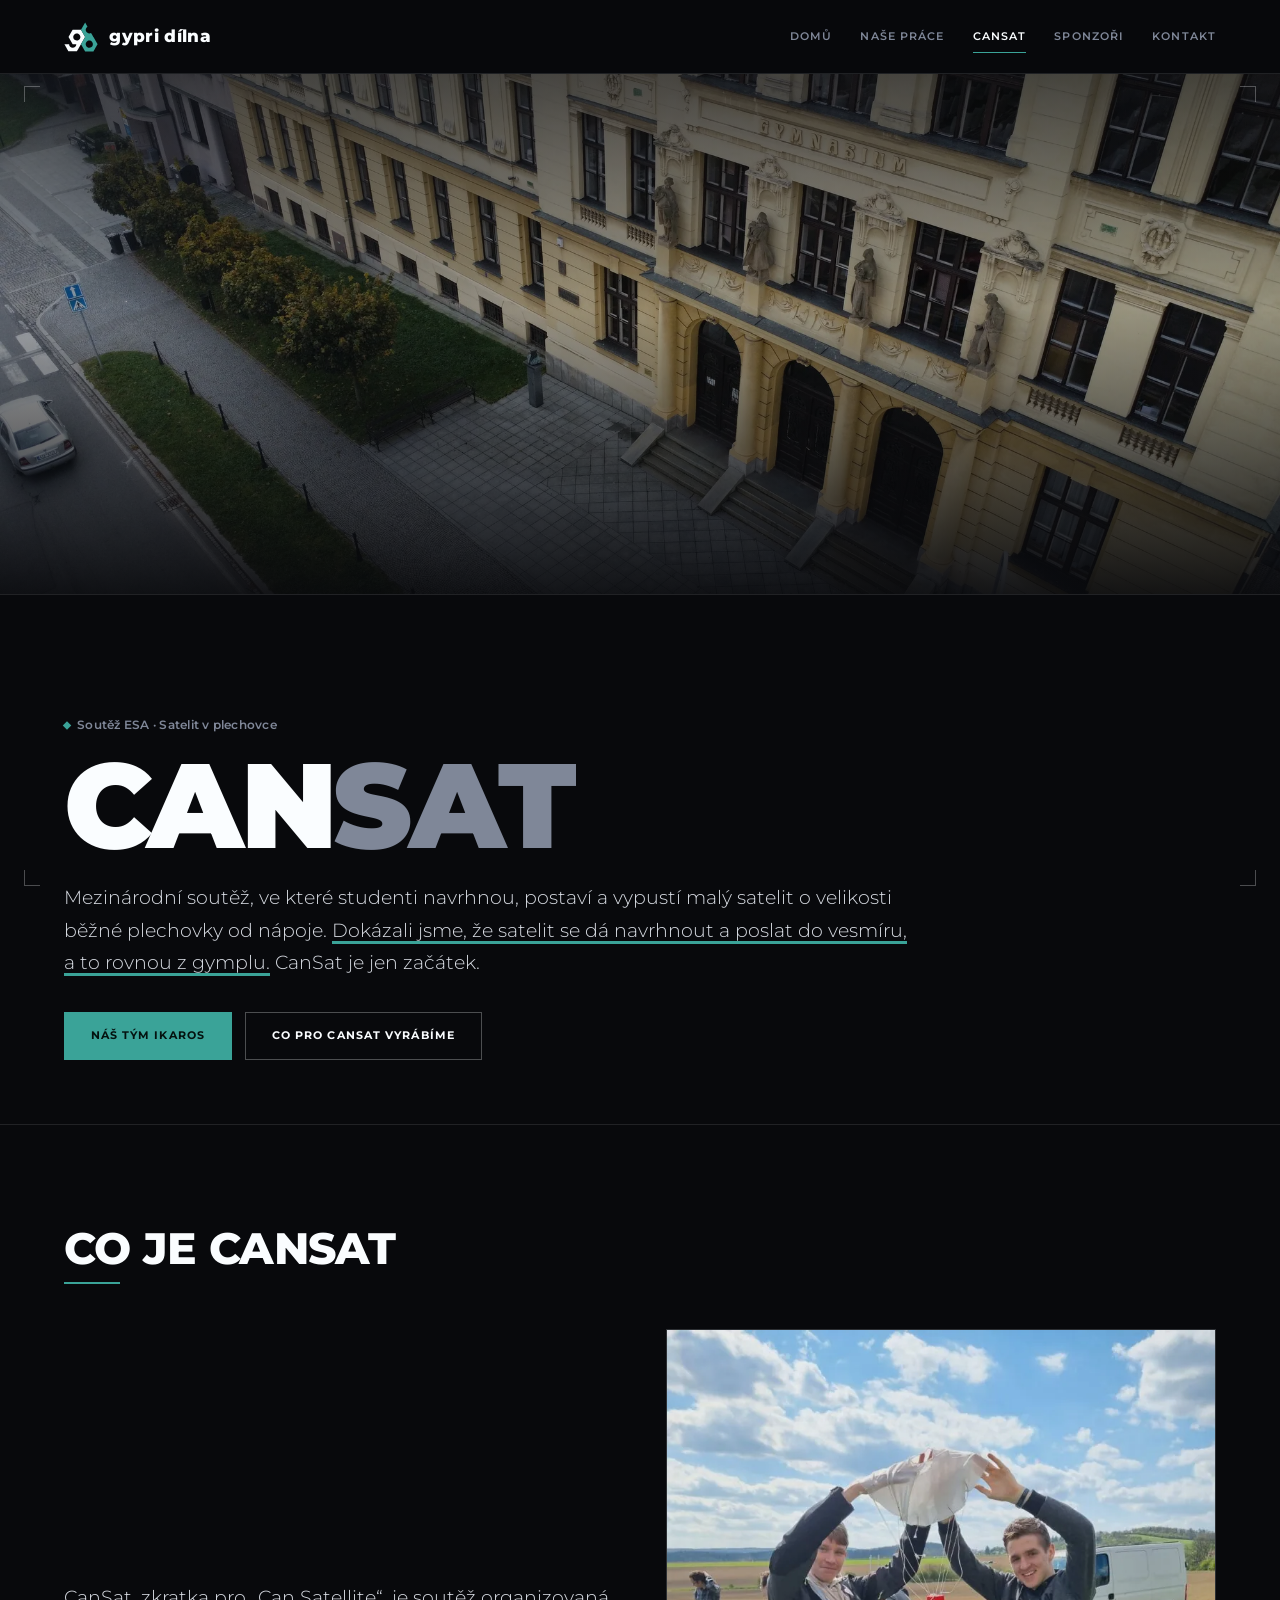
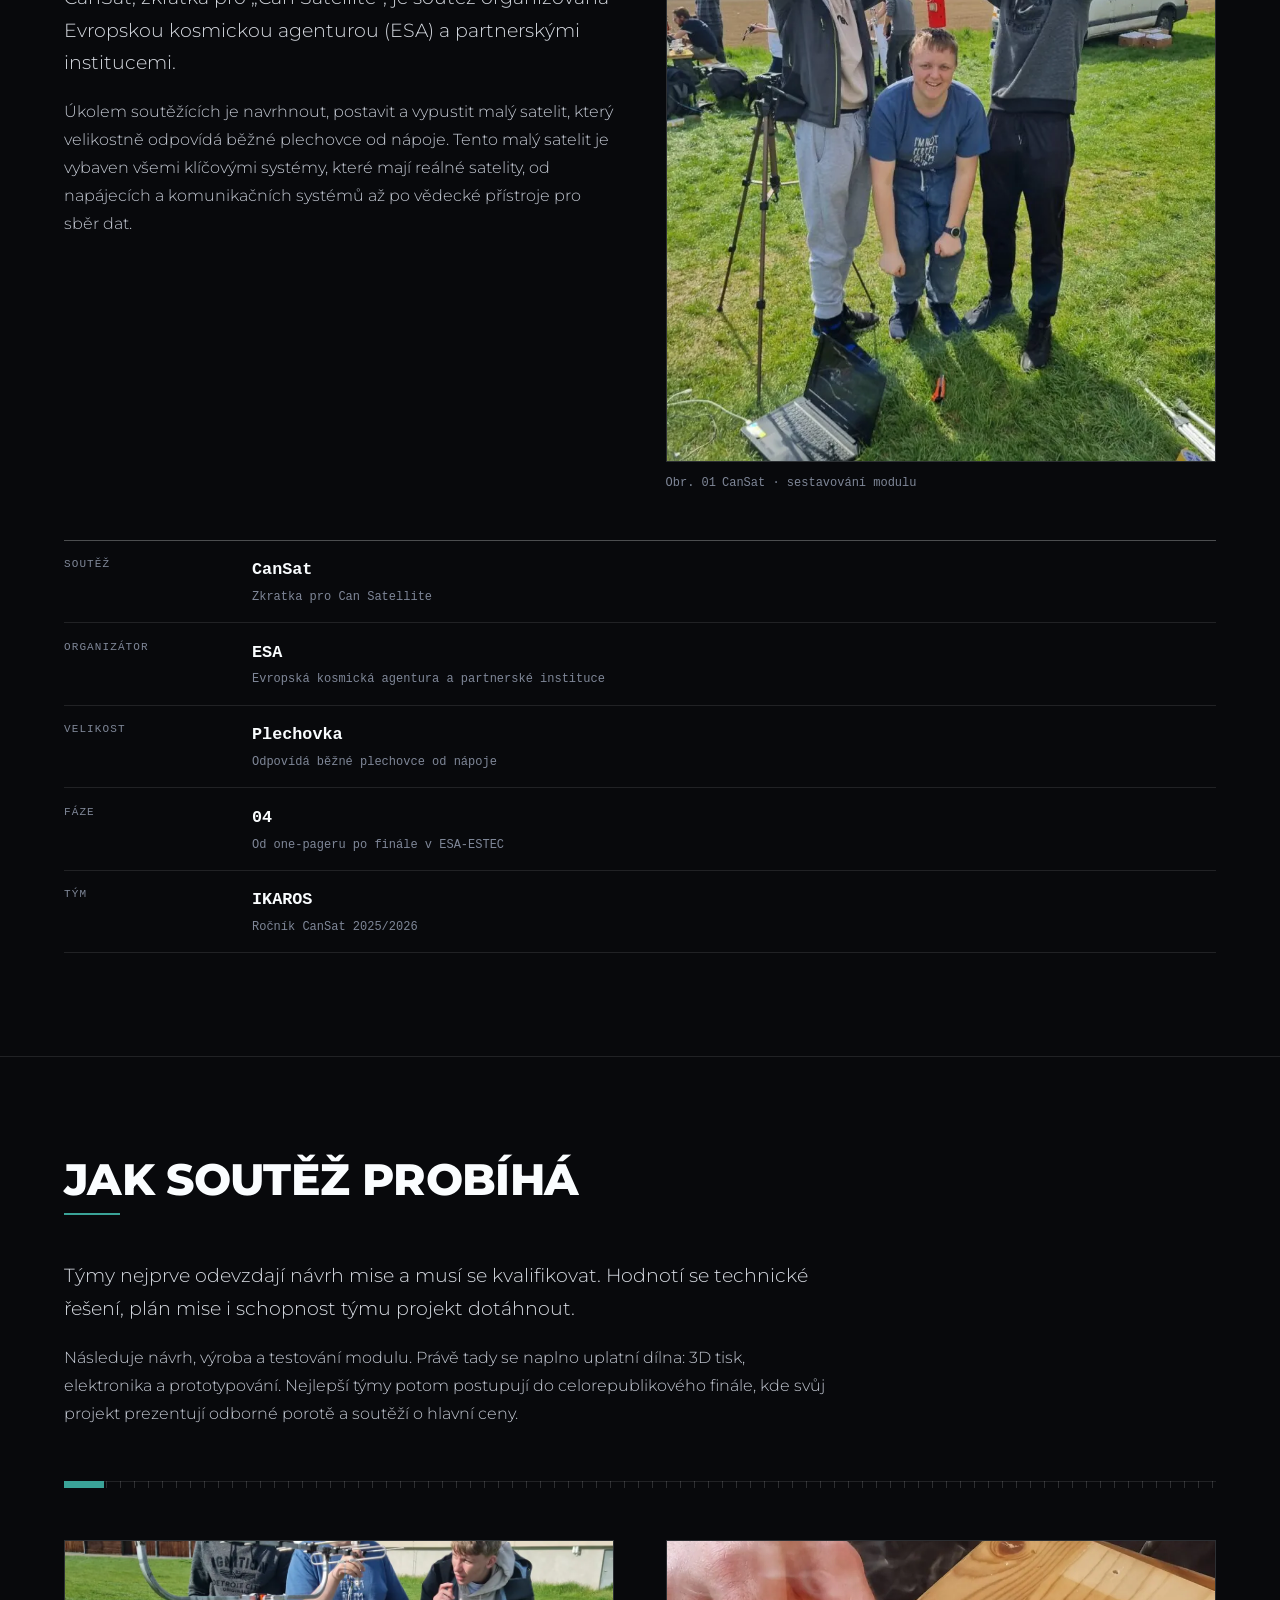
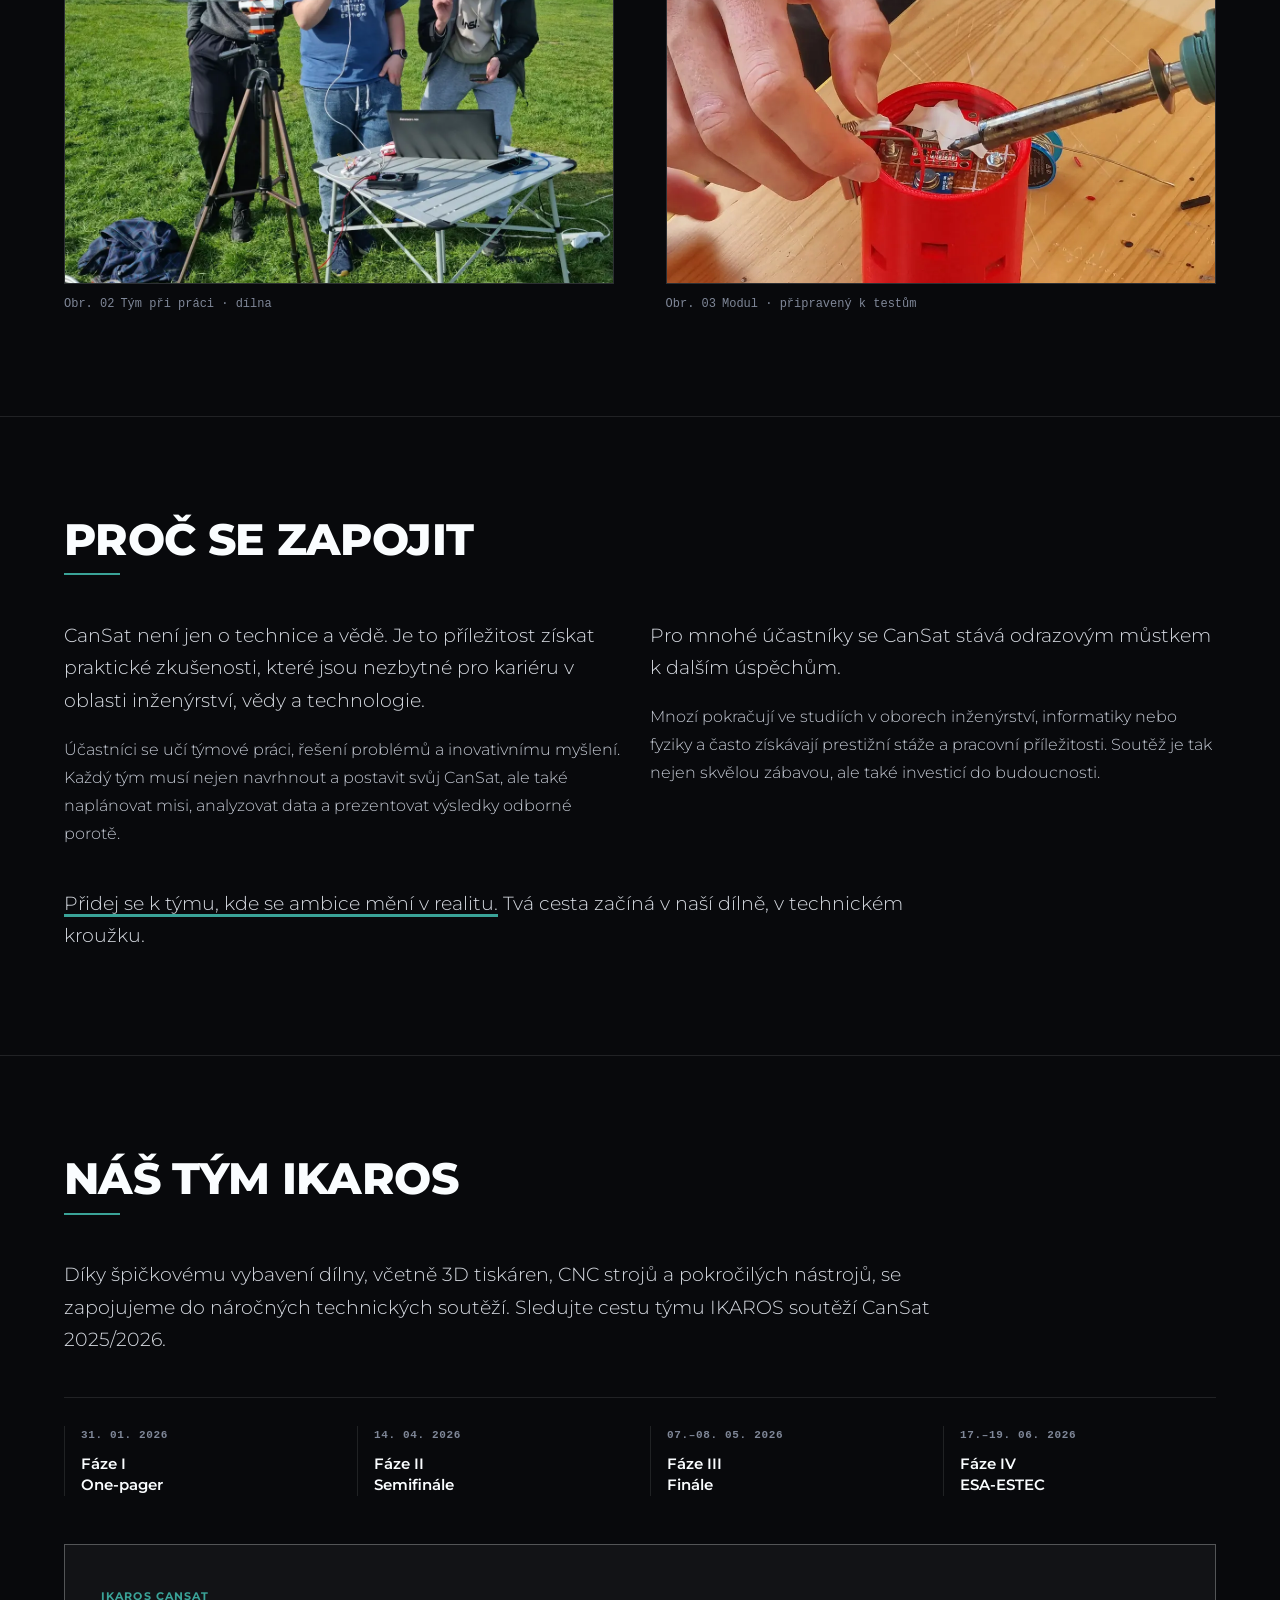
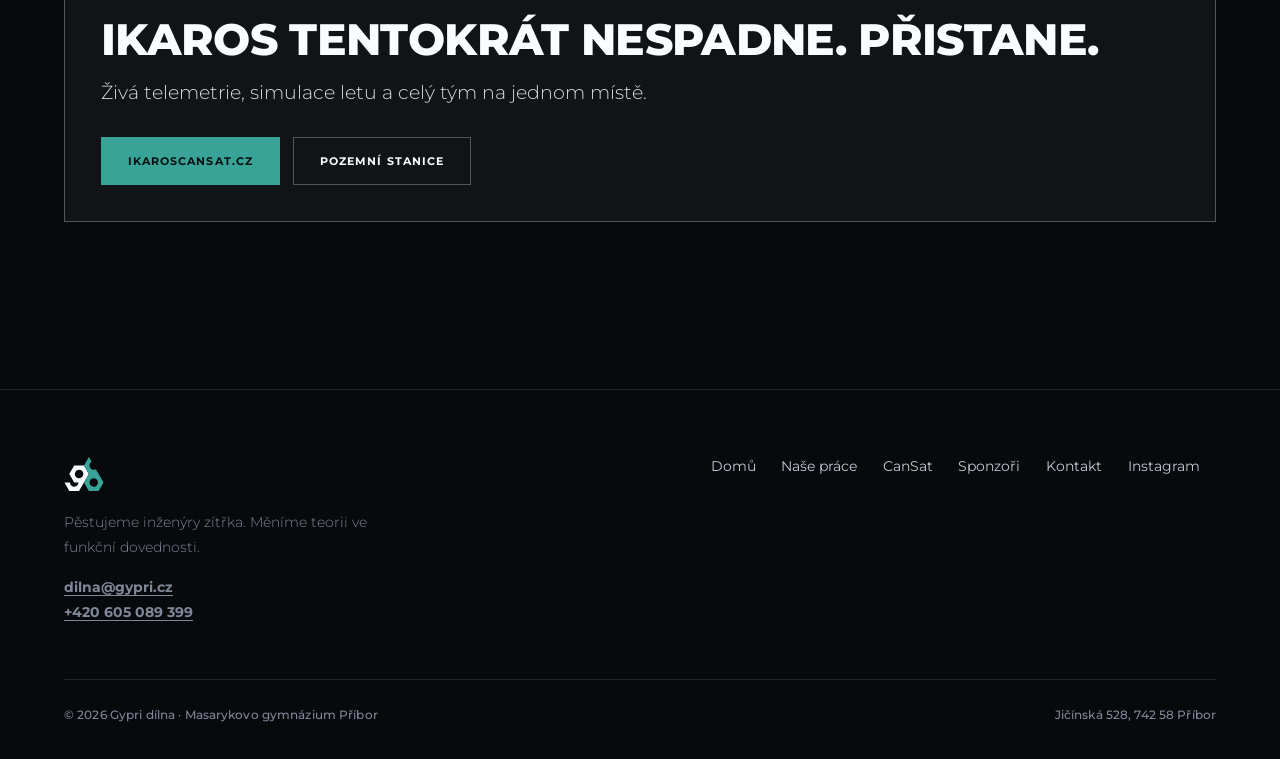
==== cansat.html @ 210c79f1 "Build the site as a datasheet: mono for measurements, numbered figures The owner asked for the site " ====
<!DOCTYPE html>
<html lang="cs">
<head>
<meta charset="UTF-8">
<meta name="viewport" content="width=device-width, initial-scale=1.0">
<title>CanSat | Gypri Dílna</title>
<meta name="description" content="CanSat: mezinárodní soutěž ESA, ve které studenti staví satelit velikosti plechovky. Naše dílna je zázemím týmu IKAROS.">
<meta property="og:title" content="CanSat | Gypri Dílna">
<meta property="og:description" content="Satelit v plechovce. Naše dílna je zázemím týmu IKAROS.">
<meta property="og:type" content="website">
<meta property="og:locale" content="cs_CZ">
<link rel="icon" type="image/svg+xml" href="assets/favicon.svg">
<link rel="stylesheet" href="styles.css">
<script>document.documentElement.classList.add('js');</script>
</head>
<body>

<div class="hud-frame" aria-hidden="true">
  <span class="hud-tick tl"></span><span class="hud-tick tr"></span>
  <span class="hud-tick bl"></span><span class="hud-tick br"></span>
</div>

<header class="topbar">
  <a class="brand" href="index.html">
    <img class="brand-mark" src="assets/logo-svetle.svg" alt="" width="34" height="34">
    <span class="brand-word">gypri dílna</span>
  </a>
  <nav class="nav" id="nav" aria-label="Hlavní navigace">
    <a href="index.html">Domů</a>
    <a href="nase-prace.html">Naše práce</a>
    <a href="cansat.html" aria-current="page">CanSat</a>
    <a href="sponzori.html">Sponzoři</a>
    <a href="kontakt.html">Kontakt</a>
  </nav>
  <button class="nav-toggle" id="navToggle" aria-expanded="false" aria-controls="nav" aria-label="Otevřít menu"><span></span></button>
</header>

<main>

  <div class="hero-photo">
    <img src="photo/hero-skola.webp" alt="Masarykovo gymnázium v Příboře z ptačí perspektivy" width="2000" height="1500">
  </div>

  <section class="page-hero">
    <div class="wrap">
      <span class="eyebrow">Soutěž ESA &middot; Satelit v plechovce</span>
      <h1 class="page-title">Can<em>Sat</em></h1>
      <p class="lead">
        Mezinárodní soutěž, ve které studenti navrhnou, postaví a vypustí malý satelit
        o velikosti běžné plechovky od nápoje. <span class="mark">Dokázali jsme, že satelit
        se dá navrhnout a poslat do vesmíru, a to rovnou z gymplu.</span> CanSat je jen začátek.
      </p>
      <div class="btn-row">
        <a class="btn btn--primary" href="https://ikaroscansat.cz/" target="_blank" rel="noopener">Náš tým IKAROS</a>
        <a class="btn" href="nase-prace.html">Co pro CanSat vyrábíme</a>
      </div>
    </div>
  </section>

  <section class="section">
    <div class="wrap">
      <div class="section-head">
        <h2>Co je CanSat</h2>
      </div>
      <div class="split">
        <div class="reveal">
          <p class="lead">
            CanSat, zkratka pro &bdquo;Can Satellite&ldquo;, je soutěž organizovaná
            Evropskou kosmickou agenturou (ESA) a partnerskými institucemi.
          </p>
          <p>
            Úkolem soutěžících je navrhnout, postavit a vypustit malý satelit, který velikostně
            odpovídá běžné plechovce od nápoje. Tento malý satelit je vybaven všemi klíčovými
            systémy, které mají reálné satelity, od napájecích a komunikačních systémů
            až po vědecké přístroje pro sběr dat.
          </p>
        </div>
        <figure style="margin:0" class="reveal">
          <div class="media media--tall">
            <img src="photo/cansat-03.webp" alt="Sestavování CanSatu" loading="lazy" decoding="async">
          </div>
          <figcaption class="media-caption"><span class="fig-num">Obr. 01</span> CanSat &middot; sestavování modulu</figcaption>
        </figure>
      </div>

      <dl class="specs reveal" style="margin-top:3rem">
        <div class="specs-row">
          <dt class="specs-label">Soutěž</dt>
          <dd class="specs-val">CanSat</dd>
          <dd class="specs-note">Zkratka pro Can Satellite</dd>
        </div>
        <div class="specs-row">
          <dt class="specs-label">Organizátor</dt>
          <dd class="specs-val">ESA</dd>
          <dd class="specs-note">Evropská kosmická agentura a partnerské instituce</dd>
        </div>
        <div class="specs-row">
          <dt class="specs-label">Velikost</dt>
          <dd class="specs-val">Plechovka</dd>
          <dd class="specs-note">Odpovídá běžné plechovce od nápoje</dd>
        </div>
        <div class="specs-row">
          <dt class="specs-label">Fáze</dt>
          <dd class="specs-val">04</dd>
          <dd class="specs-note">Od one-pageru po finále v ESA-ESTEC</dd>
        </div>
        <div class="specs-row">
          <dt class="specs-label">Tým</dt>
          <dd class="specs-val">IKAROS</dd>
          <dd class="specs-note">Ročník CanSat 2025/2026</dd>
        </div>
      </dl>
    </div>
  </section>

  <section class="section">
    <div class="wrap">
      <div class="section-head">
        <h2>Jak soutěž probíhá</h2>
      </div>
      <div style="max-width:70ch">
        <p class="lead">
          Týmy nejprve odevzdají návrh mise a musí se kvalifikovat. Hodnotí se technické řešení,
          plán mise i schopnost týmu projekt dotáhnout.
        </p>
        <p>
          Následuje návrh, výroba a testování modulu. Právě tady se naplno uplatní dílna:
          3D tisk, elektronika a prototypování. Nejlepší týmy potom postupují do
          celorepublikového finále, kde svůj projekt prezentují odborné porotě a soutěží
          o hlavní ceny.
        </p>
      </div>

      <div class="rule-ticks" aria-hidden="true"></div>

      <div class="split">
        <figure style="margin:0" class="reveal">
          <div class="media">
            <img src="photo/cansat-02.webp" alt="Tým při práci na CanSatu" loading="lazy" decoding="async">
          </div>
          <figcaption class="media-caption"><span class="fig-num">Obr. 02</span> Tým při práci &middot; dílna</figcaption>
        </figure>
        <figure style="margin:0" class="reveal offset-top">
          <div class="media">
            <img src="photo/cansat-01.webp" alt="CanSat modul" loading="lazy" decoding="async">
          </div>
          <figcaption class="media-caption"><span class="fig-num">Obr. 03</span> Modul &middot; připravený k testům</figcaption>
        </figure>
      </div>
    </div>
  </section>

  <section class="section">
    <div class="wrap">
      <div class="section-head">
        <h2>Proč se zapojit</h2>
      </div>
      <div class="grid grid--2">
        <div class="reveal">
          <p class="lead">
            CanSat není jen o technice a vědě. Je to příležitost získat praktické zkušenosti,
            které jsou nezbytné pro kariéru v oblasti inženýrství, vědy a technologie.
          </p>
          <p>
            Účastníci se učí týmové práci, řešení problémů a inovativnímu myšlení. Každý tým musí
            nejen navrhnout a postavit svůj CanSat, ale také naplánovat misi, analyzovat data
            a prezentovat výsledky odborné porotě.
          </p>
        </div>
        <div class="reveal">
          <p class="lead">
            Pro mnohé účastníky se CanSat stává odrazovým můstkem k dalším úspěchům.
          </p>
          <p>
            Mnozí pokračují ve studiích v oborech inženýrství, informatiky nebo fyziky a často
            získávají prestižní stáže a pracovní příležitosti. Soutěž je tak nejen skvělou
            zábavou, ale také investicí do budoucnosti.
          </p>
        </div>
      </div>
      <p class="lead reveal" style="margin-top:2.5rem">
        <span class="mark">Přidej se k týmu, kde se ambice mění v realitu.</span> Tvá cesta
        začíná v naší dílně, v technickém kroužku.
      </p>
    </div>
  </section>

  <section class="section">
    <div class="wrap">
      <div class="section-head">
        <h2>Náš tým IKAROS</h2>
      </div>
      <p class="lead" style="margin-bottom:2.5rem;max-width:70ch">
        Díky špičkovému vybavení dílny, včetně 3D tiskáren, CNC strojů a pokročilých nástrojů,
        se zapojujeme do náročných technických soutěží. Sledujte cestu týmu IKAROS soutěží
        CanSat 2025/2026.
      </p>
      <div class="timeline">
        <div class="timeline-item reveal">
          <div class="timeline-date">31. 01. 2026</div>
          <div class="timeline-event">Fáze I<br>One-pager</div>
        </div>
        <div class="timeline-item reveal">
          <div class="timeline-date">14. 04. 2026</div>
          <div class="timeline-event">Fáze II<br>Semifinále</div>
        </div>
        <div class="timeline-item reveal">
          <div class="timeline-date">07.&ndash;08. 05. 2026</div>
          <div class="timeline-event">Fáze III<br>Finále</div>
        </div>
        <div class="timeline-item reveal">
          <div class="timeline-date">17.&ndash;19. 06. 2026</div>
          <div class="timeline-event">Fáze IV<br>ESA-ESTEC</div>
        </div>
      </div>

      <div class="callout reveal" style="margin-top:3rem">
        <span class="label-accent">Ikaros CanSat</span>
        <h2 style="margin-bottom:1rem">Ikaros tentokrát nespadne. Přistane.</h2>
        <p class="lead" style="margin-bottom:1.75rem">
          Živá telemetrie, simulace letu a celý tým na jednom místě.
        </p>
        <div class="btn-row">
          <a class="btn btn--primary" href="https://ikaroscansat.cz/" target="_blank" rel="noopener">ikaroscansat.cz</a>
          <a class="btn" href="https://gs.ikaroscansat.cz/" target="_blank" rel="noopener">Pozemní stanice</a>
        </div>
      </div>
    </div>
  </section>

</main>

<footer class="footer">
  <div class="wrap">
    <div class="footer-main">
      <div class="footer-brand">
        <img src="assets/logo-svetle.svg" alt="Gypri dílna" width="40" height="40">
        <p>Pěstujeme inženýry zítřka. Měníme teorii ve funkční dovednosti.</p>
        <p>
          <a href="mailto:dilna@gypri.cz"><strong>dilna@gypri.cz</strong></a><br>
          <a href="tel:+420605089399"><strong>+420 605 089 399</strong></a>
        </p>
      </div>
      <nav class="footer-nav" aria-label="Odkazy v zápatí">
        <a href="index.html">Domů</a>
        <a href="nase-prace.html">Naše práce</a>
        <a href="cansat.html">CanSat</a>
        <a href="sponzori.html">Sponzoři</a>
        <a href="kontakt.html">Kontakt</a>
        <a href="https://instagram.com/gymnaziumpribor" target="_blank" rel="noopener">Instagram</a>
      </nav>
    </div>
    <div class="footer-bottom">
      <span class="hud-label">&copy; 2026 Gypri dílna &middot; Masarykovo gymnázium Příbor</span>
      <span class="hud-label">Jičínská 528, 742 58 Příbor</span>
    </div>
  </div>
</footer>

<script src="main.js"></script>
</body>
</html>
---- styles.css ----
@import url('https://fonts.googleapis.com/css2?family=Montserrat:wght@300;400;500;600;700;800;900&display=swap');

/* ==========================================================================
   GYPRI DÍLNA design system
   Direction and dials: see DESIGN.md
   Palette per "Návod Brand 2025":
     Graphite Core #2f353e · Circuit Mint #3aa398 · Cloud Paper #fafdff
   Circuit Mint is the only accent. It carries the primary action, the current
   page marker, focus, text selection, and the identity motif (the tick, the
   rule under a section heading, the underline, the ruler mark).

   The lane is instrumentation: the page is a datasheet for a workshop, so
   measured values are set in a monospace face and photographs are numbered
   figures. Montserrat stays the brand voice and is never replaced.
   ========================================================================== */

:root {
  /* brand. The guidelines name exactly three colours: Graphite Core,
     Circuit Mint and Cloud Paper. Mint is the single accent. */
  --mint: #3aa398;
  --mint-bright: #5cc9bd;
  --paper: #fafdff;

  /* surfaces (--surface is Graphite Core darkened for media wells) */
  --bg: #08090c;
  --surface: #14171c;

  /* text */
  --text: #fafdff;
  --body: #c3c8d2;
  --muted: #7f8798;

  /* lines */
  --border: rgba(250, 253, 255, 0.1);
  --border-strong: rgba(250, 253, 255, 0.28);

  /* Instrumentation face, for measured values and figure labels only.
     A system stack: no download, no licence, nothing to break offline. */
  --mono: ui-monospace, SFMono-Regular, 'SF Mono', Menlo, Consolas,
    'Liberation Mono', monospace;

  /* metrics */
  --bar-h: 74px;
  --gutter: clamp(1.25rem, 5vw, 4.5rem);
  --maxw: 1360px;

  /* Square corners. A machined panel has no radius, and a rounded one reads as
     software chrome. This is a deliberate zero, not a default. */
  --radius: 0;

  --ease: cubic-bezier(0.2, 0.7, 0.3, 1);
}

/* --------------------------------------------------------- reset & base -- */

*,
*::before,
*::after {
  box-sizing: border-box;
}

html {
  scroll-behavior: smooth;
  -webkit-text-size-adjust: 100%;
}

body {
  margin: 0;
  background: var(--bg);
  color: var(--text);
  font-family: Montserrat, system-ui, -apple-system, 'Segoe UI', sans-serif;
  font-size: 16px;
  font-weight: 400;
  line-height: 1.75;
  -webkit-font-smoothing: antialiased;
  overflow-x: hidden;
}

img,
svg {
  display: block;
  max-width: 100%;
}

a {
  color: inherit;
  text-decoration: none;
}

/* An inline link inside body copy must be distinguishable without relying on colour. */
p a,
.tech-desc a,
.listlink-desc a {
  text-decoration: underline;
  text-decoration-thickness: 1px;
  text-underline-offset: 0.18em;
  text-decoration-color: var(--muted);
}

p a:hover,
.tech-desc a:hover,
.listlink-desc a:hover {
  text-decoration-color: currentColor;
}

:focus-visible {
  outline: 2px solid var(--mint);
  outline-offset: 3px;
}

::selection {
  background: var(--mint);
  color: var(--bg);
}

/* ------------------------------------------------------------ typography -- */

h1,
h2,
h3,
h4 {
  font-weight: 800;
  text-transform: uppercase;
  line-height: 0.96;
  letter-spacing: -0.015em;
  margin: 0;
}

h1 { font-weight: 900; }
h2 { font-size: clamp(1.6rem, 3.4vw, 2.75rem); }
h3 { font-size: clamp(1.05rem, 1.9vw, 1.4rem); letter-spacing: 0.005em; }

p {
  margin: 0 0 1.15rem;
  color: var(--body);
  font-weight: 300;
}

p:last-child { margin-bottom: 0; }

.lead {
  font-size: clamp(1rem, 1.45vw, 1.2rem);
  color: #d6dae1;
  max-width: 66ch;
}

/* Small muted meta line. Not uppercased: at 48 characters it is prose, and
   uppercase costs legibility on anything longer than a label. */
.hud-label {
  font-size: 0.75rem;
  font-weight: 500;
  letter-spacing: 0.01em;
  line-height: 1.9;
  color: var(--muted);
}

/* ---------------------------------------------------------- HUD chrome --
   Corner ticks only. The previous version also drew two full-height rules down
   the page, which read as decorative grid lines rather than structure. */

.hud-frame {
  position: fixed;
  inset: 0;
  z-index: 40;
  pointer-events: none;
}

.hud-tick {
  position: absolute;
  width: 16px;
  height: 16px;
  border: 0 solid var(--border-strong);
}

.hud-tick.tl { top: calc(var(--bar-h) + 12px); left: calc(var(--gutter) / 2 - 8px); border-top-width: 1px; border-left-width: 1px; }
.hud-tick.tr { top: calc(var(--bar-h) + 12px); right: calc(var(--gutter) / 2 - 8px); border-top-width: 1px; border-right-width: 1px; }
.hud-tick.bl { bottom: 14px; left: calc(var(--gutter) / 2 - 8px); border-bottom-width: 1px; border-left-width: 1px; }
.hud-tick.br { bottom: 14px; right: calc(var(--gutter) / 2 - 8px); border-bottom-width: 1px; border-right-width: 1px; }

/* --------------------------------------------------------------- topbar -- */

.topbar {
  position: fixed;
  top: 0;
  left: 0;
  right: 0;
  z-index: 50;
  height: var(--bar-h);
  display: flex;
  align-items: center;
  justify-content: space-between;
  gap: 1.5rem;
  padding: 0 var(--gutter);
  border-bottom: 1px solid var(--border);
  background: rgba(8, 9, 12, 0.86);
  backdrop-filter: blur(12px);
  -webkit-backdrop-filter: blur(12px);
}

.brand {
  display: flex;
  align-items: center;
  gap: 0.7rem;
  flex-shrink: 0;
}

.brand-mark {
  width: 34px;
  height: 34px;
  transition: transform 0.5s var(--ease);
}

.brand:hover .brand-mark { transform: rotate(-90deg); }

.brand-word {
  font-weight: 800;
  font-size: 1.05rem;
  letter-spacing: 0.02em;
  text-transform: lowercase;
  line-height: 1;
}

.nav {
  display: flex;
  align-items: center;
  gap: clamp(1rem, 2.2vw, 2.1rem);
}

.nav a {
  position: relative;
  font-size: 0.6875rem;
  font-weight: 600;
  letter-spacing: 0.1em;
  text-transform: uppercase;
  color: var(--muted);
  padding: 0.4rem 0;
  transition: color 0.25s var(--ease);
}

.nav a:hover { color: var(--text); }

.nav a[aria-current='page'] { color: var(--text); }

.nav a[aria-current='page']::after {
  content: '';
  position: absolute;
  left: 0;
  right: 0;
  bottom: 0;
  height: 1px;
  background: var(--mint);
}

.nav-toggle {
  display: none;
  width: 44px;
  height: 44px;
  border: 1px solid var(--border);
  border-radius: var(--radius);
  background: transparent;
  cursor: pointer;
  position: relative;
}

.nav-toggle span,
.nav-toggle span::before,
.nav-toggle span::after {
  position: absolute;
  left: 50%;
  width: 16px;
  height: 1px;
  background: var(--text);
  transform: translateX(-50%);
  transition: transform 0.25s var(--ease), opacity 0.25s var(--ease);
}

.nav-toggle span { top: 50%; margin-top: -0.5px; }
.nav-toggle span::before { content: ''; top: -5px; }
.nav-toggle span::after { content: ''; top: 5px; }

.nav-toggle[aria-expanded='true'] span { background: transparent; }
.nav-toggle[aria-expanded='true'] span::before { transform: translateY(5px) rotate(45deg); }
.nav-toggle[aria-expanded='true'] span::after { transform: translateY(-5px) rotate(-45deg); }

/* --------------------------------------------------------------- layout -- */

main {
  position: relative;
  padding-top: var(--bar-h);
}

.wrap {
  width: 100%;
  max-width: var(--maxw);
  margin: 0 auto;
  padding: 0 var(--gutter);
}

.section {
  padding: clamp(3.5rem, 8vw, 7rem) 0;
  border-top: 1px solid var(--border);
}

.section-head {
  margin-bottom: clamp(1.75rem, 3.5vw, 3rem);
}

/* ------------------------------------------------------------ page hero -- */

.page-hero {
  padding: clamp(3.5rem, 9vw, 7.5rem) 0 clamp(2.5rem, 5vw, 4rem);
}

.eyebrow {
  display: inline-block;
  font-size: 0.75rem;
  font-weight: 600;
  letter-spacing: 0.02em;
  color: var(--muted);
  margin-bottom: 1.1rem;
}

.page-title {
  font-size: clamp(2.6rem, 9.5vw, 7.5rem);
  line-height: 0.88;
  letter-spacing: -0.03em;
  margin-bottom: 1.5rem;
}

.page-title em {
  font-style: normal;
  color: var(--muted);
}

.page-hero .lead { margin-bottom: 2rem; }

/* -------------------------------------------------------------- buttons -- */

.btn {
  display: inline-flex;
  align-items: center;
  justify-content: center;
  gap: 0.6rem;
  padding: 0.85rem 1.6rem;
  border: 1px solid var(--border-strong);
  border-radius: var(--radius);
  background: transparent;
  color: var(--text);
  font-family: inherit;
  font-size: 0.6875rem;
  font-weight: 700;
  letter-spacing: 0.1em;
  text-transform: uppercase;
  cursor: pointer;
  transition: background 0.25s var(--ease), color 0.25s var(--ease), border-color 0.25s var(--ease);
}

.btn:hover { border-color: var(--text); }

.btn--primary {
  background: var(--mint);
  border-color: var(--mint);
  color: #04120f;
}

.btn--primary:hover {
  background: var(--mint-bright);
  border-color: var(--mint-bright);
  color: #04120f;
}

.btn-row {
  display: flex;
  flex-wrap: wrap;
  gap: 0.85rem;
}

/* --------------------------------------------------------------- grids -- */

.grid {
  display: grid;
  gap: 1.25rem;
}

.grid--2 { grid-template-columns: repeat(2, 1fr); }

.split {
  display: grid;
  grid-template-columns: 1fr 1fr;
  gap: clamp(1.5rem, 4vw, 3.5rem);
  align-items: center;
}

.split--wide-left { grid-template-columns: 1.15fr 0.85fr; }

/* ------------------------------------------- asymmetric feature block --
   The lead item carries the icon and full width; supporting items are compact
   rows. The variation shows which capability is the workshop's headline. */

.feature-split {
  display: grid;
  grid-template-columns: 1fr 1fr;
  gap: clamp(1.5rem, 4vw, 3.5rem);
  align-items: start;
}

/* The lead item is distinguished by scale and weight, not by an accent stripe. */
.feature-lead {
  border-top: 2px solid var(--border-strong);
  padding-top: 1.5rem;
}

.feature-lead img {
  width: 54px;
  height: 54px;
  object-fit: contain;
  margin-bottom: 1.25rem;
}

.feature-lead h3 { margin-bottom: 0.7rem; }
.feature-lead p { font-size: 1rem; }

.feature-rest {
  display: flex;
  flex-direction: column;
  gap: 1.75rem;
}

/* Supporting items under the lead feature: a heading and a short paragraph,
   separated by hairlines. This was a two-column grid back when each item carried
   a pictogram beside its text; the pictograms were removed in favour of real
   photographs, so the icon column is gone too. Leaving it would squeeze the copy
   into 34px. */

.feature-item {
  border-top: 1px solid var(--border);
  padding-top: 1.5rem;
}

.feature-item h3 {
  font-size: 1rem;
  margin-bottom: 0.5rem;
}

.feature-item p {
  font-size: 0.92rem;
  margin: 0;
}

/* ---------------------------------------------------------- link list --
   For parallel items that do not need boxes. */

.listlinks {
  list-style: none;
  margin: 0;
  padding: 0;
  border-top: 1px solid var(--border);
}

.listlink {
  display: block;
  border-bottom: 1px solid var(--border);
  padding: 1.3rem 0;
  transition: border-color 0.25s var(--ease);
}

.listlink:hover { border-color: var(--border-strong); }

.listlink-title {
  display: block;
  font-size: 1.05rem;
  font-weight: 700;
  margin-bottom: 0.35rem;
}

.listlink-desc {
  display: block;
  font-size: 0.92rem;
  font-weight: 300;
  color: var(--muted);
}

.listlink:hover .listlink-desc { color: var(--body); }

/* ------------------------------------------------ data blocks / stats -- */

.data {
  border-top: 1px solid var(--border);
  padding: 1.15rem 0;
}

.data-label {
  font-family: var(--mono);
  font-size: 0.6875rem;
  font-weight: 600;
  letter-spacing: 0.1em;
  text-transform: uppercase;
  color: var(--muted);
  margin-bottom: 0.4rem;
}

.data-val {
  font-family: var(--mono);
  font-size: clamp(1.5rem, 3vw, 2.25rem);
  font-weight: 600;
  line-height: 1;
  letter-spacing: -0.02em;
  font-variant-numeric: tabular-nums;
}

.data-val small {
  display: block;
  font-family: Montserrat, system-ui, -apple-system, 'Segoe UI', sans-serif;
  font-size: 0.82rem;
  font-weight: 400;
  letter-spacing: 0;
  text-transform: none;
  color: var(--muted);
  margin-top: 0.55rem;
  line-height: 1.5;
}

/* ---------------------------------------------------------- spec sheet --
   A datasheet: quantity on the left, measured value and its note stacked on the
   right, hairline separated, set in the instrumentation face. This is how the
   reference brands make technical information read as documentation instead of
   as marketing, and it is the right shape for facts that are genuinely countable.

   The value gets its own full-width line rather than a fixed narrow column: a
   column sized for the shortest value collides with the note as soon as one
   value runs long, and these are Czech words, which run long. */

.specs {
  font-family: var(--mono);
  border-top: 1px solid var(--border-strong);
  margin: 0;
}

.specs dt,
.specs dd { margin: 0; }

.specs-row {
  display: grid;
  grid-template-columns: minmax(6rem, 10rem) 1fr;
  gap: 0.15rem 1.75rem;
  padding: 0.9rem 0;
  border-bottom: 1px solid var(--border);
}

.specs-label {
  grid-column: 1;
  grid-row: 1 / span 2;
  font-size: 0.6875rem;
  letter-spacing: 0.1em;
  text-transform: uppercase;
  color: var(--muted);
}

.specs-val {
  grid-column: 2;
  grid-row: 1;
  font-size: 1.05rem;
  font-weight: 600;
  color: var(--text);
  font-variant-numeric: tabular-nums;
}

.specs-note {
  grid-column: 2;
  grid-row: 2;
  font-size: 0.75rem;
  color: var(--muted);
}

/* --------------------------------------------------------- tech items -- */

.tech {
  border-left: 1px solid var(--border-strong);
  padding: 0.15rem 0 0.15rem 1.15rem;
  margin-bottom: 1.5rem;
}

.tech:last-child { margin-bottom: 0; }

.tech-title {
  font-family: var(--mono);
  font-size: 0.72rem;
  font-weight: 700;
  letter-spacing: 0.08em;
  text-transform: uppercase;
  color: var(--text);
  margin-bottom: 0.45rem;
}

.tech-desc {
  font-size: 0.92rem;
  font-weight: 300;
  color: var(--body);
  margin: 0;
}

/* -------------------------------------------------------------- media --
   Photographs sit square. An earlier pass tilted them a degree off axis to look
   like snapshots pinned to a wall, which read as scrapbook rather than as
   instrumentation. Both reference brands are strictly aligned, so the frame is
   straight and the image never zooms: the only movement is the hairline
   answering the cursor. */

.media {
  position: relative;
  overflow: hidden;
  border: 1px solid var(--border);
  border-radius: var(--radius);
  background: var(--surface);
  aspect-ratio: 16 / 10;
  transition: border-color 0.35s var(--ease);
}

.media:hover { border-color: var(--border-strong); }

.media img {
  width: 100%;
  height: 100%;
  object-fit: cover;
}

.media--tall { aspect-ratio: 3 / 4; }

/* A numbered plate label, set in the instrumentation face the way a datasheet
   marks its figures. Hovering the frame brings the number up in mint: the one
   piece of play left in the photography, and it speaks the technical language. */
.media-caption {
  display: flex;
  gap: 0.5em;
  margin-top: 0.7rem;
  font-family: var(--mono);
  font-size: 0.75rem;
  line-height: 1.5;
  color: var(--muted);
}

.fig-num {
  color: var(--muted);
  transition: color 0.35s var(--ease);
  white-space: nowrap;
}

figure:hover .fig-num { color: var(--mint); }

/* ----------------------------------------------------------- sponsors -- */

.sponsor-grid {
  display: grid;
  grid-template-columns: repeat(auto-fill, minmax(190px, 1fr));
  gap: 1rem;
}

/* Cloud Paper background is required: most sponsor logos are dark artwork. */
.sponsor {
  display: flex;
  align-items: center;
  justify-content: center;
  aspect-ratio: 3 / 2;
  padding: 1.5rem;
  background: var(--paper);
  border-radius: var(--radius);
  border: 1px solid var(--border);
  filter: grayscale(1);
  opacity: 0.78;
  transition: filter 0.35s var(--ease), opacity 0.35s var(--ease);
}

.sponsor img {
  max-width: 100%;
  max-height: 100%;
  width: auto;
  height: auto;
  object-fit: contain;
}

.sponsor:hover,
.sponsor:focus-visible {
  filter: grayscale(0);
  opacity: 1;
}

/* ----------------------------------------------------------- timeline -- */

.timeline {
  display: grid;
  grid-template-columns: repeat(4, 1fr);
  gap: 1.25rem;
  border-top: 1px solid var(--border);
  padding-top: 1.75rem;
}

.timeline-item {
  border-left: 1px solid var(--border);
  padding-left: 1rem;
}

.timeline-date {
  font-family: var(--mono);
  font-size: 0.6875rem;
  font-weight: 700;
  letter-spacing: 0.06em;
  color: var(--muted);
  margin-bottom: 0.5rem;
  font-variant-numeric: tabular-nums;
}

.timeline-event {
  font-size: 0.95rem;
  font-weight: 600;
  line-height: 1.4;
}

/* ------------------------------------------------------ contact rows -- */

.contact-row {
  display: block;
  border-bottom: 1px solid var(--border);
  padding: clamp(1rem, 2.5vw, 1.75rem) 0;
  transition: border-color 0.25s var(--ease);
}

.contact-row:first-of-type { border-top: 1px solid var(--border); }

/* Not uppercased: these carry real text (an e-mail, a phone number, a phrase),
   and uppercase damages all three. Leading 1.3 rather than 1: measured to stay
   single-line at every breakpoint from 320px up, so this is headroom for a
   longer value later rather than a fix for today. */
.contact-row-mega {
  font-size: clamp(1.4rem, 5vw, 3.75rem);
  font-weight: 900;
  letter-spacing: -0.02em;
  line-height: 1.3;
  transition: color 0.25s var(--ease);
}

.contact-row-mega span {
  display: block;
  font-size: 0.75rem;
  font-weight: 500;
  letter-spacing: 0.01em;
  color: var(--muted);
  margin-top: 0.7rem;
}

.contact-row:hover { border-color: var(--border-strong); }

.contact-row:hover .contact-row-mega {
  text-decoration: underline;
  text-decoration-thickness: 2px;
  text-underline-offset: 0.08em;
}

/* -------------------------------------------------------------- footer --
   Two parts, built from what the site actually links to, rather than the
   four-column template shape. */

.footer {
  border-top: 1px solid var(--border);
  padding: clamp(2.5rem, 5vw, 4rem) 0 2rem;
  margin-top: clamp(2rem, 5vw, 4rem);
}

.footer-main {
  display: grid;
  grid-template-columns: 1.2fr 1fr;
  gap: 2.5rem;
  margin-bottom: 2.5rem;
  align-items: start;
}

.footer-brand img { margin-bottom: 1rem; }

.footer-brand p {
  font-size: 0.9rem;
  color: var(--muted);
  max-width: 38ch;
  margin-bottom: 0.9rem;
}

.footer-nav {
  display: flex;
  flex-wrap: wrap;
  gap: 0.6rem 1.6rem;
}

.footer-nav a {
  font-size: 0.9rem;
  color: var(--body);
  transition: color 0.25s var(--ease);
}

.footer-nav a:hover { color: var(--text); }

.footer-bottom {
  display: flex;
  flex-wrap: wrap;
  justify-content: space-between;
  gap: 0.75rem;
  border-top: 1px solid var(--border);
  padding-top: 1.5rem;
}

/* --------------------------------------------------------- responsive -- */

@media (max-width: 1080px) {
  .timeline { grid-template-columns: repeat(2, 1fr); row-gap: 1.75rem; }
}

@media (max-width: 860px) {
  :root { --bar-h: 66px; }

  .nav-toggle { display: block; }

  .nav {
    position: fixed;
    top: var(--bar-h);
    left: 0;
    right: 0;
    flex-direction: column;
    align-items: flex-start;
    gap: 0;
    padding: 0 var(--gutter);
    background: rgba(8, 9, 12, 0.97);
    border-bottom: 1px solid var(--border);
    max-height: 0;
    overflow: hidden;
    transition: max-height 0.35s var(--ease);
  }

  .nav.is-open { max-height: 70vh; }

  .nav a {
    width: 100%;
    padding: 1.05rem 0;
    border-bottom: 1px solid var(--border);
    font-size: 0.75rem;
  }

  .nav a:last-child { border-bottom: 0; }

  .nav a[aria-current='page']::after { display: none; }
  .nav a[aria-current='page'] { color: var(--mint); }

  .split,
  .split--wide-left,
  .grid--2,
  .feature-split { grid-template-columns: 1fr; }

  .feature-rest { gap: 1.5rem; }

  .timeline { grid-template-columns: 1fr; row-gap: 1.25rem; }
  .footer-main { grid-template-columns: 1fr; gap: 2rem; }

  /* Footer links are touch targets, not inline prose: give them a real tap height. */
  .footer-nav { gap: 0; flex-direction: column; }
  .footer-nav a {
    min-height: 44px;
    display: flex;
    align-items: center;
    border-bottom: 1px solid var(--border);
  }

  .hud-tick { display: none; }
}

@media (max-width: 520px) {
  .btn { width: 100%; }
}

/* ==========================================================================
   THE GESTURES
   The site read as bland and corporate. The real fix was assets (see DESIGN.md),
   and these are the deliberate touches on top. Everything here is drawn with
   Circuit Mint, the single accent the brand guidelines name. Each has a job, and
   everything stops under prefers-reduced-motion.
   ========================================================================== */

/* ------------------------------------------------- eyebrow gets a tick -- */

/* A small mint square before the eyebrow, marking the start of a page's voice. */
.eyebrow::before {
  content: '';
  display: inline-block;
  width: 0.5em;
  height: 0.5em;
  margin-right: 0.6em;
  background: var(--mint);
  transform: translateY(-0.05em) rotate(45deg);
}

/* ------------------------------------------ rule under a section head --
   A short mint rule that draws itself in. Replaces the numbered labels that
   were removed, and gives the eye a deliberate entry point per section. */

.section-head {
  position: relative;
  padding-bottom: 0.9rem;
}

.section-head::after {
  content: '';
  position: absolute;
  left: 0;
  bottom: 0;
  width: 3.5rem;
  height: 2px;
  background: var(--mint);
  transform-origin: left;
}

.js .section-head::after {
  transform: scaleX(0);
  transition: transform 0.6s var(--ease) 0.1s;
}

.js .section-head.is-visible::after { transform: scaleX(1); }

/* --------------------------------------------------------- key phrase --
   A mint underline on a key phrase, like a ruler line under a drawing's title.
   Built from text-decoration, not a coloured bar behind the words, for two
   reasons: a bar behind text lowers the contrast of the glyphs sitting on it,
   and it cannot wrap. An underline draws below the baseline, so it never
   touches text contrast, and it breaks across lines like normal text. */

.mark {
  text-decoration: underline;
  text-decoration-color: var(--mint);
  text-decoration-thickness: 0.14em;
  text-underline-offset: 0.2em;
}

/* ------------------------------------------------------- wordmark spin --
   The logo mark turns a quarter on hover. The one moving part in the chrome. */

.brand-mark { transition: transform 0.7s var(--ease); }
.brand:hover .brand-mark { transform: rotate(90deg); }

/* -------------------------------------------------------- tick divider --
   A measurement rule: a drawn ruler with one mint mark. The ticks are a small
   inline SVG rather than a repeating gradient, because the ruler is the whole
   point (a bench is ruled and measured) and a gradient stripe is the generic
   version of this. It is the site's identity motif. */

.rule-ticks {
  position: relative;
  height: 10px;
  margin: clamp(2rem, 4vw, 3.25rem) 0;
  background-image: url("data:image/svg+xml,%3Csvg xmlns='http://www.w3.org/2000/svg' width='14' height='9'%3E%3Cpath d='M0 2v7' stroke='rgba(250,253,255,0.30)' stroke-width='1'/%3E%3C/svg%3E");
  background-repeat: repeat-x;
  background-position: left 0;
  background-size: 14px 9px;
}

/* the one measured mark, sitting on the hairline */
.rule-ticks::before {
  content: '';
  position: absolute;
  left: 0;
  right: 0;
  top: 2px;
  height: 1px;
  background: var(--border);
}

.rule-ticks::after {
  content: '';
  position: absolute;
  left: 0;
  top: 2px;
  width: 2.5rem;
  height: 7px;
  background: var(--mint);
}

/* --------------------------------------------------------- callout box --
   A raised surface for a single call to action. Deliberately neutral: a surface
   is not an accent moment, so it is a hairline and a faint wash, not a colour. */

.callout {
  border: 1px solid var(--border-strong);
  background: rgba(250, 253, 255, 0.04);
  border-radius: var(--radius);
  padding: clamp(1.4rem, 3vw, 2.25rem);
}

.label-accent {
  display: inline-block;
  font-size: 0.6875rem;
  font-weight: 700;
  letter-spacing: 0.1em;
  text-transform: uppercase;
  color: var(--mint);
  margin-bottom: 0.8rem;
}

/* ---------------------------------------------------------- hero photo --
   A full-bleed band holding the school photograph. The scrim darkens its lower
   edge so the image dissolves into the page instead of ending on a hard line. No
   text sits over the photograph, so the scrim is not carrying readability, and it
   is plain dark rather than tinted: a colour cast over a photograph of a yellow
   building would fight the photograph for no purpose. */

.hero-photo {
  position: relative;
  overflow: hidden;
  border-bottom: 1px solid var(--border);
}

.hero-photo img {
  width: 100%;
  height: clamp(240px, 42vw, 520px);
  object-fit: cover;
  object-position: center 42%;
}

.hero-photo::after {
  content: '';
  position: absolute;
  inset: 0;
  background: linear-gradient(
    180deg,
    rgba(8, 9, 12, 0.72) 0%,
    rgba(8, 9, 12, 0.34) 45%,
    rgba(8, 9, 12, 0.94) 100%
  );
  pointer-events: none;
}

/* --------------------------------------------------------- photo strip -- */

.photo-strip {
  display: grid;
  grid-template-columns: repeat(3, 1fr);
  gap: 0.9rem;
}

.photo-strip .media { aspect-ratio: 4 / 3; }

/* ------------------------------------------------------ offset split --
   Text and image deliberately out of alignment, so a section does not read as a
   symmetric two-column template. */

.offset-top { margin-top: -2.5rem; }

/* --------------------------------------------------------- mint tag --
   A quiet label inside prose. Outlined rather than filled, so it reads as a tag
   and cannot be mistaken for a button. Mint on the page background is 6.52:1. */

.chip {
  display: inline-block;
  padding: 0.15em 0.5em;
  border: 1px solid rgba(58, 163, 152, 0.45);
  background: rgba(58, 163, 152, 0.12);
  color: var(--mint);
  font-weight: 700;
  border-radius: var(--radius);
  line-height: 1.4;
}

/* ------------------------------------------------------------- reveals --
   Opt-in: content is only hidden once JS has confirmed it is running, so a JS
   failure never leaves the page blank. main.js adds .is-visible on scroll. */

.js .reveal {
  opacity: 0;
  transform: translateY(24px);
  transition: opacity 0.7s var(--ease), transform 0.7s var(--ease);
}

.js .reveal.is-visible {
  opacity: 1;
  transform: none;
}

/* --------------------------------------------------------------- motion --
   MOTION 2: reveals, hairline hover, the logo turn. Nothing runs on its own,
   and everything stops under prefers-reduced-motion. */

@media (max-width: 860px) {
  .offset-top { margin-top: 0; }
  .photo-strip { grid-template-columns: 1fr 1fr; }
}

@media (max-width: 560px) {
  /* Stack the row: at this width the label column leaves too little room and
     Czech values wrap mid-phrase. */
  .specs-label {
    grid-column: 1 / -1;
    grid-row: 1;
  }

  .specs-val {
    grid-column: 1 / -1;
    grid-row: 2;
  }

  .specs-note {
    grid-column: 1 / -1;
    grid-row: 3;
    margin-top: 0.2rem;
  }
}

@media (max-width: 520px) {
  .photo-strip { grid-template-columns: 1fr; }
}

@media (prefers-reduced-motion: reduce) {
  html { scroll-behavior: auto; }

  *,
  *::before,
  *::after {
    transition-duration: 0.001ms !important;
  }

  /* Content appears immediately rather than waiting to be scrolled into view.
     Without this a reduced-motion visitor gets a page that looks blank until
     they scroll, and depends on the observer firing at all. */
  .js .reveal {
    opacity: 1;
    transform: none;
  }

  .js .section-head::after { transform: scaleX(1); transition: none; }
}
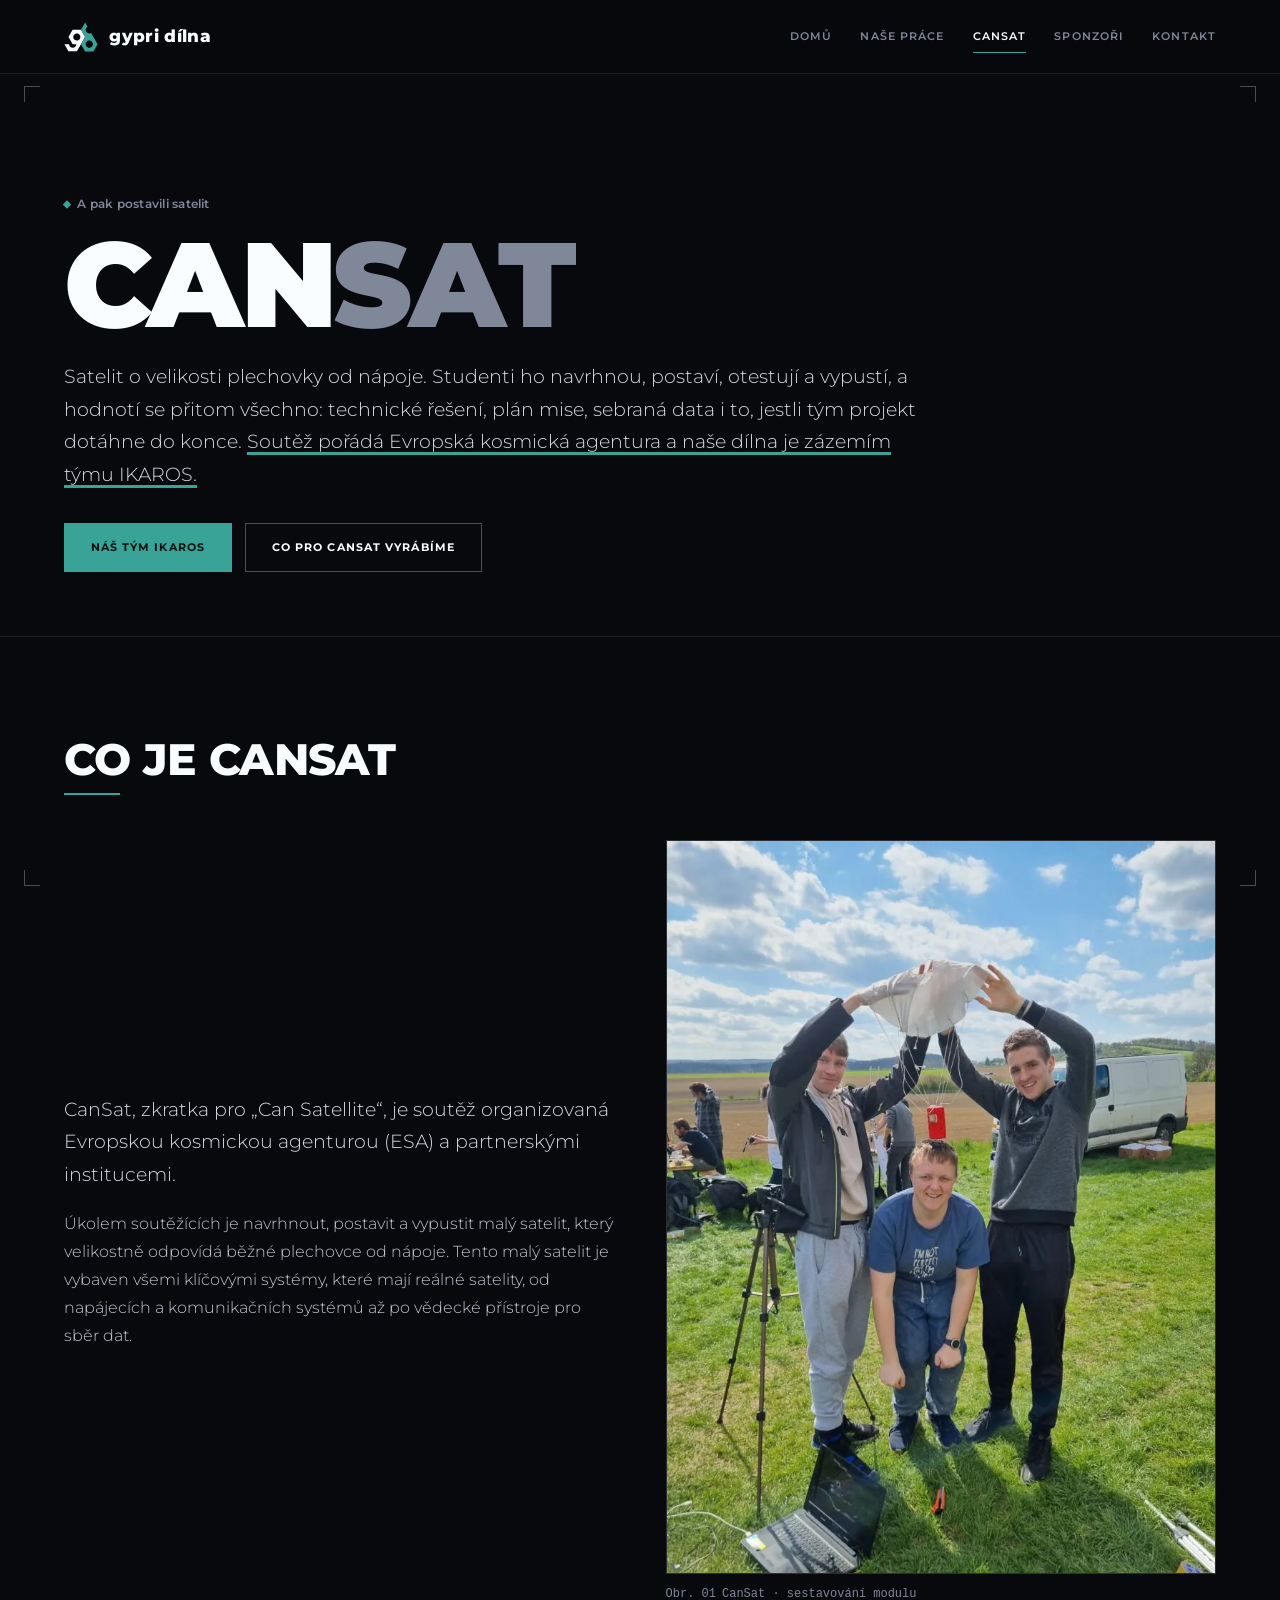
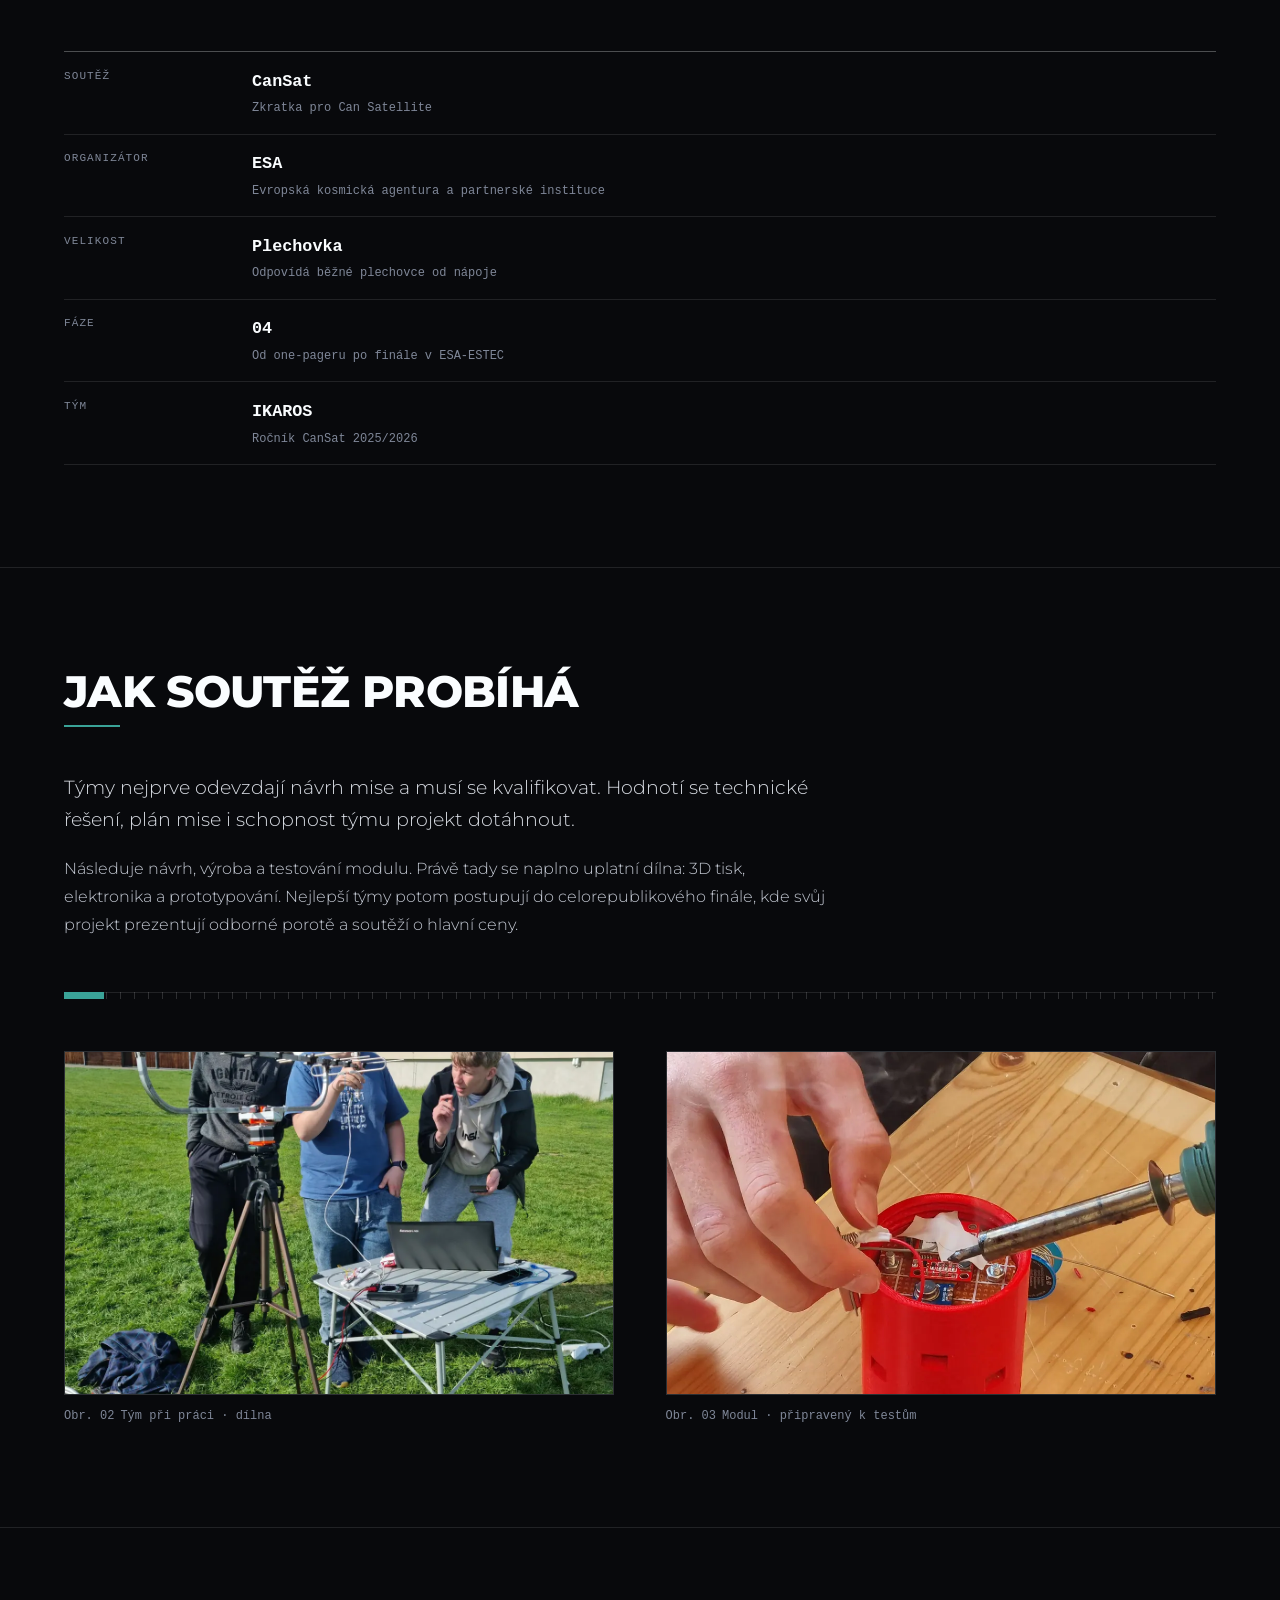
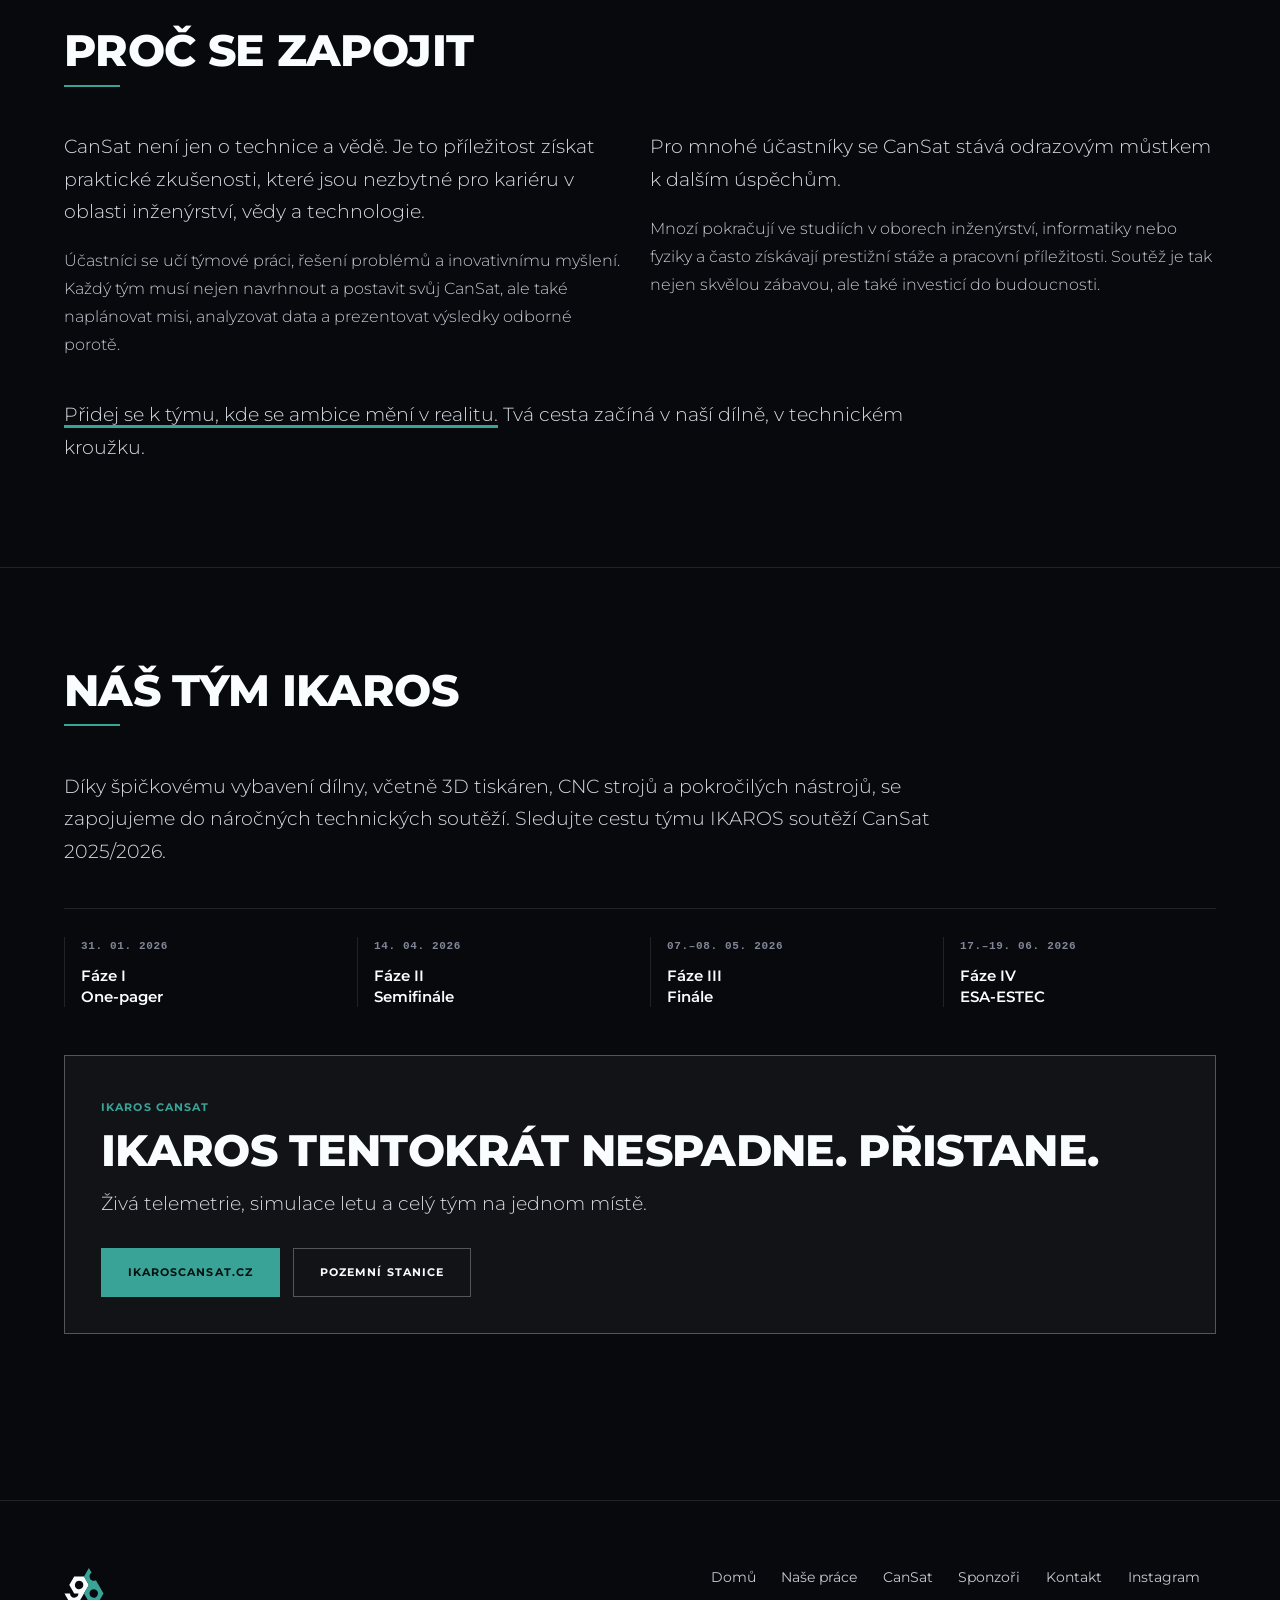
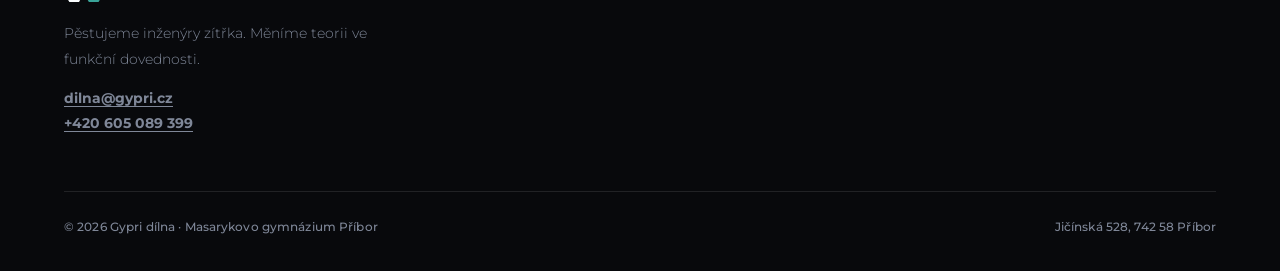
==== commit 58014409: "Rebuild the homepage as a story: the walk to Dveře 64 The page was a competent brochure: hero, what " ====
--- a/cansat.html
+++ b/cansat.html
@@ -37,18 +37,16 @@
 
 <main>
 
-  <div class="hero-photo">
-    <img src="photo/hero-skola.webp" alt="Masarykovo gymnázium v Příboře z ptačí perspektivy" width="2000" height="1500">
-  </div>
-
   <section class="page-hero">
     <div class="wrap">
-      <span class="eyebrow">Soutěž ESA &middot; Satelit v plechovce</span>
+      <span class="eyebrow">A pak postavili satelit</span>
       <h1 class="page-title">Can<em>Sat</em></h1>
       <p class="lead">
-        Mezinárodní soutěž, ve které studenti navrhnou, postaví a vypustí malý satelit
-        o velikosti běžné plechovky od nápoje. <span class="mark">Dokázali jsme, že satelit
-        se dá navrhnout a poslat do vesmíru, a to rovnou z gymplu.</span> CanSat je jen začátek.
+        Satelit o velikosti plechovky od nápoje. Studenti ho navrhnou, postaví,
+        otestují a vypustí, a hodnotí se přitom všechno: technické řešení, plán mise,
+        sebraná data i to, jestli tým projekt dotáhne do konce.
+        <span class="mark">Soutěž pořádá Evropská kosmická agentura a naše dílna je
+        zázemím týmu IKAROS.</span>
       </p>
       <div class="btn-row">
         <a class="btn btn--primary" href="https://ikaroscansat.cz/" target="_blank" rel="noopener">Náš tým IKAROS</a>
--- a/styles.css
+++ b/styles.css
@@ -89,8 +89,7 @@
 
 /* An inline link inside body copy must be distinguishable without relying on colour. */
 p a,
-.tech-desc a,
-.listlink-desc a {
+.tech-desc a {
   text-decoration: underline;
   text-decoration-thickness: 1px;
   text-underline-offset: 0.18em;
@@ -98,8 +97,7 @@
 }
 
 p a:hover,
-.tech-desc a:hover,
-.listlink-desc a:hover {
+.tech-desc a:hover {
   text-decoration-color: currentColor;
 }
 
@@ -393,133 +391,6 @@
 
 .split--wide-left { grid-template-columns: 1.15fr 0.85fr; }
 
-/* ------------------------------------------- asymmetric feature block --
-   The lead item carries the icon and full width; supporting items are compact
-   rows. The variation shows which capability is the workshop's headline. */
-
-.feature-split {
-  display: grid;
-  grid-template-columns: 1fr 1fr;
-  gap: clamp(1.5rem, 4vw, 3.5rem);
-  align-items: start;
-}
-
-/* The lead item is distinguished by scale and weight, not by an accent stripe. */
-.feature-lead {
-  border-top: 2px solid var(--border-strong);
-  padding-top: 1.5rem;
-}
-
-.feature-lead img {
-  width: 54px;
-  height: 54px;
-  object-fit: contain;
-  margin-bottom: 1.25rem;
-}
-
-.feature-lead h3 { margin-bottom: 0.7rem; }
-.feature-lead p { font-size: 1rem; }
-
-.feature-rest {
-  display: flex;
-  flex-direction: column;
-  gap: 1.75rem;
-}
-
-/* Supporting items under the lead feature: a heading and a short paragraph,
-   separated by hairlines. This was a two-column grid back when each item carried
-   a pictogram beside its text; the pictograms were removed in favour of real
-   photographs, so the icon column is gone too. Leaving it would squeeze the copy
-   into 34px. */
-
-.feature-item {
-  border-top: 1px solid var(--border);
-  padding-top: 1.5rem;
-}
-
-.feature-item h3 {
-  font-size: 1rem;
-  margin-bottom: 0.5rem;
-}
-
-.feature-item p {
-  font-size: 0.92rem;
-  margin: 0;
-}
-
-/* ---------------------------------------------------------- link list --
-   For parallel items that do not need boxes. */
-
-.listlinks {
-  list-style: none;
-  margin: 0;
-  padding: 0;
-  border-top: 1px solid var(--border);
-}
-
-.listlink {
-  display: block;
-  border-bottom: 1px solid var(--border);
-  padding: 1.3rem 0;
-  transition: border-color 0.25s var(--ease);
-}
-
-.listlink:hover { border-color: var(--border-strong); }
-
-.listlink-title {
-  display: block;
-  font-size: 1.05rem;
-  font-weight: 700;
-  margin-bottom: 0.35rem;
-}
-
-.listlink-desc {
-  display: block;
-  font-size: 0.92rem;
-  font-weight: 300;
-  color: var(--muted);
-}
-
-.listlink:hover .listlink-desc { color: var(--body); }
-
-/* ------------------------------------------------ data blocks / stats -- */
-
-.data {
-  border-top: 1px solid var(--border);
-  padding: 1.15rem 0;
-}
-
-.data-label {
-  font-family: var(--mono);
-  font-size: 0.6875rem;
-  font-weight: 600;
-  letter-spacing: 0.1em;
-  text-transform: uppercase;
-  color: var(--muted);
-  margin-bottom: 0.4rem;
-}
-
-.data-val {
-  font-family: var(--mono);
-  font-size: clamp(1.5rem, 3vw, 2.25rem);
-  font-weight: 600;
-  line-height: 1;
-  letter-spacing: -0.02em;
-  font-variant-numeric: tabular-nums;
-}
-
-.data-val small {
-  display: block;
-  font-family: Montserrat, system-ui, -apple-system, 'Segoe UI', sans-serif;
-  font-size: 0.82rem;
-  font-weight: 400;
-  letter-spacing: 0;
-  text-transform: none;
-  color: var(--muted);
-  margin-top: 0.55rem;
-  line-height: 1.5;
-}
-
 /* ---------------------------------------------------------- spec sheet --
    A datasheet: quantity on the left, measured value and its note stacked on the
    right, hairline separated, set in the instrumentation face. This is how the
@@ -849,9 +720,7 @@
   .split,
   .split--wide-left,
   .grid--2,
-  .feature-split { grid-template-columns: 1fr; }
-
-  .feature-rest { gap: 1.5rem; }
+
 
   .timeline { grid-template-columns: 1fr; row-gap: 1.25rem; }
   .footer-main { grid-template-columns: 1fr; gap: 2rem; }
@@ -998,38 +867,18 @@
   margin-bottom: 0.8rem;
 }
 
-/* ---------------------------------------------------------- hero photo --
-   A full-bleed band holding the school photograph. The scrim darkens its lower
-   edge so the image dissolves into the page instead of ending on a hard line. No
-   text sits over the photograph, so the scrim is not carrying readability, and it
-   is plain dark rather than tinted: a colour cast over a photograph of a yellow
-   building would fight the photograph for no purpose. */
-
-.hero-photo {
-  position: relative;
-  overflow: hidden;
-  border-bottom: 1px solid var(--border);
-}
-
-.hero-photo img {
-  width: 100%;
-  height: clamp(240px, 42vw, 520px);
-  object-fit: cover;
-  object-position: center 42%;
-}
-
-.hero-photo::after {
-  content: '';
-  position: absolute;
-  inset: 0;
-  background: linear-gradient(
-    180deg,
-    rgba(8, 9, 12, 0.72) 0%,
-    rgba(8, 9, 12, 0.34) 45%,
-    rgba(8, 9, 12, 0.94) 100%
-  );
-  pointer-events: none;
-}
+/* ------------------------------------------------------------ arrival --
+   The place the question is about, set as a plate inside the document rather
+   than as full-bleed wallpaper. It used to run edge to edge behind a scrim on
+   three pages at once, which made the one photograph the site is built on feel
+   like a template background. Contained, it is a document plate: it belongs to
+   a numbered figure list and it appears exactly once. */
+
+.arrival {
+  padding: 0 0 clamp(2.5rem, 6vw, 4.5rem);
+}
+
+.arrival .media { aspect-ratio: 2 / 1; }
 
 /* --------------------------------------------------------- photo strip -- */
 
@@ -1077,6 +926,174 @@
   transform: none;
 }
 
+/* ==========================================================================
+   THE DESCENT
+   The site is a walk into a real room. You arrive at the door, go down one
+   floor, and find out what the room actually does. These components carry that.
+   Every one is static: the story is in the order and in what is withheld, not
+   in motion. Nothing here animates on its own.
+   ========================================================================== */
+
+/* ---------------------------------------------------------- depth datum --
+   Which floor you are on, in the instrumentation face. Used at the two levels
+   this building really has. It is a place, not a step number: the site is not
+   counting anything. */
+
+.depth {
+  display: inline-flex;
+  align-items: center;
+  gap: 0.75em;
+  font-family: var(--mono);
+  font-size: 0.6875rem;
+  letter-spacing: 0.1em;
+  text-transform: uppercase;
+  color: var(--muted);
+}
+
+.depth b {
+  font-weight: 700;
+  color: var(--text);
+  font-variant-numeric: tabular-nums;
+}
+
+.depth::after {
+  content: '';
+  width: clamp(1.5rem, 5vw, 3.5rem);
+  height: 1px;
+  background: var(--border-strong);
+}
+
+/* ------------------------------------------------------------ threshold --
+   The opening. Type on dark, with no photograph, because the first thing a
+   visitor should meet is the question rather than a building. The image comes
+   after, as the place the question is about. */
+
+.threshold {
+  padding: clamp(3.5rem, 13vh, 9rem) 0 clamp(3rem, 9vh, 6rem);
+}
+
+.threshold-title {
+  display: flex;
+  flex-wrap: wrap;
+  align-items: baseline;
+  gap: 0 0.28em;
+  font-size: clamp(2.7rem, 12vw, 9rem);
+  line-height: 0.86;
+  letter-spacing: -0.035em;
+  margin: 1.3rem 0 0;
+}
+
+/* The door number is set in the instrumentation face, at display size. A human
+   title and a machine number on the same line is the whole site in one move:
+   a real room, with a number on the door. */
+.threshold-num {
+  font-family: var(--mono);
+  font-weight: 700;
+  font-size: 0.82em;
+  letter-spacing: -0.04em;
+  color: var(--mint);
+}
+
+.threshold .lead {
+  margin: clamp(1.5rem, 3vw, 2.25rem) 0 2rem;
+}
+
+/* ------------------------------------------------------------- descent --
+   The one full-bleed break in the page: the moment you go down a floor. */
+
+.descent {
+  border-top: 1px solid var(--border);
+  border-bottom: 1px solid var(--border);
+  background: var(--surface);
+  padding: clamp(1.75rem, 4vw, 2.75rem) 0;
+}
+
+.descent-line {
+  margin: 0.9rem 0 0;
+  font-size: clamp(1rem, 2.1vw, 1.35rem);
+  font-weight: 300;
+  color: var(--body);
+  max-width: 46ch;
+}
+
+/* ----------------------------------------------------------- the ledge --
+   What is actually in the room, as objects rather than as services. Large
+   names, a terse factual line, and a real count where a count exists. */
+
+.ledge {
+  list-style: none;
+  margin: 0;
+  padding: 0;
+  border-top: 1px solid var(--border-strong);
+}
+
+.ledge > li {
+  display: grid;
+  grid-template-columns: 1fr auto;
+  gap: 0.35rem 2rem;
+  align-items: baseline;
+  border-bottom: 1px solid var(--border);
+  padding: clamp(1.05rem, 2.4vw, 1.6rem) 0;
+}
+
+.ledge-name {
+  grid-column: 1;
+  font-size: clamp(1.15rem, 2.2vw, 1.6rem);
+  font-weight: 800;
+  letter-spacing: -0.015em;
+  line-height: 1.1;
+}
+
+.ledge-note {
+  grid-column: 1;
+  font-size: 0.95rem;
+  font-weight: 300;
+  color: var(--body);
+  max-width: 64ch;
+}
+
+.ledge-qty {
+  grid-column: 2;
+  grid-row: 1 / span 2;
+  font-family: var(--mono);
+  font-size: 1rem;
+  font-weight: 600;
+  color: var(--muted);
+  font-variant-numeric: tabular-nums;
+  white-space: nowrap;
+}
+
+/* --------------------------------------------------------- statement --
+   A large spoken line, set in sentence case rather than the uppercase the
+   headings use, so it reads as someone telling you something. Sits at the
+   turn of the story.
+
+   Leading is 1.3 rather than the 1.05 that display type usually takes, because
+   this is a sentence that wraps to two or three lines and has to be read, not a
+   two-word headline that only has to land. */
+
+.statement {
+  margin: 0;
+  font-size: clamp(1.5rem, 4.4vw, 3.1rem);
+  font-weight: 800;
+  line-height: 1.3;
+  letter-spacing: -0.025em;
+  max-width: 26ch;
+}
+
+@media (max-width: 560px) {
+  .ledge > li {
+    grid-template-columns: 1fr;
+    gap: 0.3rem;
+  }
+
+  .ledge-qty {
+    grid-column: 1;
+    grid-row: auto;
+    margin-top: 0.35rem;
+  }
+}
+
 /* --------------------------------------------------------------- motion --
    MOTION 2: reveals, hairline hover, the logo turn. Nothing runs on its own,
    and everything stops under prefers-reduced-motion. */
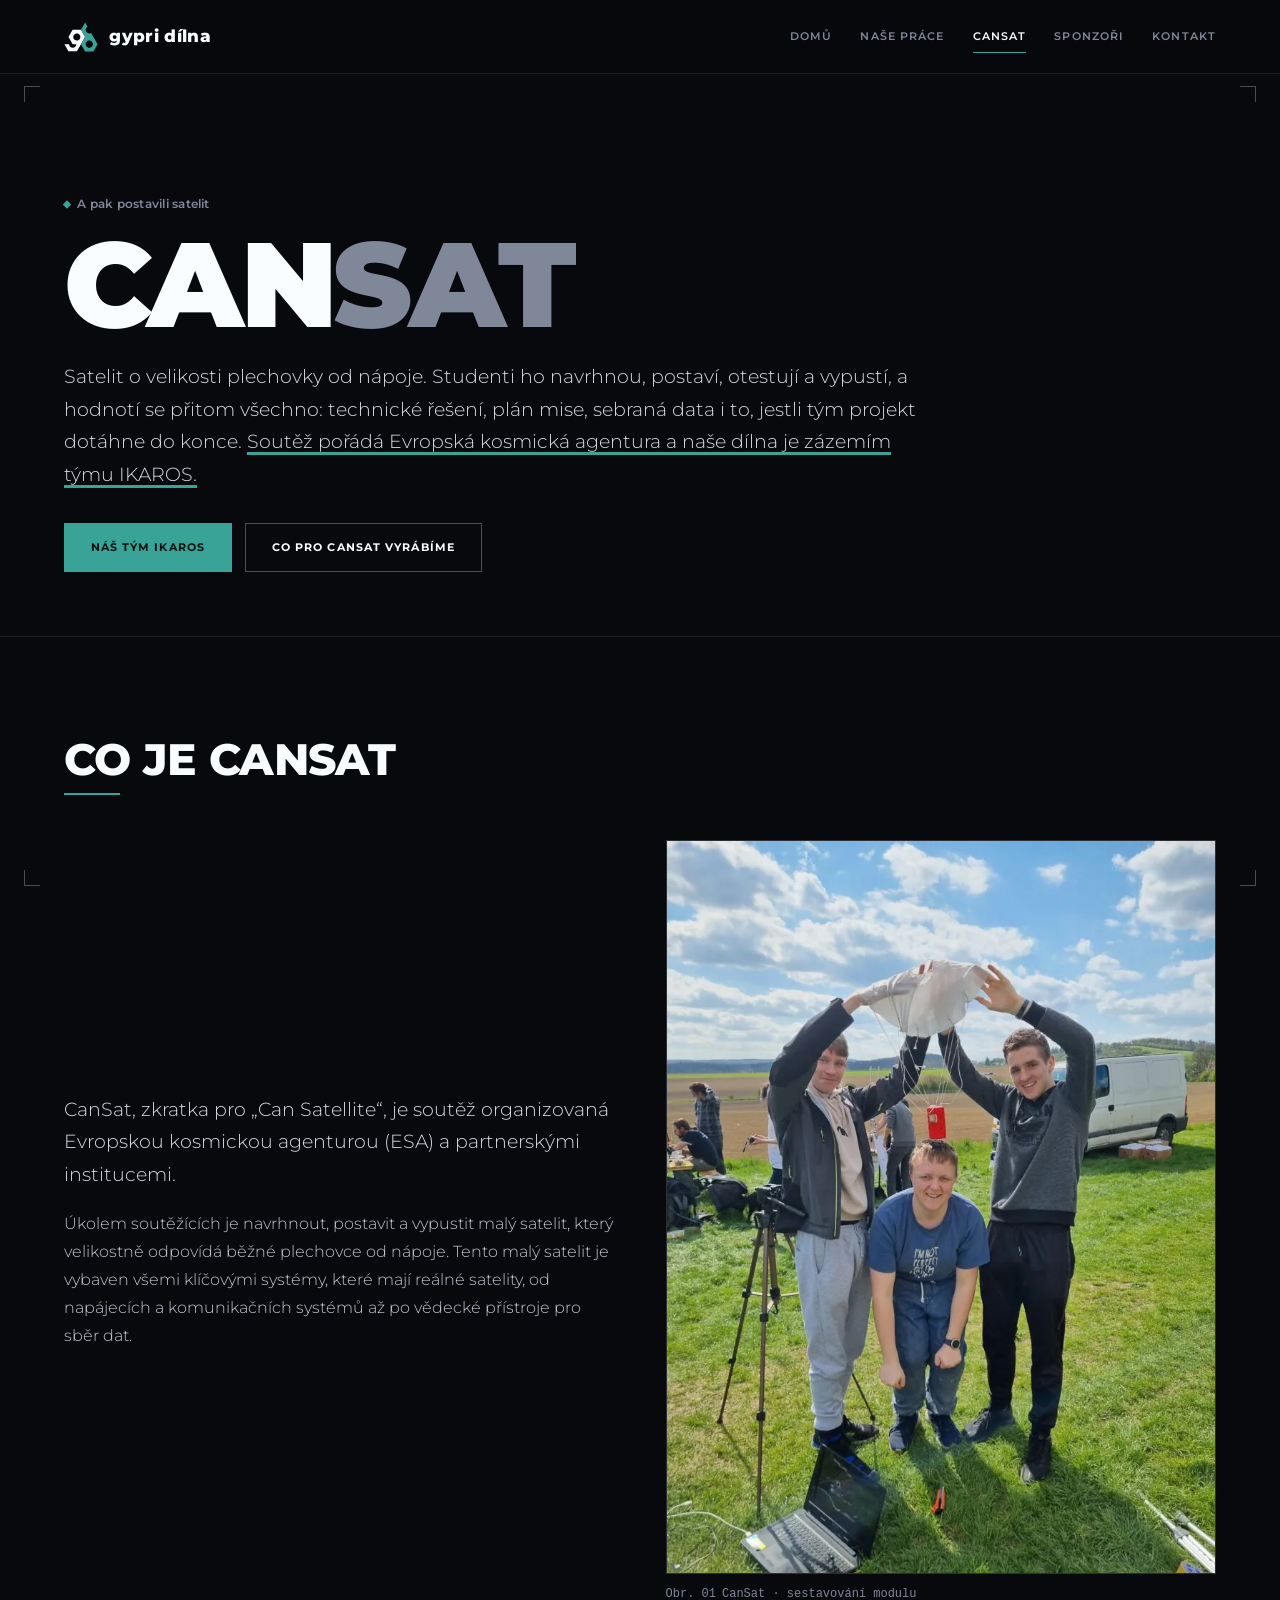
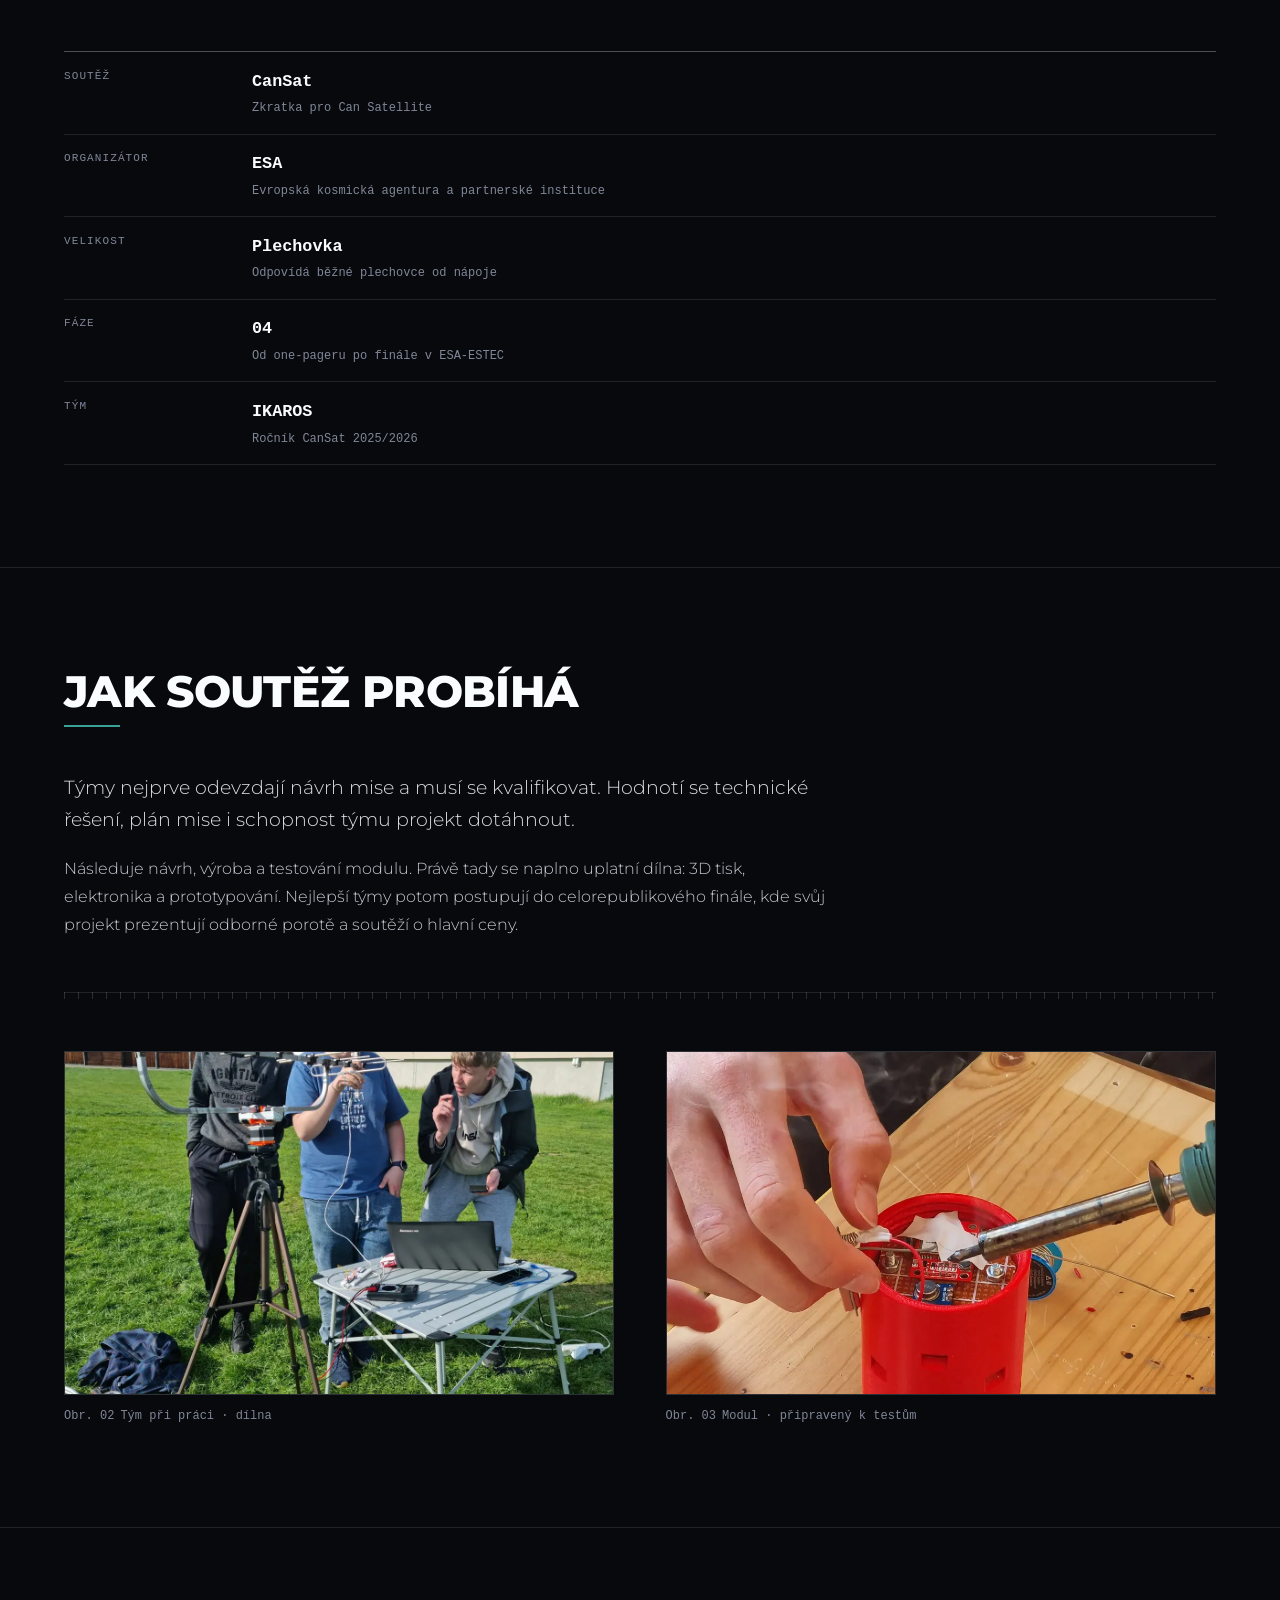
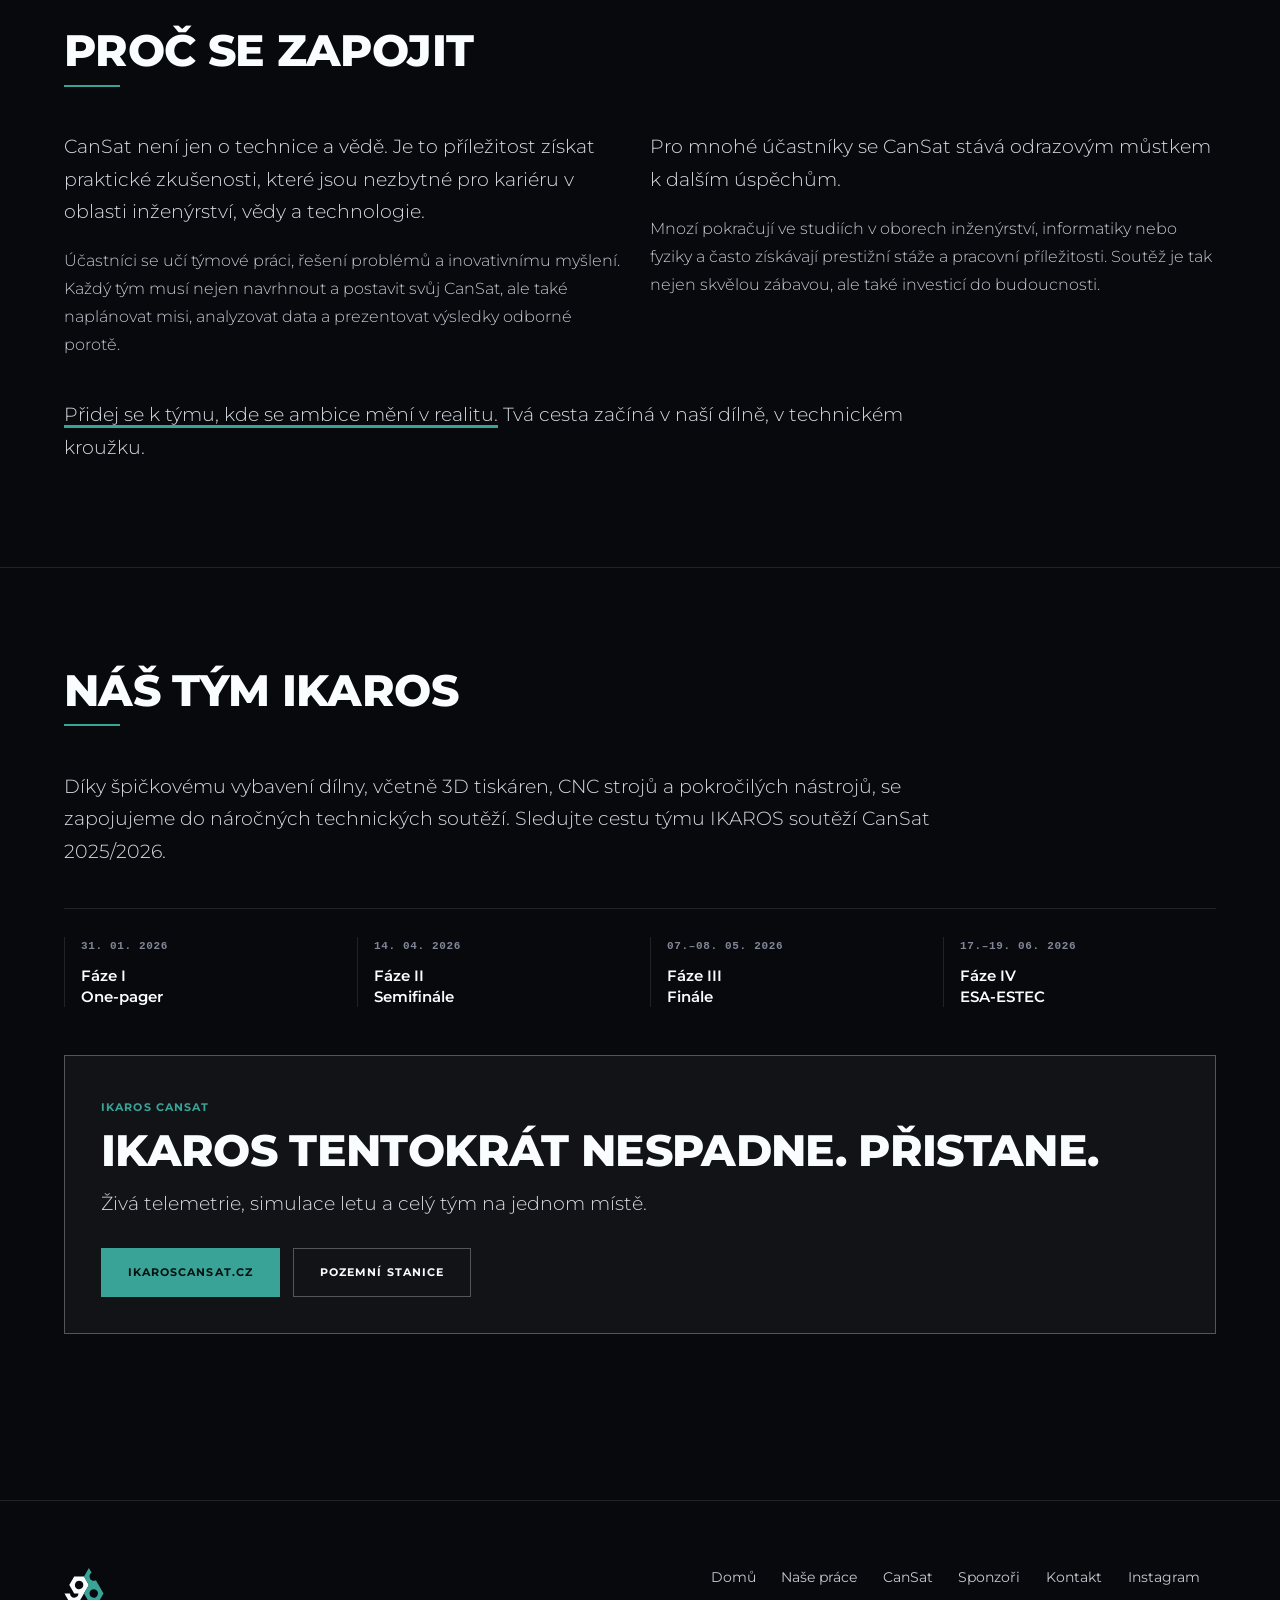
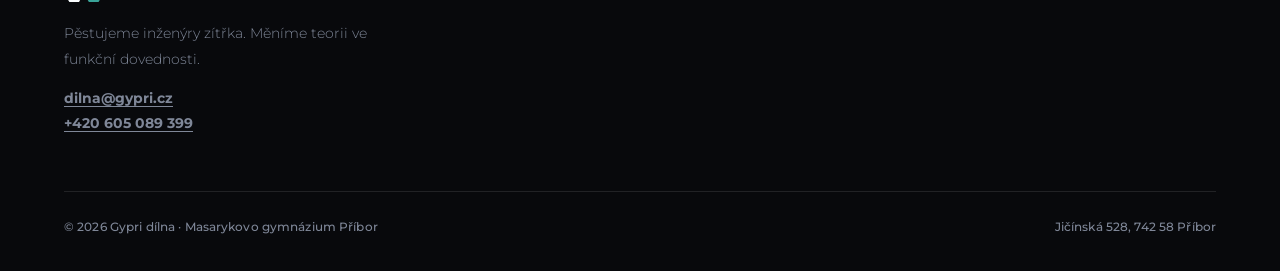
==== commit a8176a96: "Fix the ten filed issues: divider, ledger, favicon, nav, sizing Owner feedback from the GitHub issue" ====
--- a/cansat.html
+++ b/cansat.html
@@ -50,7 +50,7 @@
       </p>
       <div class="btn-row">
         <a class="btn btn--primary" href="https://ikaroscansat.cz/" target="_blank" rel="noopener">Náš tým IKAROS</a>
-        <a class="btn" href="nase-prace.html">Co pro CanSat vyrábíme</a>
+        <a class="btn" href="nase-prace.html#cansat">Co pro CanSat vyrábíme</a>
       </div>
     </div>
   </section>
--- a/styles.css
+++ b/styles.css
@@ -62,6 +62,9 @@
 html {
   scroll-behavior: smooth;
   -webkit-text-size-adjust: 100%;
+  /* Grows only on very large displays, where a 16px root leaves the composition
+     floating in the middle of the screen. Below ~1880px this resolves to 16px. */
+  font-size: clamp(16px, 0.85vw, 18.5px);
 }
 
 body {
@@ -69,7 +72,7 @@
   background: var(--bg);
   color: var(--text);
   font-family: Montserrat, system-ui, -apple-system, 'Segoe UI', sans-serif;
-  font-size: 16px;
+  font-size: 1rem;
   font-weight: 400;
   line-height: 1.75;
   -webkit-font-smoothing: antialiased;
@@ -128,10 +131,14 @@
 h2 { font-size: clamp(1.6rem, 3.4vw, 2.75rem); }
 h3 { font-size: clamp(1.05rem, 1.9vw, 1.4rem); letter-spacing: 0.005em; }
 
+/* Prose keeps a readable measure even when the container widens on a large
+   display. Everything that is not prose (grids, media, the datasheet) still
+   uses the full width. */
 p {
   margin: 0 0 1.15rem;
   color: var(--body);
   font-weight: 300;
+  max-width: 76ch;
 }
 
 p:last-child { margin-bottom: 0; }
@@ -205,10 +212,7 @@
 .brand-mark {
   width: 34px;
   height: 34px;
-  transition: transform 0.5s var(--ease);
-}
-
-.brand:hover .brand-mark { transform: rotate(-90deg); }
+}
 
 .brand-word {
   font-weight: 800;
@@ -538,7 +542,8 @@
   border: 1px solid var(--border);
   filter: grayscale(1);
   opacity: 0.78;
-  transition: filter 0.35s var(--ease), opacity 0.35s var(--ease);
+  transition: filter 0.35s var(--ease), opacity 0.35s var(--ease),
+    border-color 0.35s var(--ease);
 }
 
 .sponsor img {
@@ -547,13 +552,21 @@
   width: auto;
   height: auto;
   object-fit: contain;
+  transition: transform 0.35s var(--ease);
 }
 
 .sponsor:hover,
 .sponsor:focus-visible {
   filter: grayscale(0);
   opacity: 1;
-}
+  border-color: var(--mint);
+}
+
+/* The logo answers the cursor: it comes up to full colour, the frame turns
+   mint, and the mark itself lifts a little. Transform only, so nothing in the
+   grid reflows. */
+.sponsor:hover img,
+.sponsor:focus-visible img { transform: scale(1.05); }
 
 /* ----------------------------------------------------------- timeline -- */
 
@@ -678,6 +691,14 @@
 
 /* --------------------------------------------------------- responsive -- */
 
+/* Large displays. A 1360px column on a 2560px screen left the whole composition
+   floating between two dead margins, so above 1600px the container widens and
+   (via the root font-size) the type grows with it. Prose keeps its 76ch
+   measure; grids, media and the datasheet use the full width. */
+@media (min-width: 1600px) {
+  :root { --maxw: 1720px; }
+}
+
 @media (max-width: 1080px) {
   .timeline { grid-template-columns: repeat(2, 1fr); row-gap: 1.75rem; }
 }
@@ -696,7 +717,9 @@
     align-items: flex-start;
     gap: 0;
     padding: 0 var(--gutter);
-    background: rgba(8, 9, 12, 0.97);
+    /* Opaque on purpose. At 97% the hero behind the panel ghosted through the
+       open menu, which is what the "glitch" in the top bar was. */
+    background: var(--bg);
     border-bottom: 1px solid var(--border);
     max-height: 0;
     overflow: hidden;
@@ -712,6 +735,23 @@
     font-size: 0.75rem;
   }
 
+  /* The links arrive one after another instead of as a slab. Transform and
+     opacity only, and JS-gated, so a script failure leaves them visible. */
+  .js .nav a {
+    opacity: 0;
+    transform: translateY(-6px);
+    transition: opacity 0.3s var(--ease), transform 0.3s var(--ease),
+      color 0.25s var(--ease);
+  }
+
+  .js .nav.is-open a { opacity: 1; transform: none; }
+
+  .js .nav.is-open a:nth-child(1) { transition-delay: 0.04s; }
+  .js .nav.is-open a:nth-child(2) { transition-delay: 0.08s; }
+  .js .nav.is-open a:nth-child(3) { transition-delay: 0.12s; }
+  .js .nav.is-open a:nth-child(4) { transition-delay: 0.16s; }
+  .js .nav.is-open a:nth-child(5) { transition-delay: 0.2s; }
+
   .nav a:last-child { border-bottom: 0; }
 
   .nav a[aria-current='page']::after { display: none; }
@@ -720,8 +760,6 @@
   .split,
   .split--wide-left,
   .grid--2,
-
-
   .timeline { grid-template-columns: 1fr; row-gap: 1.25rem; }
   .footer-main { grid-template-columns: 1fr; gap: 2rem; }
 
@@ -803,17 +841,15 @@
   text-underline-offset: 0.2em;
 }
 
-/* ------------------------------------------------------- wordmark spin --
-   The logo mark turns a quarter on hover. The one moving part in the chrome. */
-
-.brand-mark { transition: transform 0.7s var(--ease); }
-.brand:hover .brand-mark { transform: rotate(90deg); }
-
 /* -------------------------------------------------------- tick divider --
-   A measurement rule: a drawn ruler with one mint mark. The ticks are a small
+   A measurement rule: a drawn ruler separating sections. The ticks are a small
    inline SVG rather than a repeating gradient, because the ruler is the whole
    point (a bench is ruled and measured) and a gradient stripe is the generic
-   version of this. It is the site's identity motif. */
+   version of this. It is the site's identity motif.
+
+   There is no mint mark on it. There was one, and it read as a stray coloured
+   bar under whatever sat above it rather than as a measured mark. The divider
+   is a hairline and its ticks, nothing else. */
 
 .rule-ticks {
   position: relative;
@@ -825,7 +861,7 @@
   background-size: 14px 9px;
 }
 
-/* the one measured mark, sitting on the hairline */
+/* the hairline the ticks sit on */
 .rule-ticks::before {
   content: '';
   position: absolute;
@@ -834,16 +870,6 @@
   top: 2px;
   height: 1px;
   background: var(--border);
-}
-
-.rule-ticks::after {
-  content: '';
-  position: absolute;
-  left: 0;
-  top: 2px;
-  width: 2.5rem;
-  height: 7px;
-  background: var(--mint);
 }
 
 /* --------------------------------------------------------- callout box --
@@ -1017,8 +1043,10 @@
 }
 
 /* ----------------------------------------------------------- the ledge --
-   What is actually in the room, as objects rather than as services. Large
-   names, a terse factual line, and a real count where a count exists. */
+   What is actually in the room, as objects rather than as services. A large
+   name and a terse factual line. The counts live in the names, where they read
+   as sentences ("Sedm tiskáren"), rather than repeated as a mono figure beside
+   them. */
 
 .ledge {
   list-style: none;
@@ -1029,8 +1057,8 @@
 
 .ledge > li {
   display: grid;
-  grid-template-columns: 1fr auto;
-  gap: 0.35rem 2rem;
+  grid-template-columns: 1fr;
+  gap: 0.35rem;
   align-items: baseline;
   border-bottom: 1px solid var(--border);
   padding: clamp(1.05rem, 2.4vw, 1.6rem) 0;
@@ -1050,17 +1078,6 @@
   font-weight: 300;
   color: var(--body);
   max-width: 64ch;
-}
-
-.ledge-qty {
-  grid-column: 2;
-  grid-row: 1 / span 2;
-  font-family: var(--mono);
-  font-size: 1rem;
-  font-weight: 600;
-  color: var(--muted);
-  font-variant-numeric: tabular-nums;
-  white-space: nowrap;
 }
 
 /* --------------------------------------------------------- statement --
@@ -1082,21 +1099,13 @@
 }
 
 @media (max-width: 560px) {
-  .ledge > li {
-    grid-template-columns: 1fr;
-    gap: 0.3rem;
-  }
-
-  .ledge-qty {
-    grid-column: 1;
-    grid-row: auto;
-    margin-top: 0.35rem;
-  }
+  .ledge > li { gap: 0.3rem; }
 }
 
 /* --------------------------------------------------------------- motion --
-   MOTION 2: reveals, hairline hover, the logo turn. Nothing runs on its own,
-   and everything stops under prefers-reduced-motion. */
+   MOTION 2: reveals, hairline hover, the plate number turning mint, the sponsor
+   logo answering the cursor. Nothing runs on its own, and everything stops
+   under prefers-reduced-motion. */
 
 @media (max-width: 860px) {
   .offset-top { margin-top: 0; }
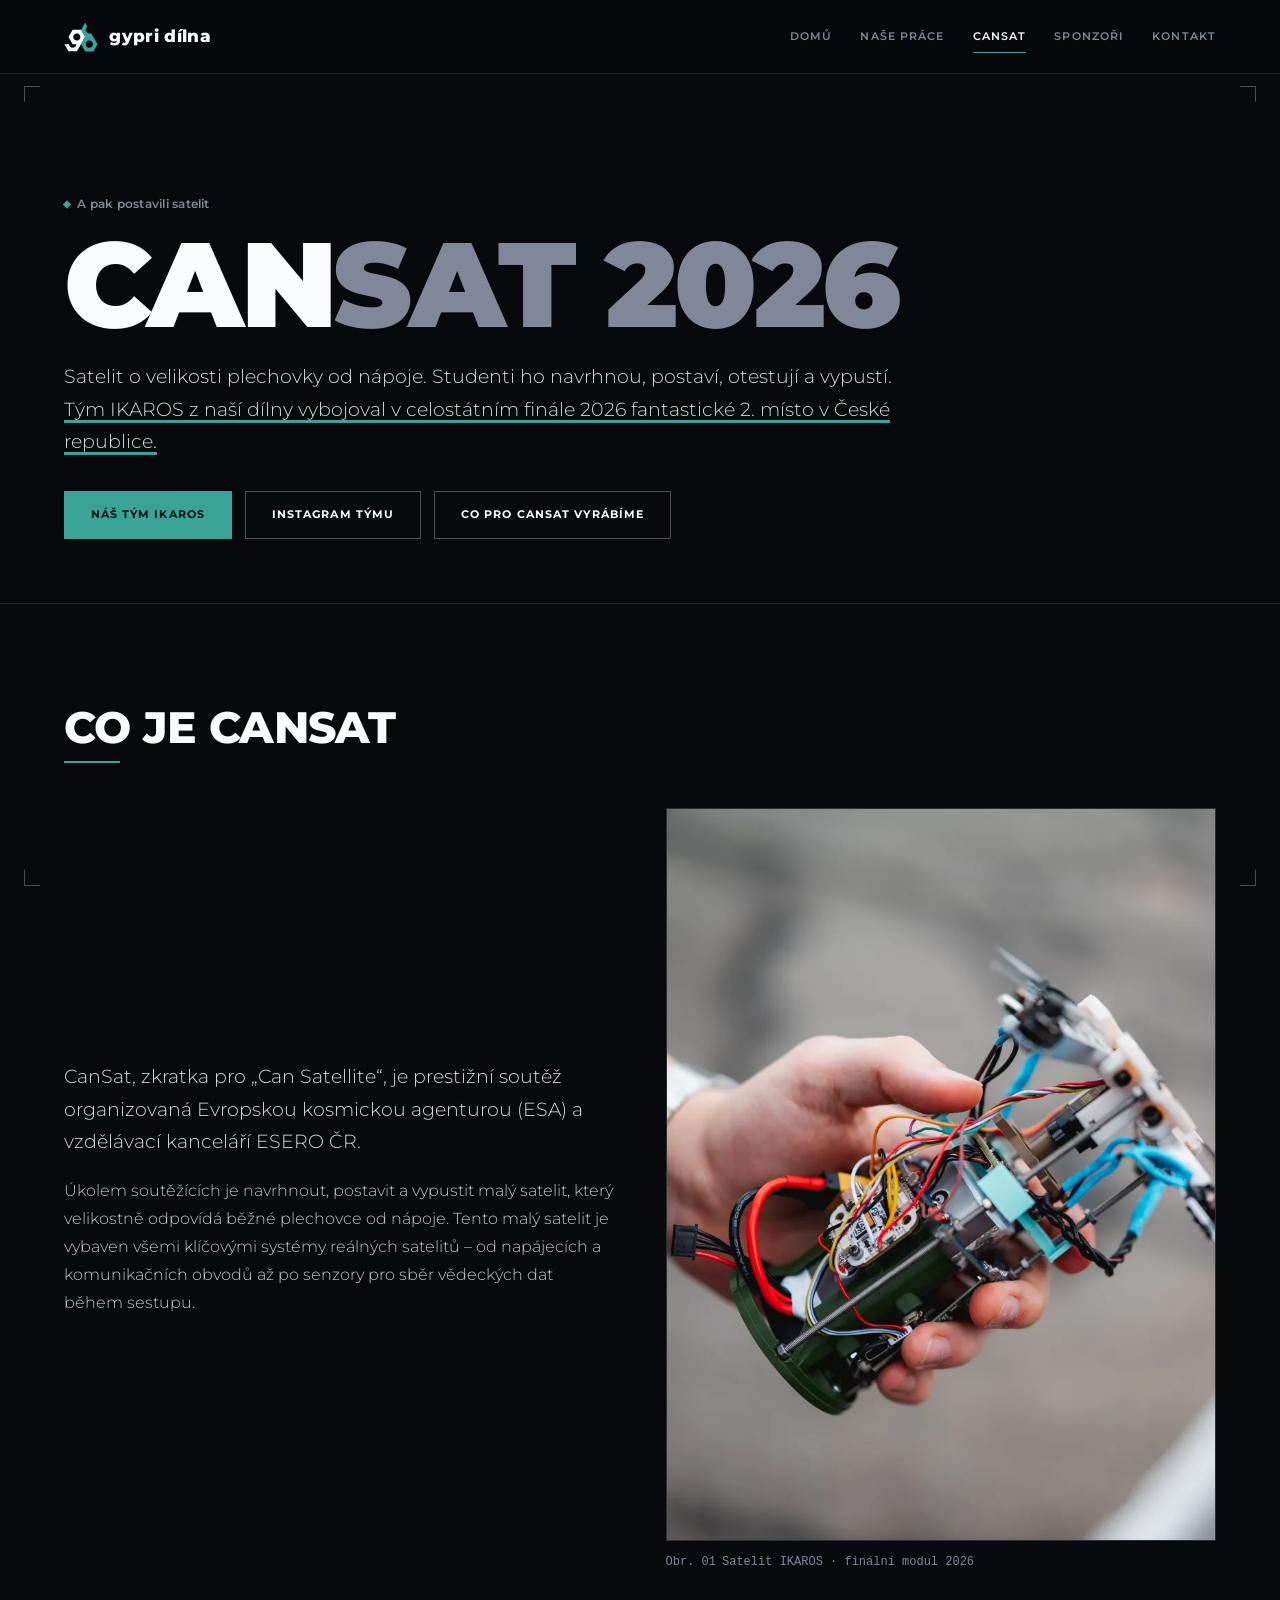
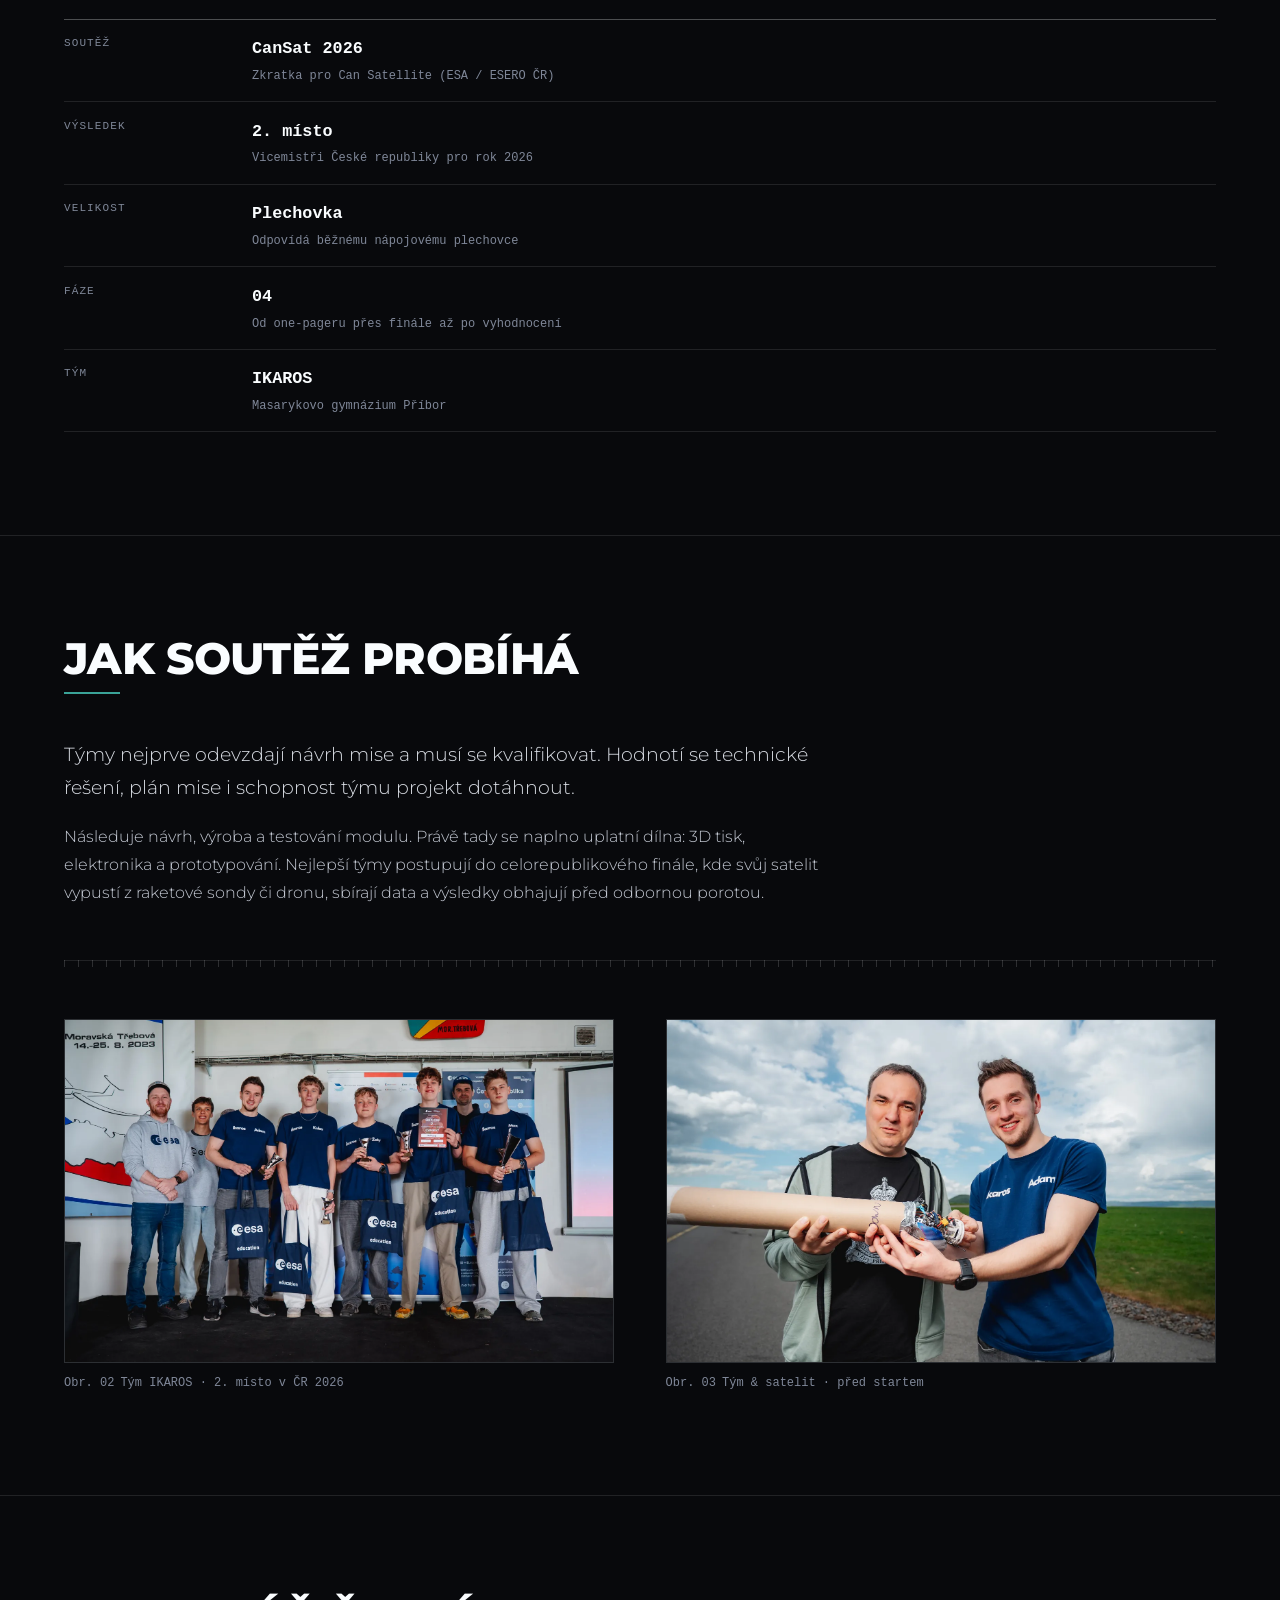
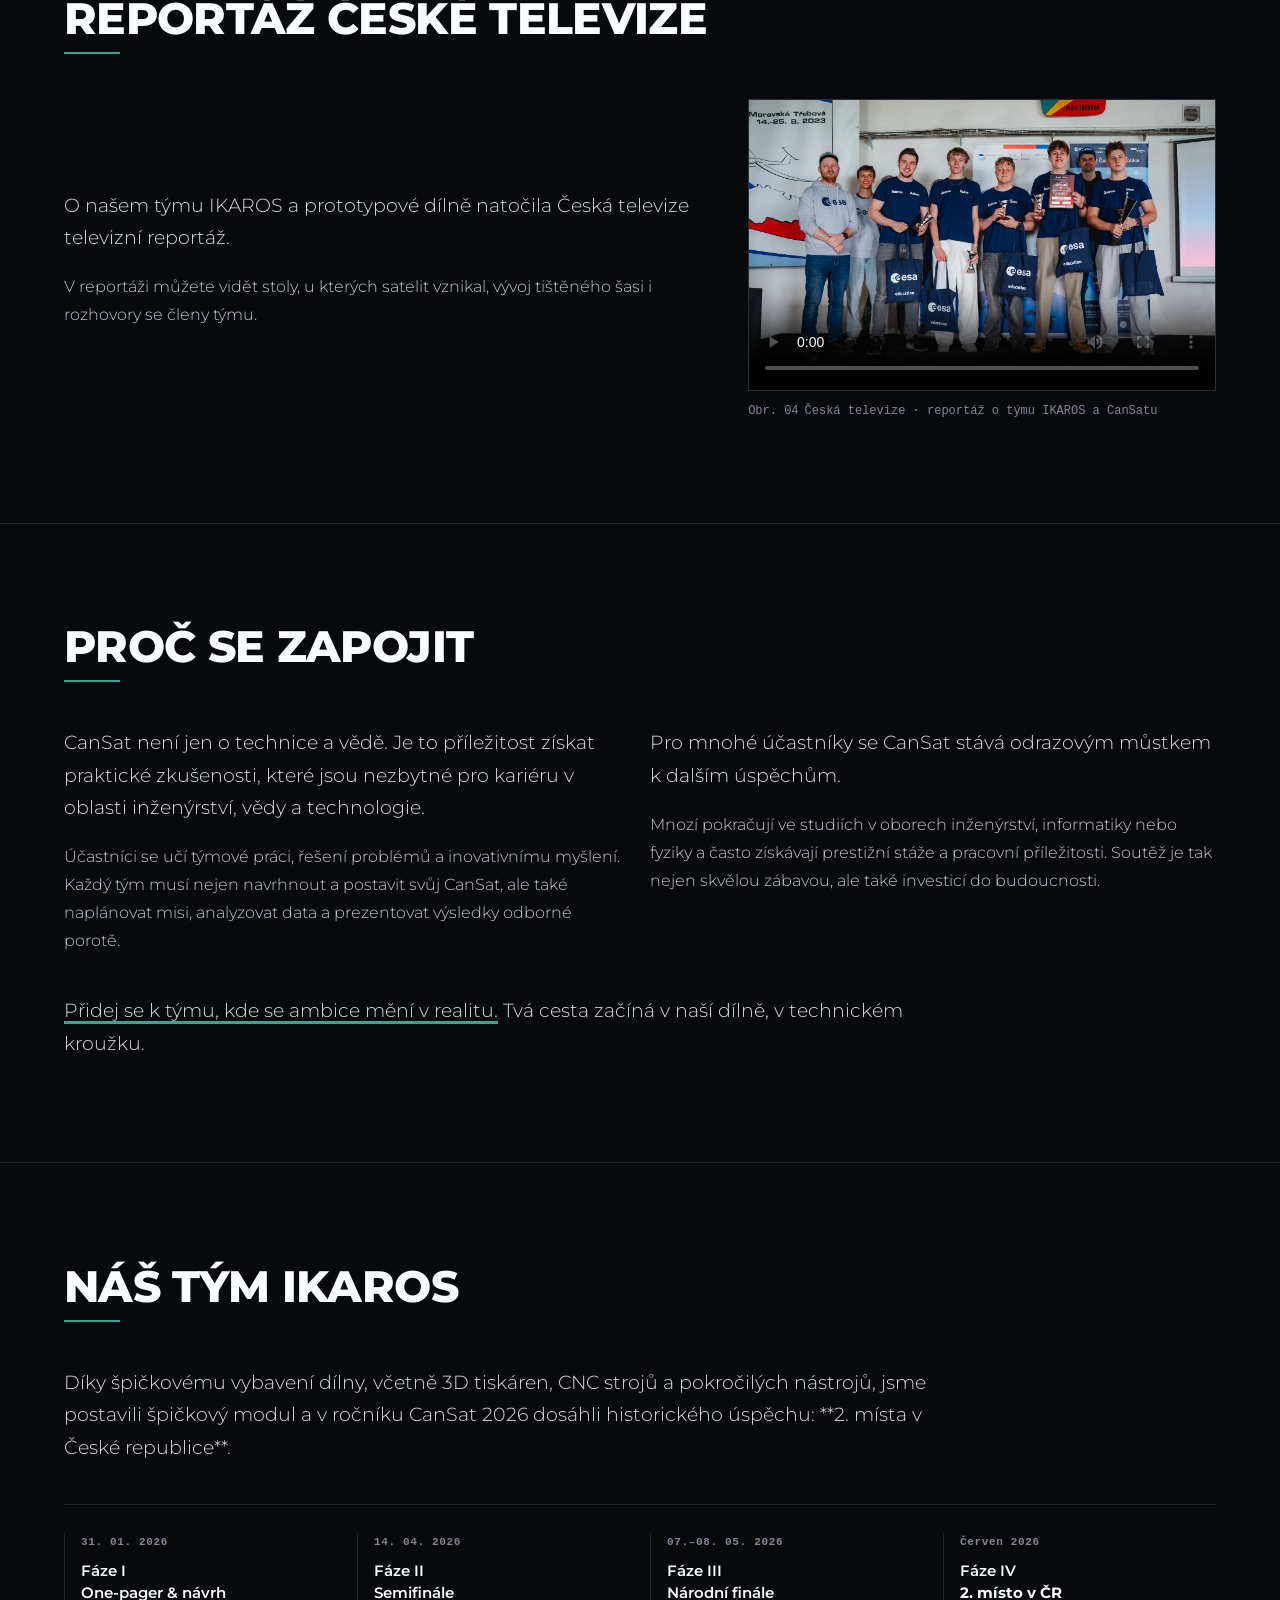
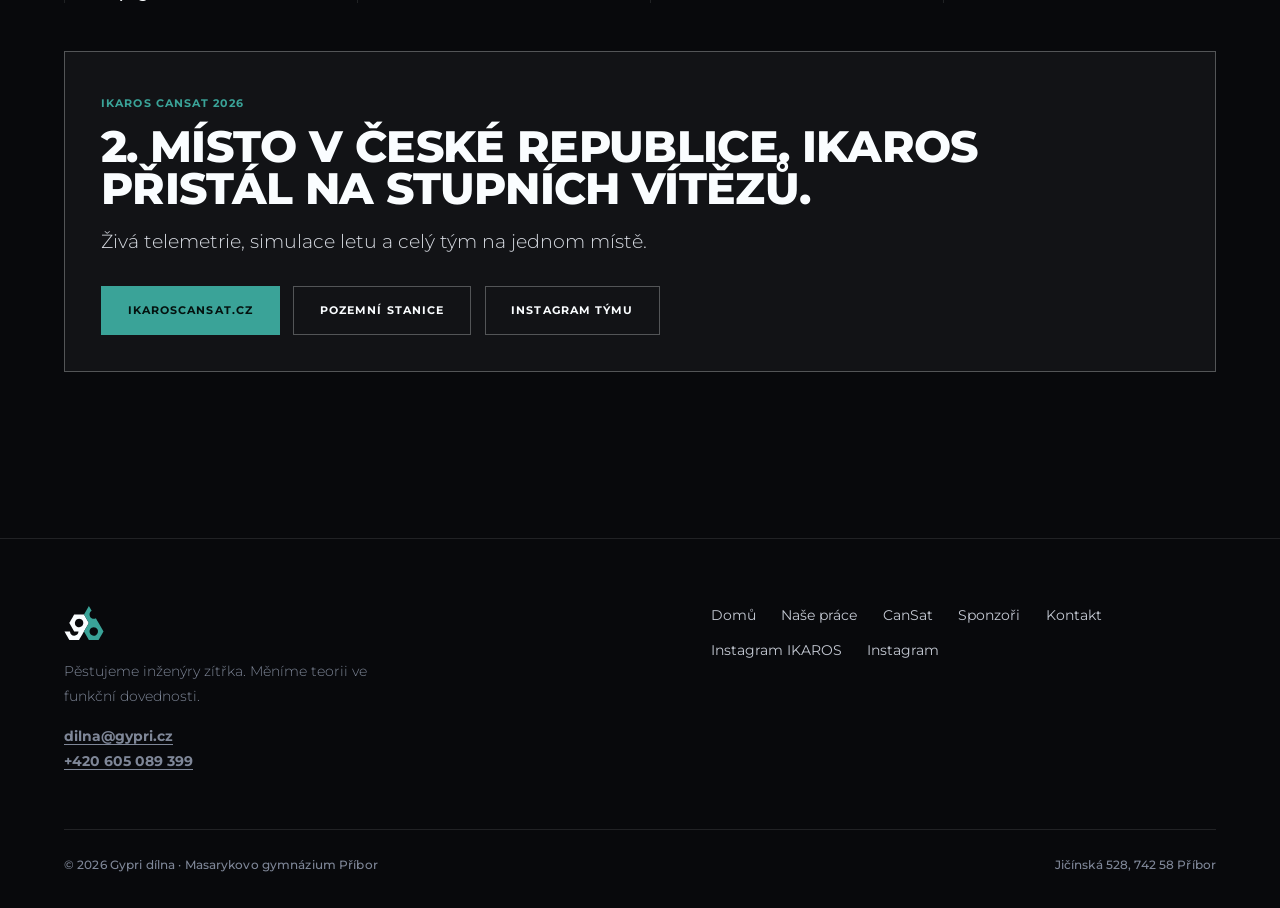
==== commit 83dd2441: "Update CanSat 2026 2nd place, Technicky krouzek, new photos and CT video" ====
--- a/cansat.html
+++ b/cansat.html
@@ -40,16 +40,14 @@
   <section class="page-hero">
     <div class="wrap">
       <span class="eyebrow">A pak postavili satelit</span>
-      <h1 class="page-title">Can<em>Sat</em></h1>
+      <h1 class="page-title">Can<em>Sat 2026</em></h1>
       <p class="lead">
         Satelit o velikosti plechovky od nápoje. Studenti ho navrhnou, postaví,
-        otestují a vypustí, a hodnotí se přitom všechno: technické řešení, plán mise,
-        sebraná data i to, jestli tým projekt dotáhne do konce.
-        <span class="mark">Soutěž pořádá Evropská kosmická agentura a naše dílna je
-        zázemím týmu IKAROS.</span>
+        otestují a vypustí. <span class="mark">Tým IKAROS z naší dílny vybojoval v celostátním finále 2026 fantastické 2. místo v České republice.</span>
       </p>
       <div class="btn-row">
         <a class="btn btn--primary" href="https://ikaroscansat.cz/" target="_blank" rel="noopener">Náš tým IKAROS</a>
+        <a class="btn" href="https://www.instagram.com/ikaroscansat" target="_blank" rel="noopener">Instagram týmu</a>
         <a class="btn" href="nase-prace.html#cansat">Co pro CanSat vyrábíme</a>
       </div>
     </div>
@@ -63,49 +61,48 @@
       <div class="split">
         <div class="reveal">
           <p class="lead">
-            CanSat, zkratka pro &bdquo;Can Satellite&ldquo;, je soutěž organizovaná
-            Evropskou kosmickou agenturou (ESA) a partnerskými institucemi.
+            CanSat, zkratka pro &bdquo;Can Satellite&ldquo;, je prestižní soutěž organizovaná
+            Evropskou kosmickou agenturou (ESA) a vzdělávací kanceláří ESERO ČR.
           </p>
           <p>
             Úkolem soutěžících je navrhnout, postavit a vypustit malý satelit, který velikostně
             odpovídá běžné plechovce od nápoje. Tento malý satelit je vybaven všemi klíčovými
-            systémy, které mají reálné satelity, od napájecích a komunikačních systémů
-            až po vědecké přístroje pro sběr dat.
+            systémy reálných satelitů – od napájecích a komunikačních obvodů až po senzory pro sběr vědeckých dat během sestupu.
           </p>
         </div>
         <figure style="margin:0" class="reveal">
           <div class="media media--tall">
-            <img src="photo/cansat-03.webp" alt="Sestavování CanSatu" loading="lazy" decoding="async">
-          </div>
-          <figcaption class="media-caption"><span class="fig-num">Obr. 01</span> CanSat &middot; sestavování modulu</figcaption>
+            <img src="photo/cansat-satelit.webp" alt="Satelit IKAROS pro soutěž CanSat 2026" loading="lazy" decoding="async">
+          </div>
+          <figcaption class="media-caption"><span class="fig-num">Obr. 01</span> Satelit IKAROS &middot; finální modul 2026</figcaption>
         </figure>
       </div>
 
       <dl class="specs reveal" style="margin-top:3rem">
         <div class="specs-row">
           <dt class="specs-label">Soutěž</dt>
-          <dd class="specs-val">CanSat</dd>
-          <dd class="specs-note">Zkratka pro Can Satellite</dd>
-        </div>
-        <div class="specs-row">
-          <dt class="specs-label">Organizátor</dt>
-          <dd class="specs-val">ESA</dd>
-          <dd class="specs-note">Evropská kosmická agentura a partnerské instituce</dd>
+          <dd class="specs-val">CanSat 2026</dd>
+          <dd class="specs-note">Zkratka pro Can Satellite (ESA / ESERO ČR)</dd>
+        </div>
+        <div class="specs-row">
+          <dt class="specs-label">Výsledek</dt>
+          <dd class="specs-val">2. místo</dd>
+          <dd class="specs-note">Vicemistři České republiky pro rok 2026</dd>
         </div>
         <div class="specs-row">
           <dt class="specs-label">Velikost</dt>
           <dd class="specs-val">Plechovka</dd>
-          <dd class="specs-note">Odpovídá běžné plechovce od nápoje</dd>
+          <dd class="specs-note">Odpovídá běžnému nápojovému plechovce</dd>
         </div>
         <div class="specs-row">
           <dt class="specs-label">Fáze</dt>
           <dd class="specs-val">04</dd>
-          <dd class="specs-note">Od one-pageru po finále v ESA-ESTEC</dd>
+          <dd class="specs-note">Od one-pageru přes finále až po vyhodnocení</dd>
         </div>
         <div class="specs-row">
           <dt class="specs-label">Tým</dt>
           <dd class="specs-val">IKAROS</dd>
-          <dd class="specs-note">Ročník CanSat 2025/2026</dd>
+          <dd class="specs-note">Masarykovo gymnázium Příbor</dd>
         </div>
       </dl>
     </div>
@@ -123,9 +120,8 @@
         </p>
         <p>
           Následuje návrh, výroba a testování modulu. Právě tady se naplno uplatní dílna:
-          3D tisk, elektronika a prototypování. Nejlepší týmy potom postupují do
-          celorepublikového finále, kde svůj projekt prezentují odborné porotě a soutěží
-          o hlavní ceny.
+          3D tisk, elektronika a prototypování. Nejlepší týmy postupují do
+          celorepublikového finále, kde svůj satelit vypustí z raketové sondy či dronu, sbírají data a výsledky obhajují před odbornou porotou.
         </p>
       </div>
 
@@ -134,15 +130,42 @@
       <div class="split">
         <figure style="margin:0" class="reveal">
           <div class="media">
-            <img src="photo/cansat-02.webp" alt="Tým při práci na CanSatu" loading="lazy" decoding="async">
-          </div>
-          <figcaption class="media-caption"><span class="fig-num">Obr. 02</span> Tým při práci &middot; dílna</figcaption>
+            <img src="photo/cansat-2-misto.webp" alt="Tým IKAROS s diplomem za 2. místo v soutěži CanSat 2026" loading="lazy" decoding="async">
+          </div>
+          <figcaption class="media-caption"><span class="fig-num">Obr. 02</span> Tým IKAROS &middot; 2. místo v ČR 2026</figcaption>
         </figure>
         <figure style="margin:0" class="reveal offset-top">
           <div class="media">
-            <img src="photo/cansat-01.webp" alt="CanSat modul" loading="lazy" decoding="async">
-          </div>
-          <figcaption class="media-caption"><span class="fig-num">Obr. 03</span> Modul &middot; připravený k testům</figcaption>
+            <img src="photo/cansat-portret.webp" alt="Členové týmu IKAROS a satelit CanSat" loading="lazy" decoding="async">
+          </div>
+          <figcaption class="media-caption"><span class="fig-num">Obr. 03</span> Tým &amp; satelit &middot; před startem</figcaption>
+        </figure>
+      </div>
+    </div>
+  </section>
+
+  <section class="section">
+    <div class="wrap">
+      <div class="section-head">
+        <h2>Reportáž České televize</h2>
+      </div>
+      <div class="split split--wide-left">
+        <div class="reveal">
+          <p class="lead">
+            O našem týmu IKAROS a prototypové dílně natočila Česká televize televizní reportáž.
+          </p>
+          <p>
+            V reportáži můžete vidět stoly, u kterých satelit vznikal, vývoj tištěného šasi i rozhovory se členy týmu.
+          </p>
+        </div>
+        <figure style="margin:0" class="reveal">
+          <div class="media">
+            <video controls preload="metadata" poster="photo/cansat-2-misto.webp">
+              <source src="photo/reportaz-ct.mp4" type="video/mp4">
+              Váš prohlížeč nepodporuje přehrávání videa.
+            </video>
+          </div>
+          <figcaption class="media-caption"><span class="fig-num">Obr. 04</span> Česká televize &middot; reportáž o týmu IKAROS a CanSatu</figcaption>
         </figure>
       </div>
     </div>
@@ -190,13 +213,12 @@
       </div>
       <p class="lead" style="margin-bottom:2.5rem;max-width:70ch">
         Díky špičkovému vybavení dílny, včetně 3D tiskáren, CNC strojů a pokročilých nástrojů,
-        se zapojujeme do náročných technických soutěží. Sledujte cestu týmu IKAROS soutěží
-        CanSat 2025/2026.
+        jsme postavili špičkový modul a v ročníku CanSat 2026 dosáhli historického úspěchu: **2. místa v České republice**.
       </p>
       <div class="timeline">
         <div class="timeline-item reveal">
           <div class="timeline-date">31. 01. 2026</div>
-          <div class="timeline-event">Fáze I<br>One-pager</div>
+          <div class="timeline-event">Fáze I<br>One-pager &amp; návrh</div>
         </div>
         <div class="timeline-item reveal">
           <div class="timeline-date">14. 04. 2026</div>
@@ -204,23 +226,24 @@
         </div>
         <div class="timeline-item reveal">
           <div class="timeline-date">07.&ndash;08. 05. 2026</div>
-          <div class="timeline-event">Fáze III<br>Finále</div>
-        </div>
-        <div class="timeline-item reveal">
-          <div class="timeline-date">17.&ndash;19. 06. 2026</div>
-          <div class="timeline-event">Fáze IV<br>ESA-ESTEC</div>
+          <div class="timeline-event">Fáze III<br>Národní finále</div>
+        </div>
+        <div class="timeline-item reveal">
+          <div class="timeline-date">Červen 2026</div>
+          <div class="timeline-event">Fáze IV<br><strong>2. místo v ČR</strong></div>
         </div>
       </div>
 
       <div class="callout reveal" style="margin-top:3rem">
-        <span class="label-accent">Ikaros CanSat</span>
-        <h2 style="margin-bottom:1rem">Ikaros tentokrát nespadne. Přistane.</h2>
+        <span class="label-accent">Ikaros CanSat 2026</span>
+        <h2 style="margin-bottom:1rem">2. místo v České republice. Ikaros přistál na stupních vítězů.</h2>
         <p class="lead" style="margin-bottom:1.75rem">
           Živá telemetrie, simulace letu a celý tým na jednom místě.
         </p>
         <div class="btn-row">
           <a class="btn btn--primary" href="https://ikaroscansat.cz/" target="_blank" rel="noopener">ikaroscansat.cz</a>
           <a class="btn" href="https://gs.ikaroscansat.cz/" target="_blank" rel="noopener">Pozemní stanice</a>
+          <a class="btn" href="https://www.instagram.com/ikaroscansat" target="_blank" rel="noopener">Instagram týmu</a>
         </div>
       </div>
     </div>
@@ -245,6 +268,7 @@
         <a href="cansat.html">CanSat</a>
         <a href="sponzori.html">Sponzoři</a>
         <a href="kontakt.html">Kontakt</a>
+        <a href="https://www.instagram.com/ikaroscansat" target="_blank" rel="noopener">Instagram IKAROS</a>
         <a href="https://instagram.com/gymnaziumpribor" target="_blank" rel="noopener">Instagram</a>
       </nav>
     </div>
--- a/styles.css
+++ b/styles.css
@@ -493,7 +493,8 @@
 
 .media:hover { border-color: var(--border-strong); }
 
-.media img {
+.media img,
+.media video {
   width: 100%;
   height: 100%;
   object-fit: cover;
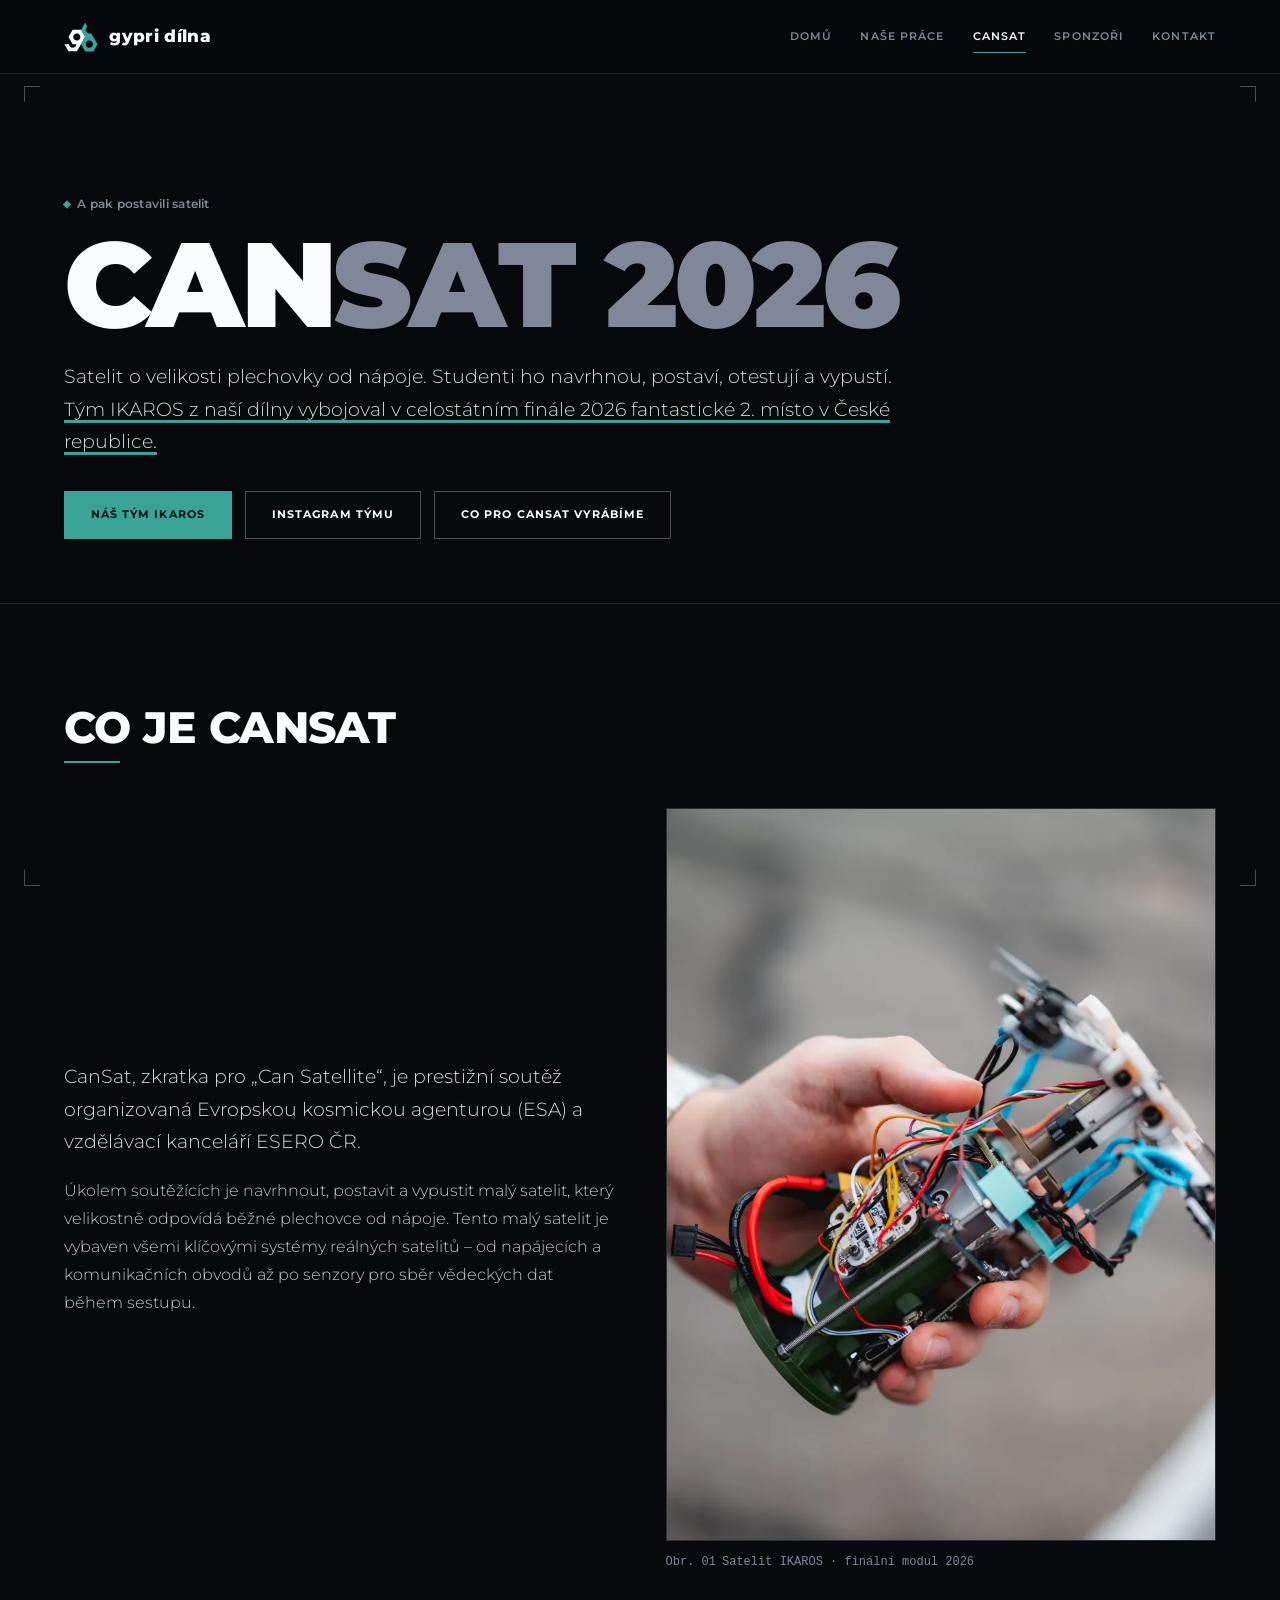
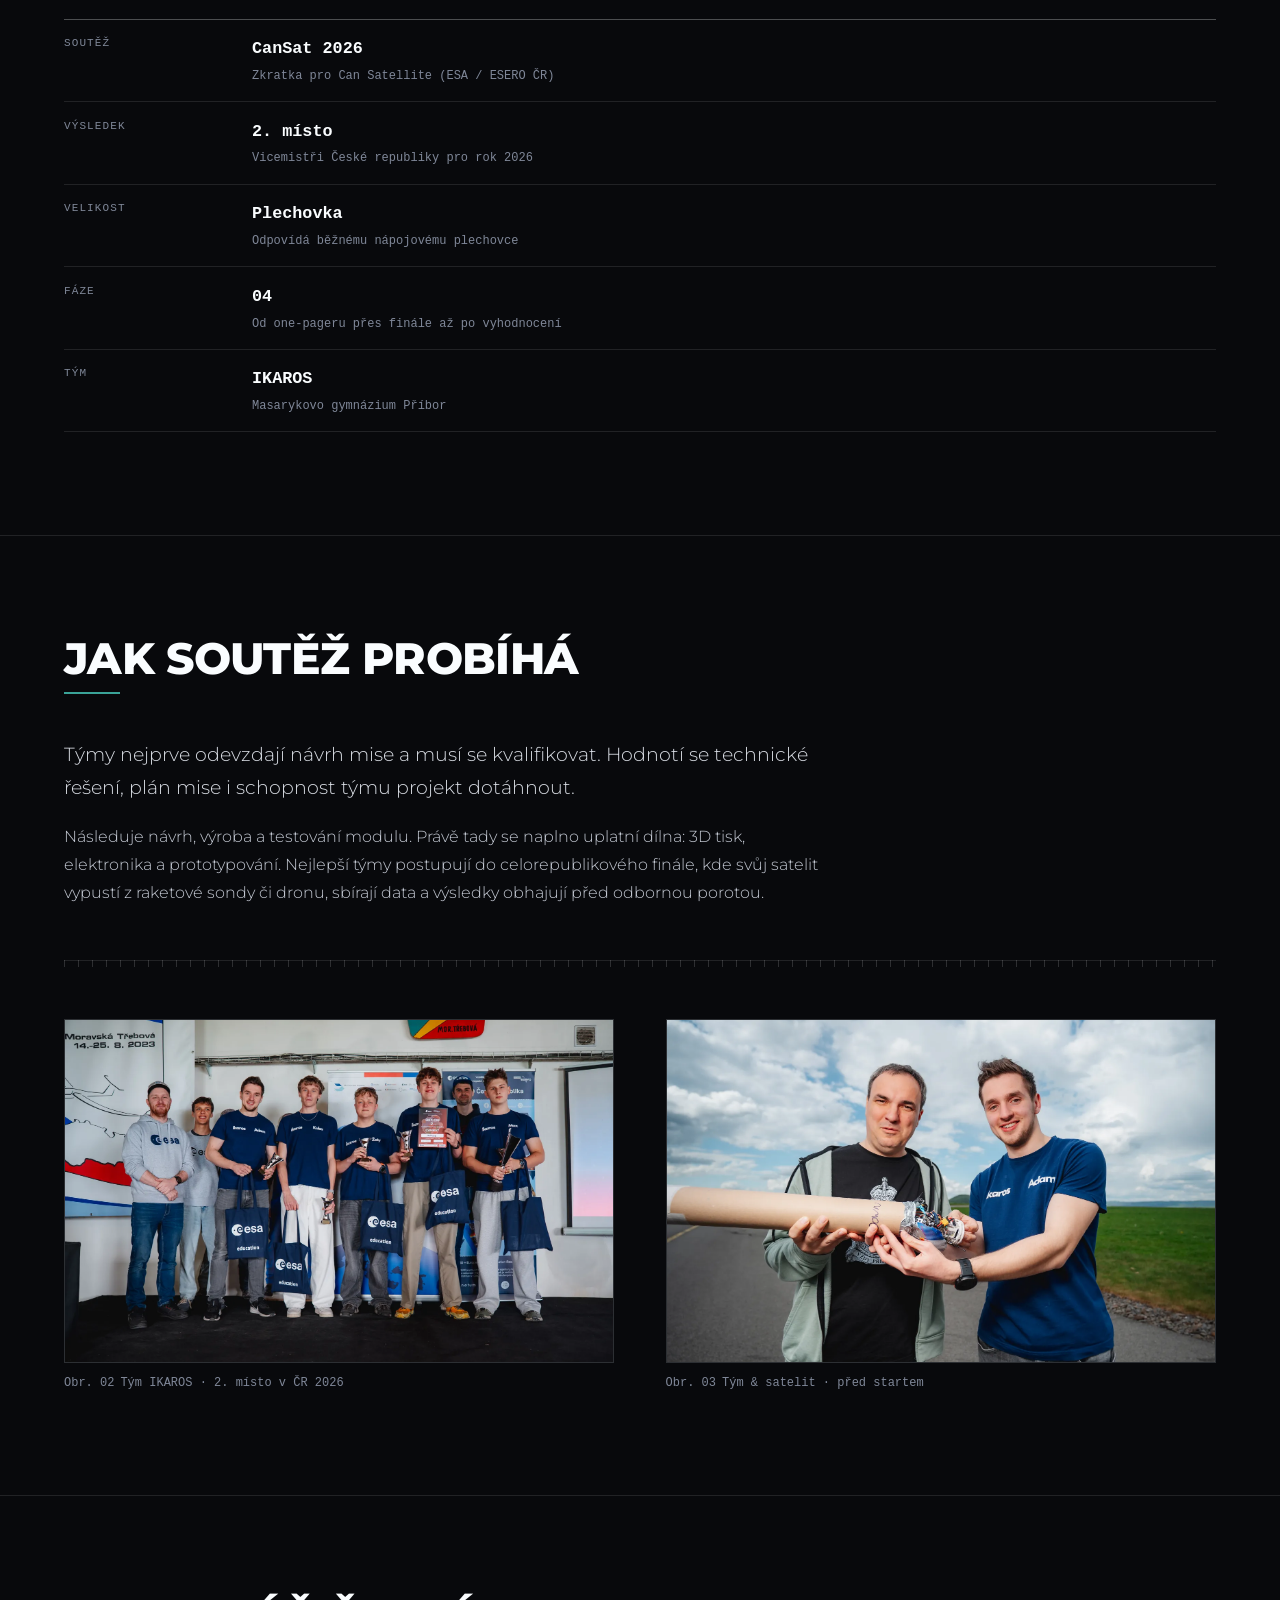
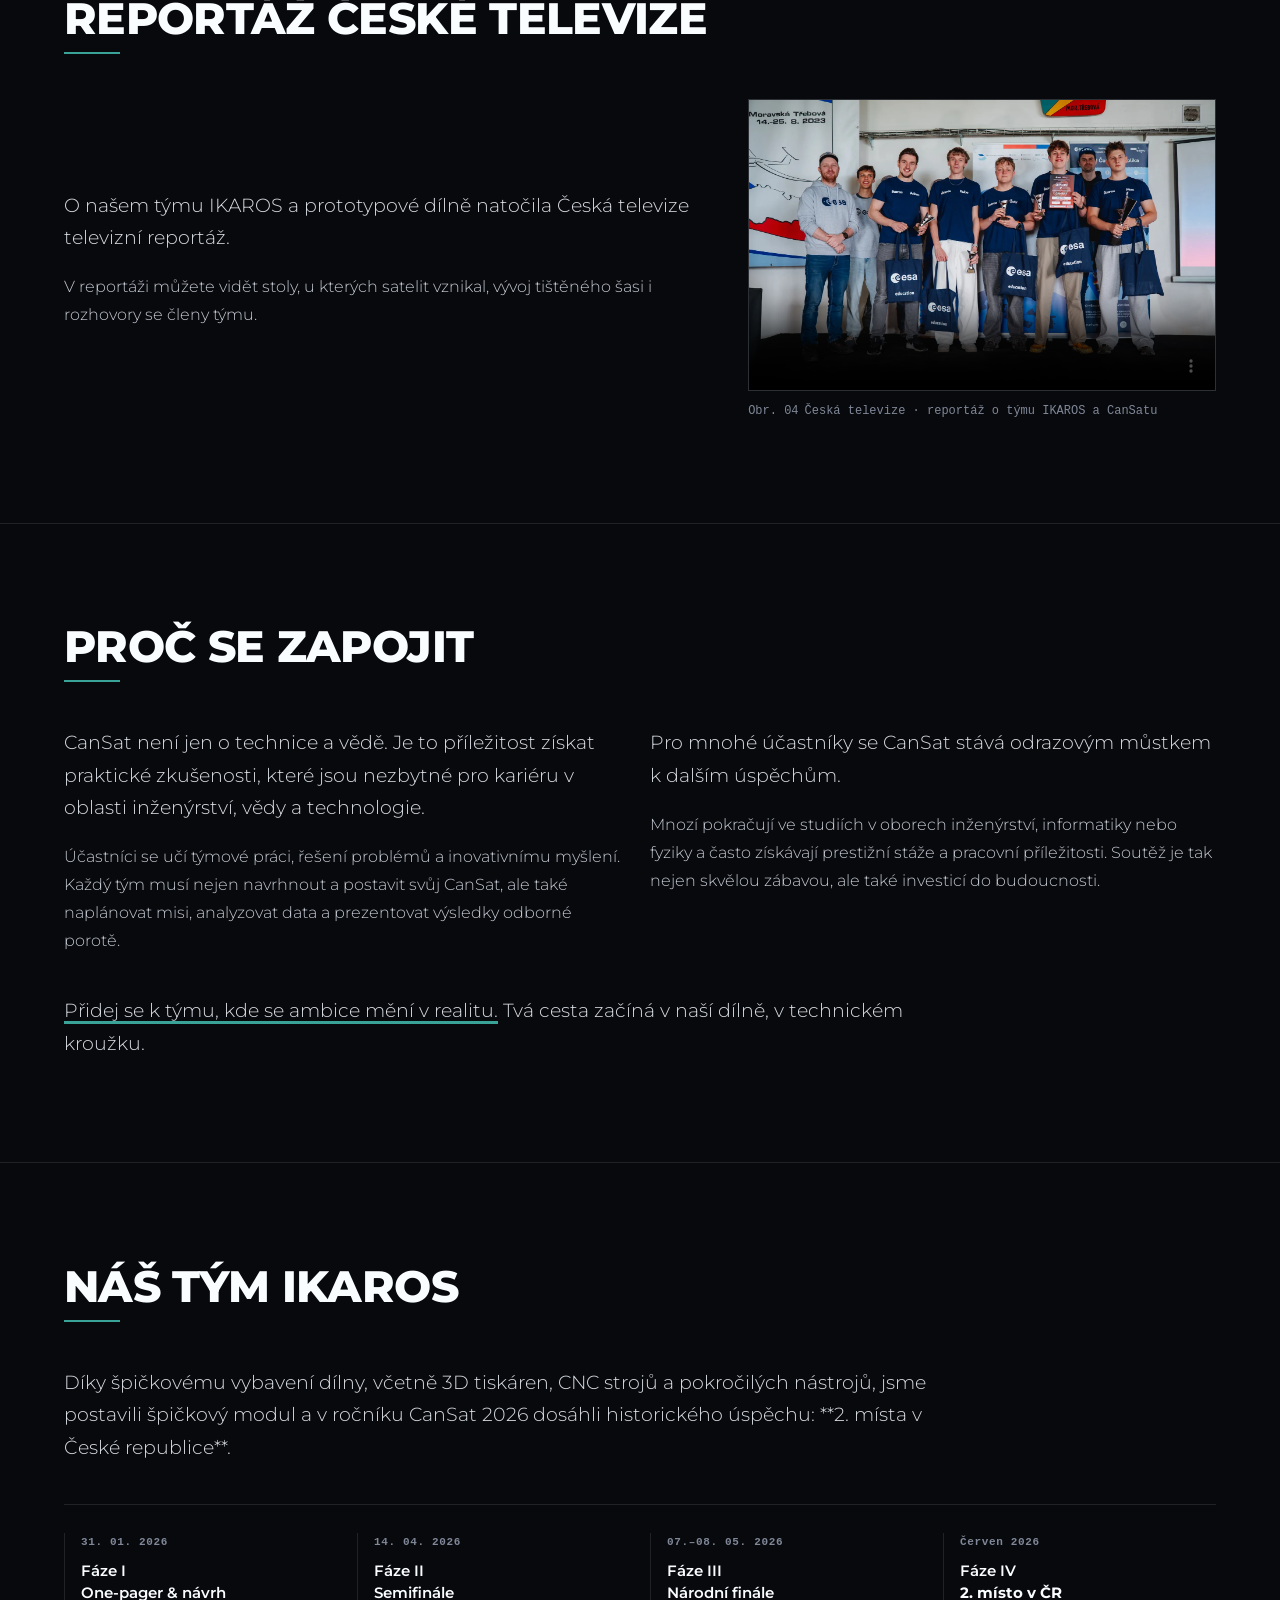
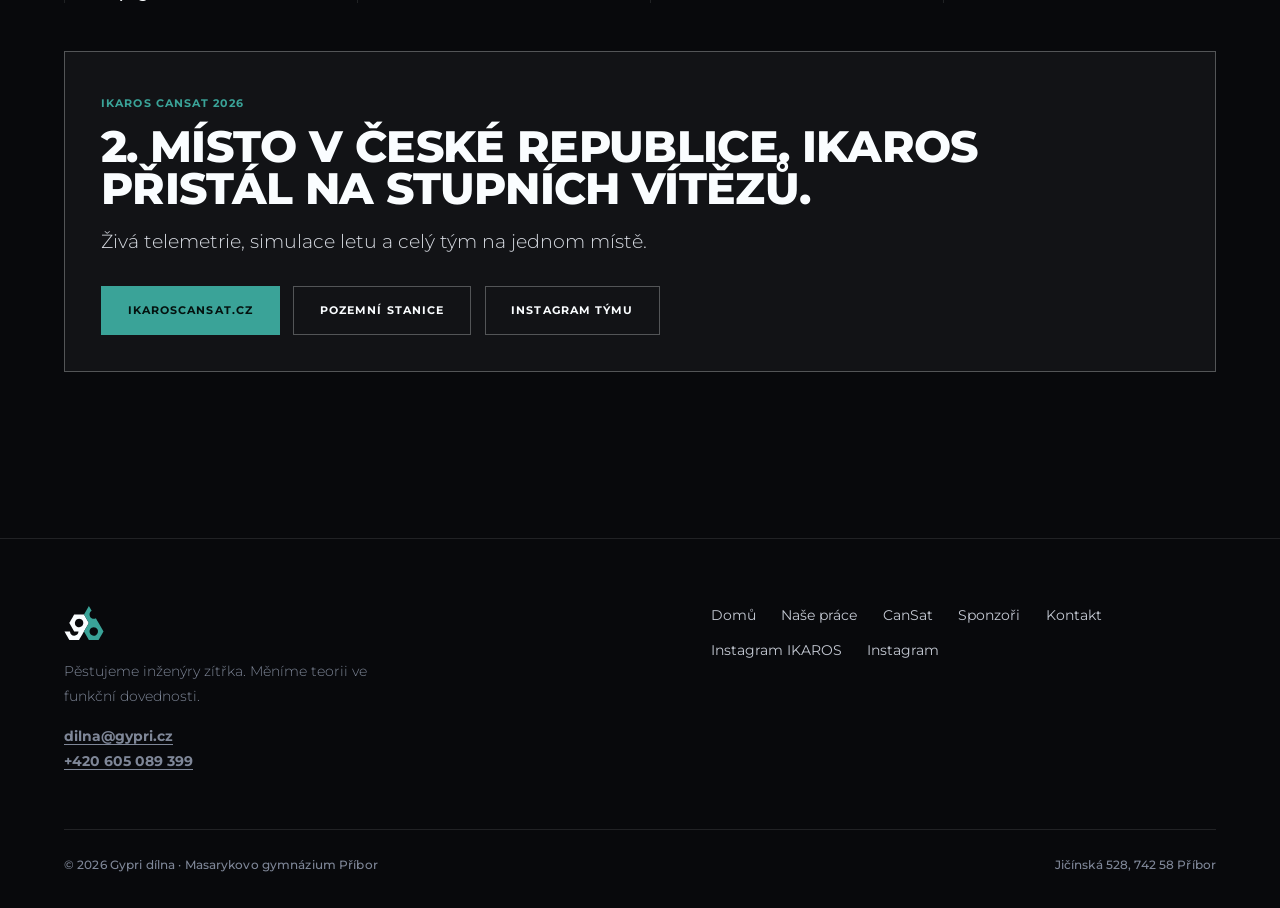
==== commit 986092e8: "Use clean root URL / for home links instead of index.html" ====
--- a/cansat.html
+++ b/cansat.html
@@ -21,12 +21,12 @@
 </div>
 
 <header class="topbar">
-  <a class="brand" href="index.html">
+  <a class="brand" href="/">
     <img class="brand-mark" src="assets/logo-svetle.svg" alt="" width="34" height="34">
     <span class="brand-word">gypri dílna</span>
   </a>
   <nav class="nav" id="nav" aria-label="Hlavní navigace">
-    <a href="index.html">Domů</a>
+    <a href="/">Domů</a>
     <a href="nase-prace.html">Naše práce</a>
     <a href="cansat.html" aria-current="page">CanSat</a>
     <a href="sponzori.html">Sponzoři</a>
@@ -263,7 +263,7 @@
         </p>
       </div>
       <nav class="footer-nav" aria-label="Odkazy v zápatí">
-        <a href="index.html">Domů</a>
+        <a href="/">Domů</a>
         <a href="nase-prace.html">Naše práce</a>
         <a href="cansat.html">CanSat</a>
         <a href="sponzori.html">Sponzoři</a>
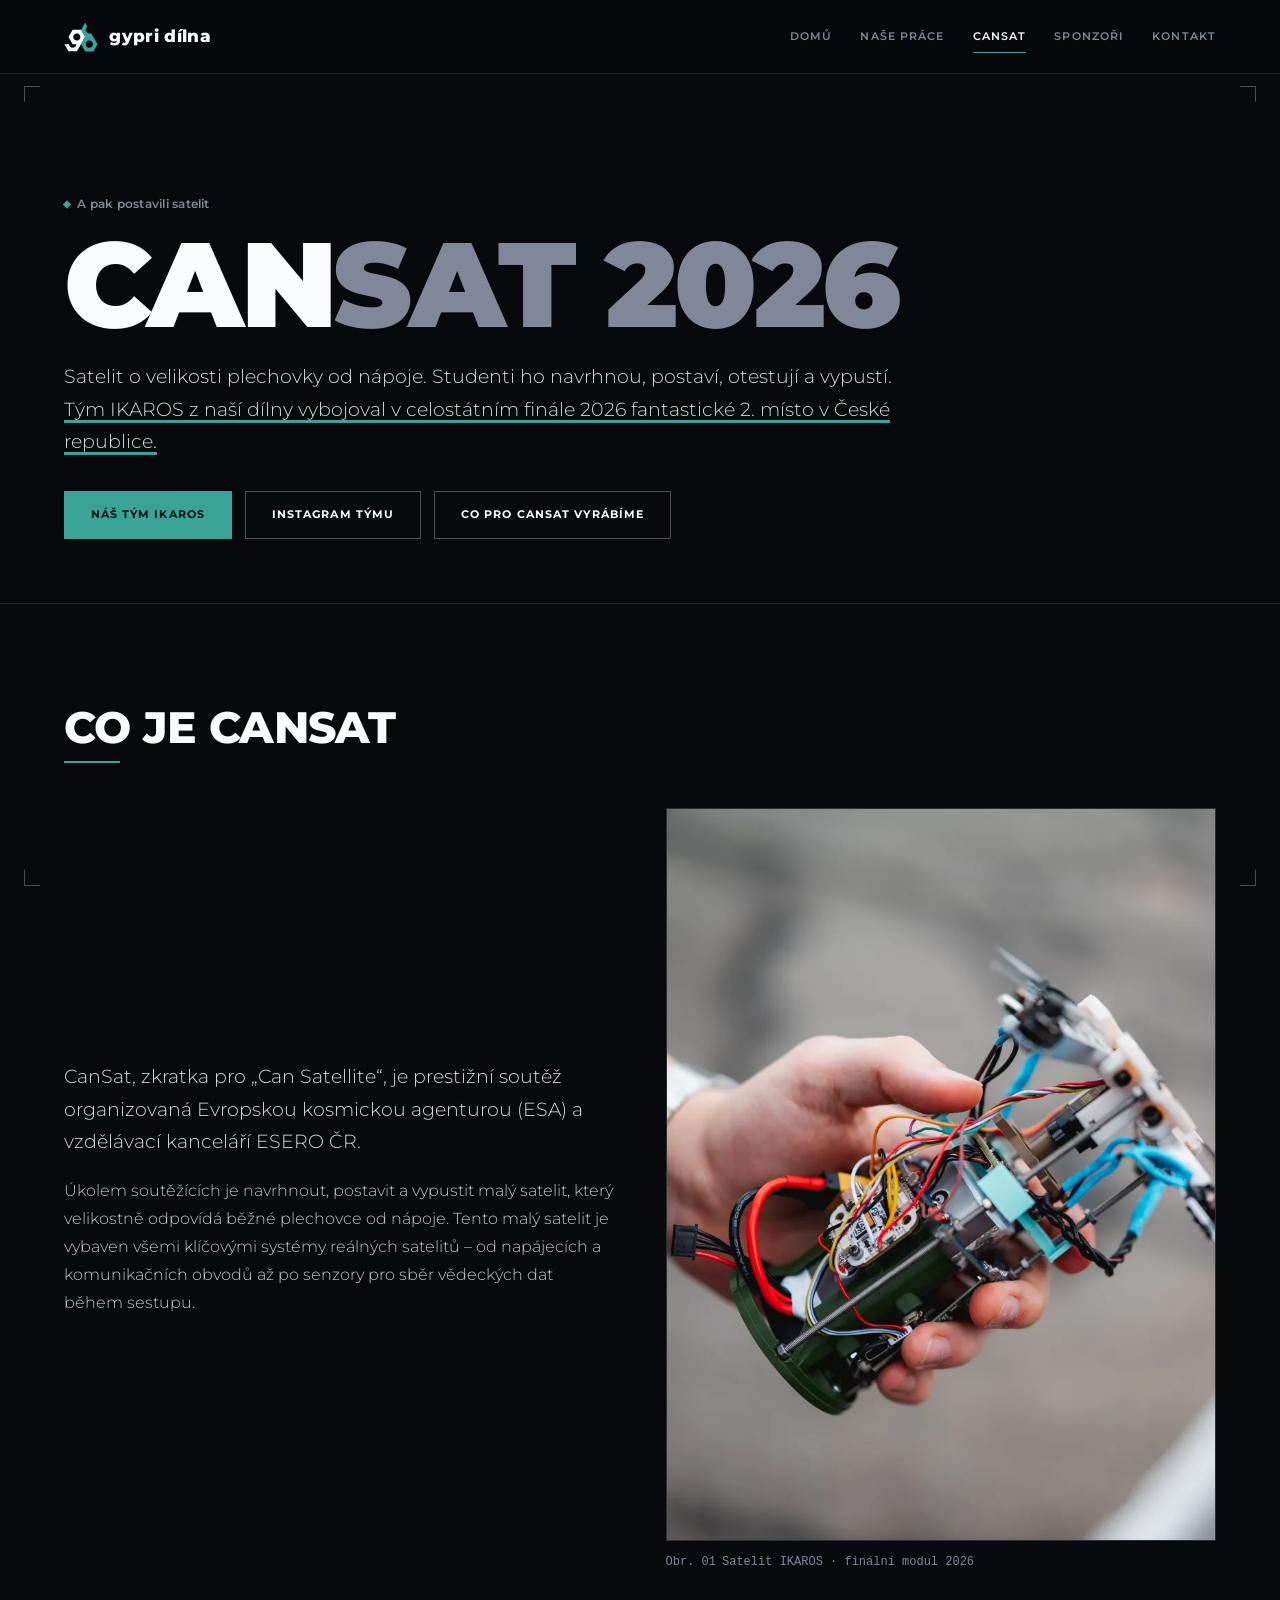
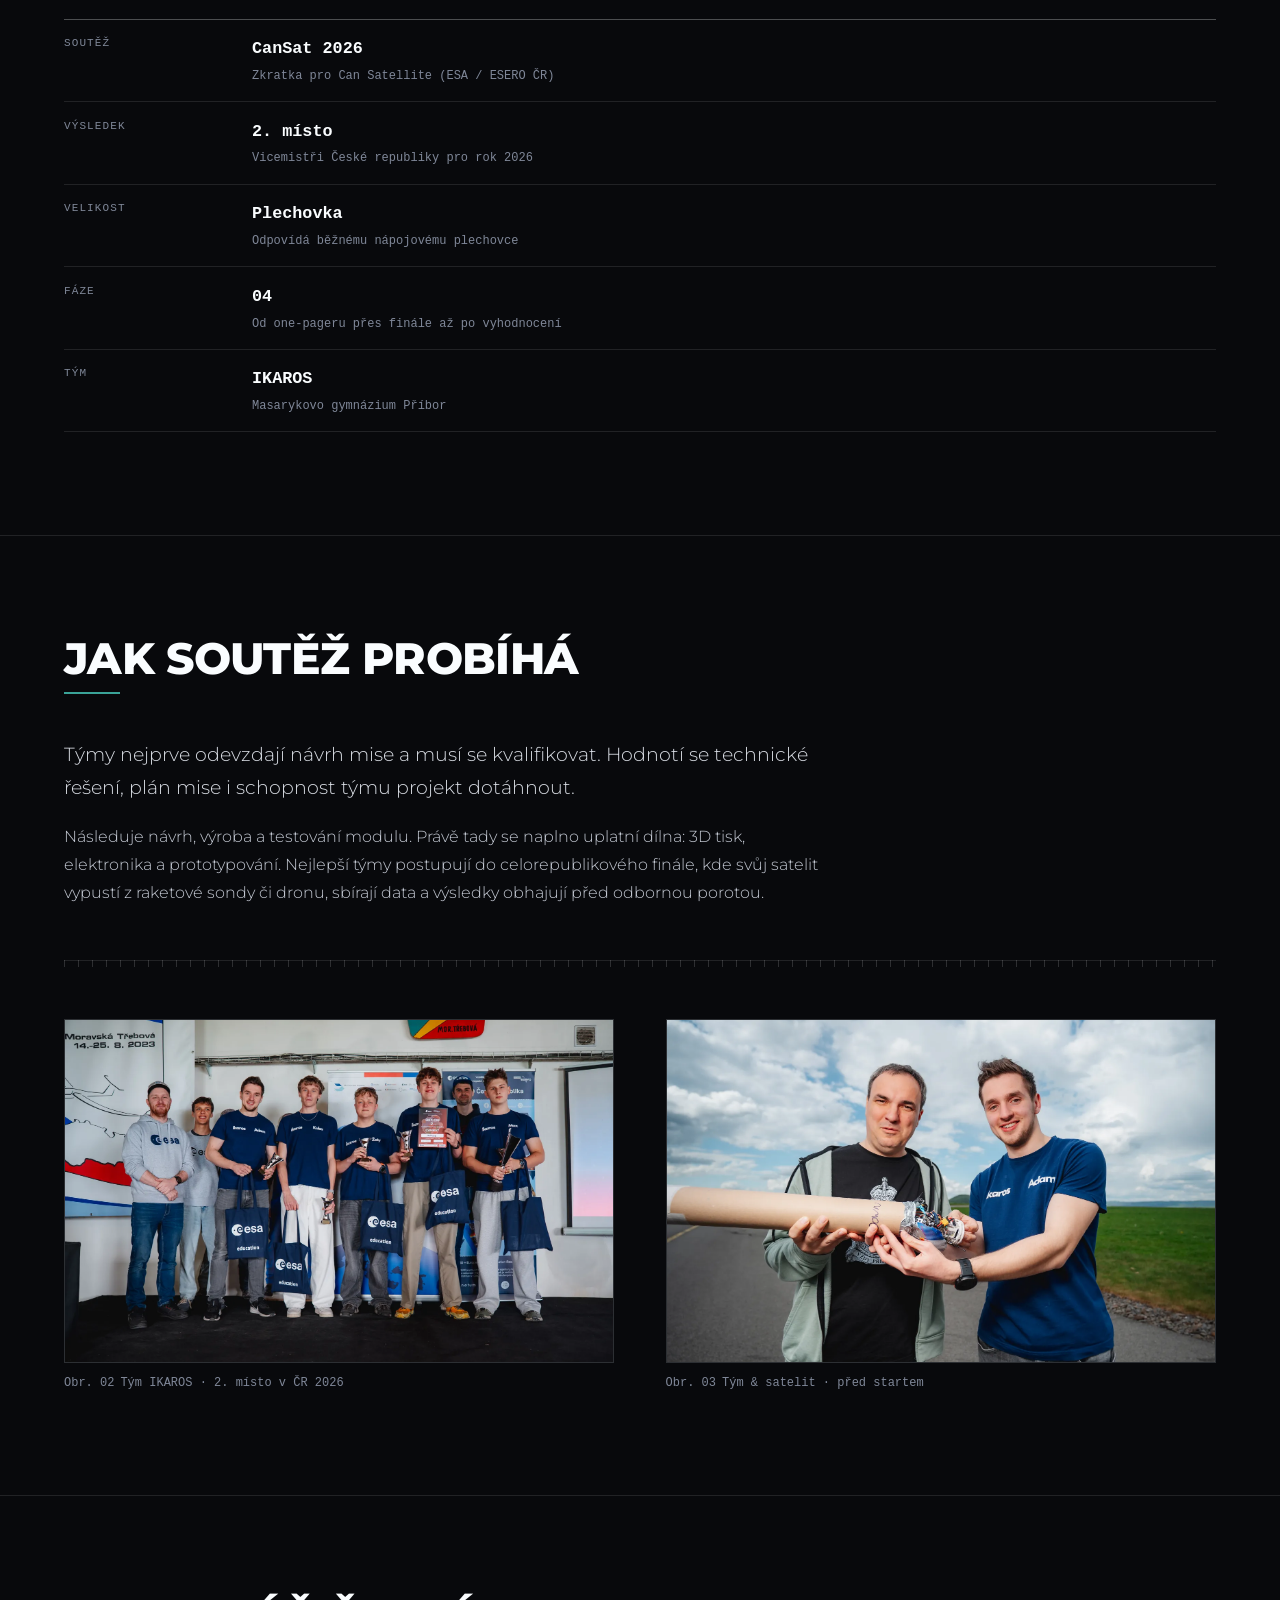
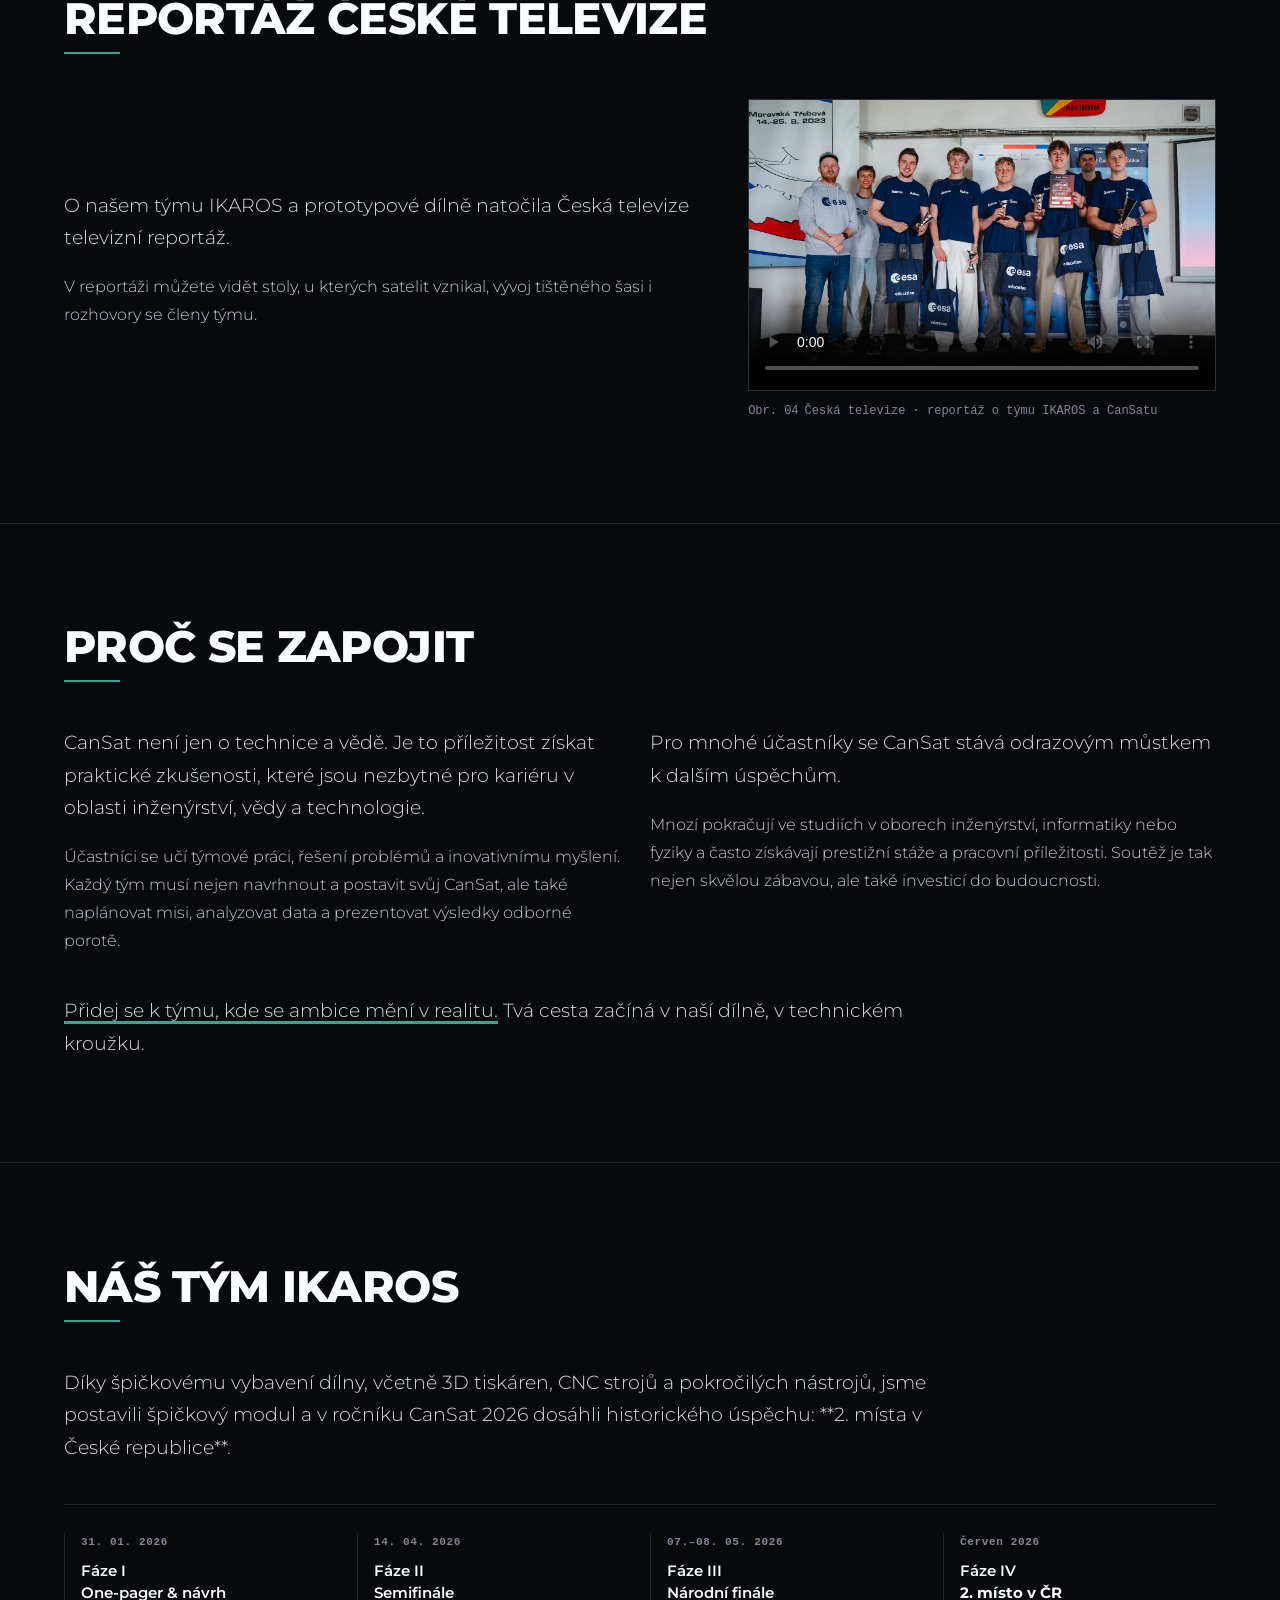
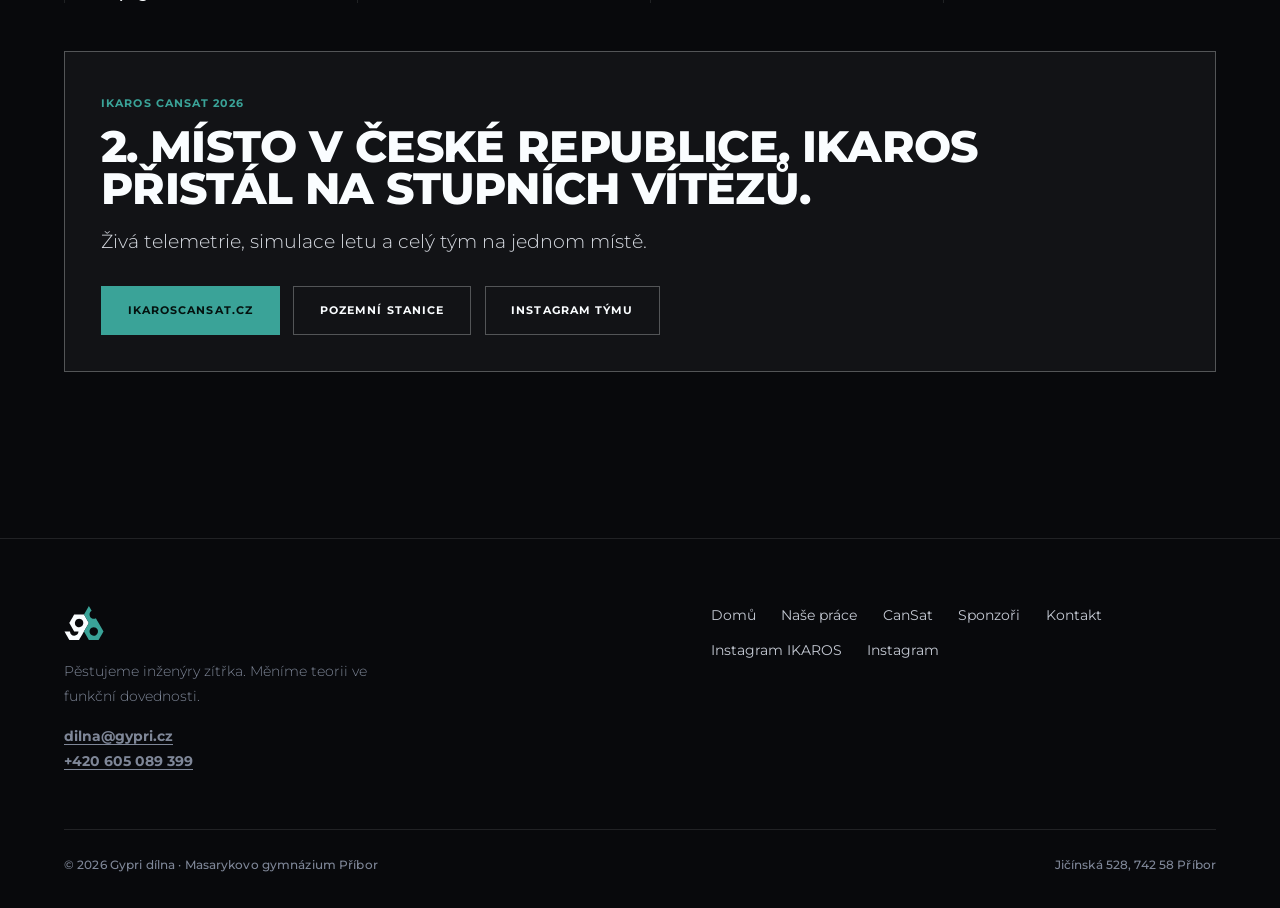
==== commit 57f221cc: "Clean extensionless URLs (Pretty URLs) for all navigation links" ====
--- a/cansat.html
+++ b/cansat.html
@@ -27,10 +27,10 @@
   </a>
   <nav class="nav" id="nav" aria-label="Hlavní navigace">
     <a href="/">Domů</a>
-    <a href="nase-prace.html">Naše práce</a>
-    <a href="cansat.html" aria-current="page">CanSat</a>
-    <a href="sponzori.html">Sponzoři</a>
-    <a href="kontakt.html">Kontakt</a>
+    <a href="/nase-prace">Naše práce</a>
+    <a href="/cansat" aria-current="page">CanSat</a>
+    <a href="/sponzori">Sponzoři</a>
+    <a href="/kontakt">Kontakt</a>
   </nav>
   <button class="nav-toggle" id="navToggle" aria-expanded="false" aria-controls="nav" aria-label="Otevřít menu"><span></span></button>
 </header>
@@ -48,7 +48,7 @@
       <div class="btn-row">
         <a class="btn btn--primary" href="https://ikaroscansat.cz/" target="_blank" rel="noopener">Náš tým IKAROS</a>
         <a class="btn" href="https://www.instagram.com/ikaroscansat" target="_blank" rel="noopener">Instagram týmu</a>
-        <a class="btn" href="nase-prace.html#cansat">Co pro CanSat vyrábíme</a>
+        <a class="btn" href="/nase-prace#cansat">Co pro CanSat vyrábíme</a>
       </div>
     </div>
   </section>
@@ -264,10 +264,10 @@
       </div>
       <nav class="footer-nav" aria-label="Odkazy v zápatí">
         <a href="/">Domů</a>
-        <a href="nase-prace.html">Naše práce</a>
-        <a href="cansat.html">CanSat</a>
-        <a href="sponzori.html">Sponzoři</a>
-        <a href="kontakt.html">Kontakt</a>
+        <a href="/nase-prace">Naše práce</a>
+        <a href="/cansat">CanSat</a>
+        <a href="/sponzori">Sponzoři</a>
+        <a href="/kontakt">Kontakt</a>
         <a href="https://www.instagram.com/ikaroscansat" target="_blank" rel="noopener">Instagram IKAROS</a>
         <a href="https://instagram.com/gymnaziumpribor" target="_blank" rel="noopener">Instagram</a>
       </nav>
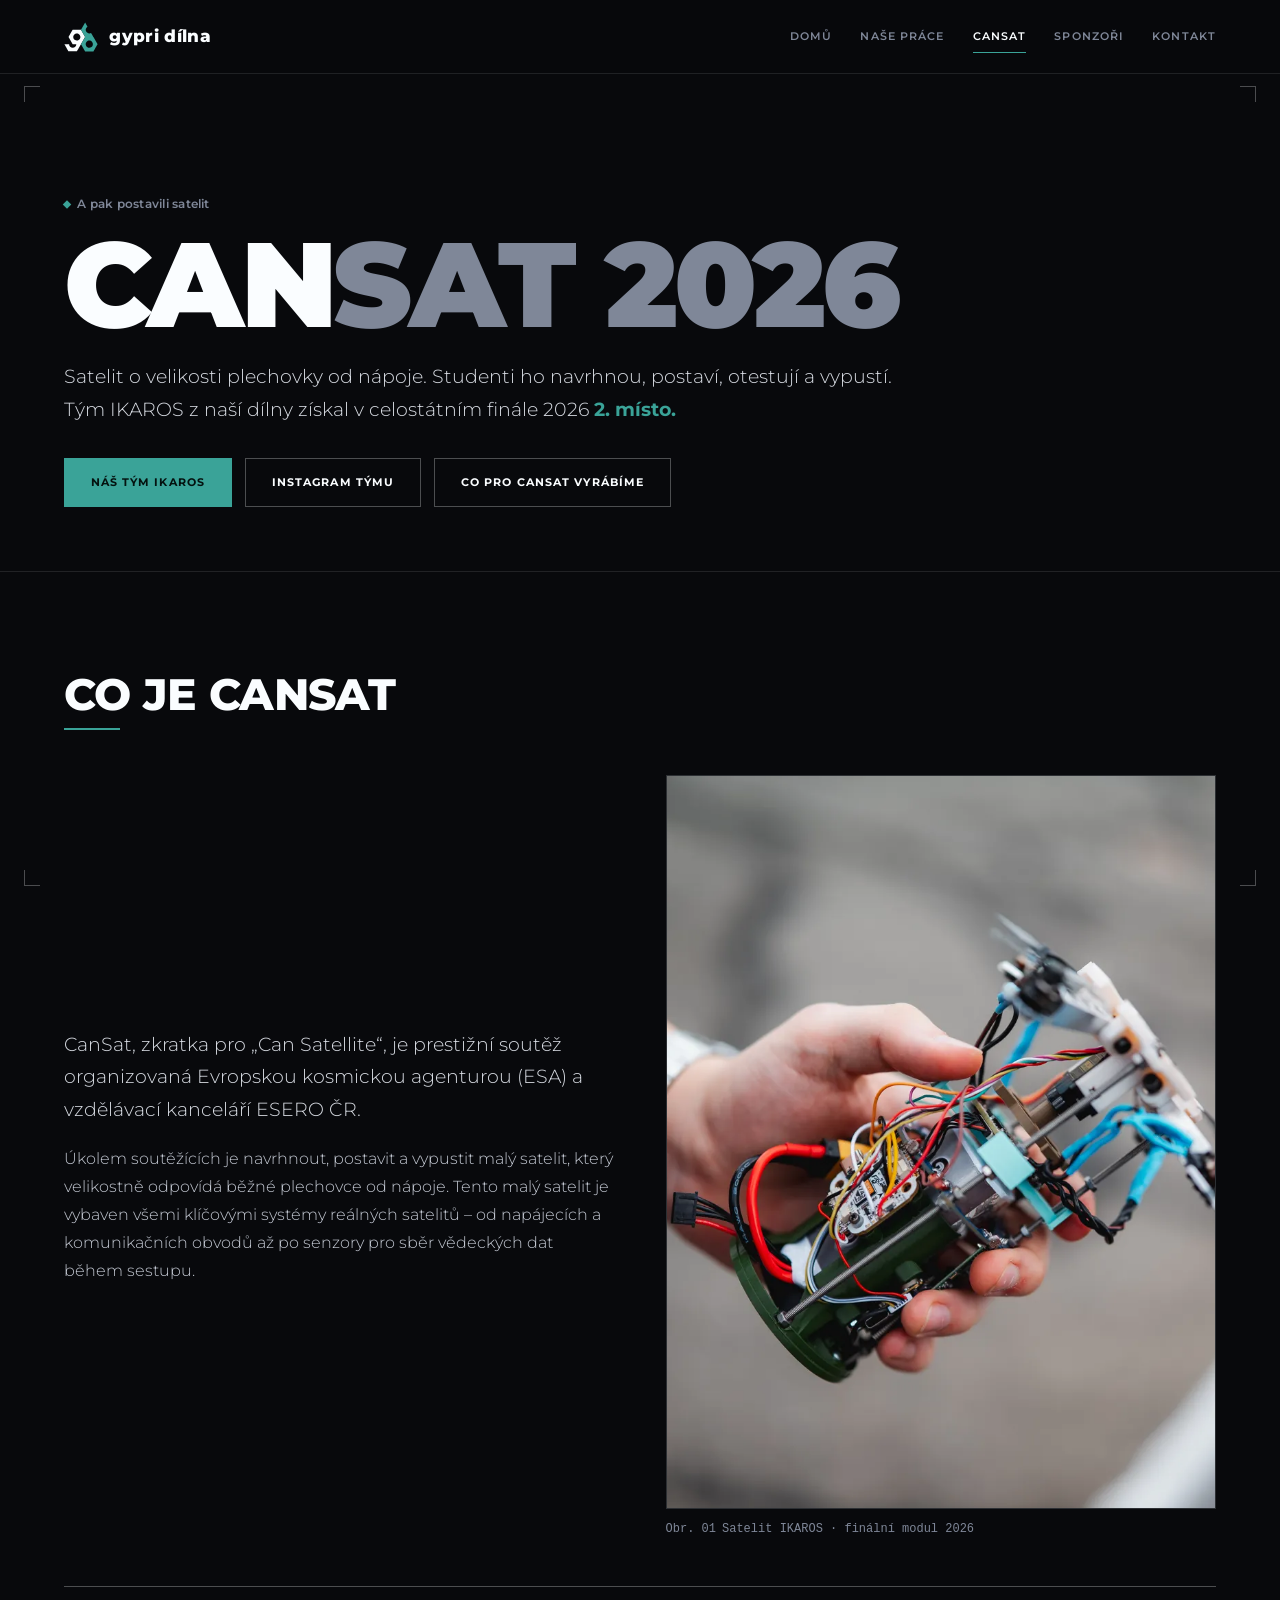
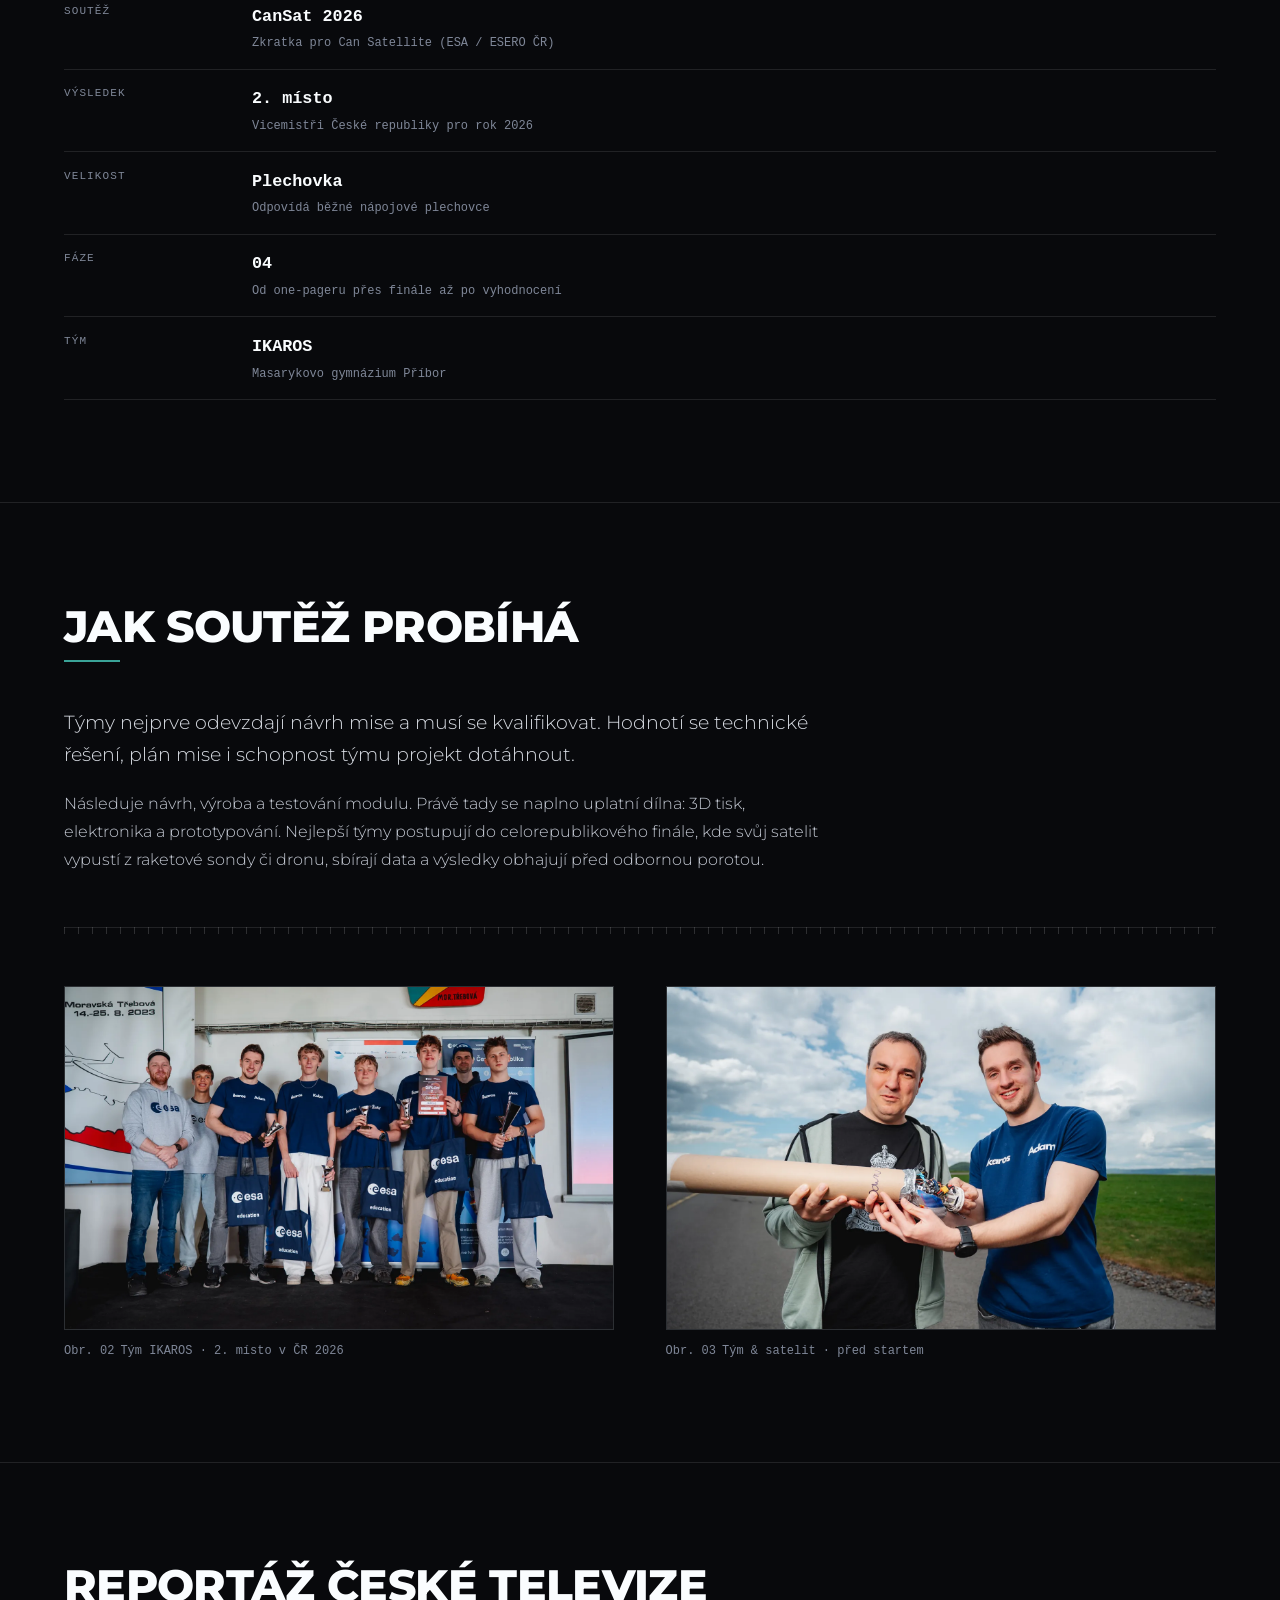
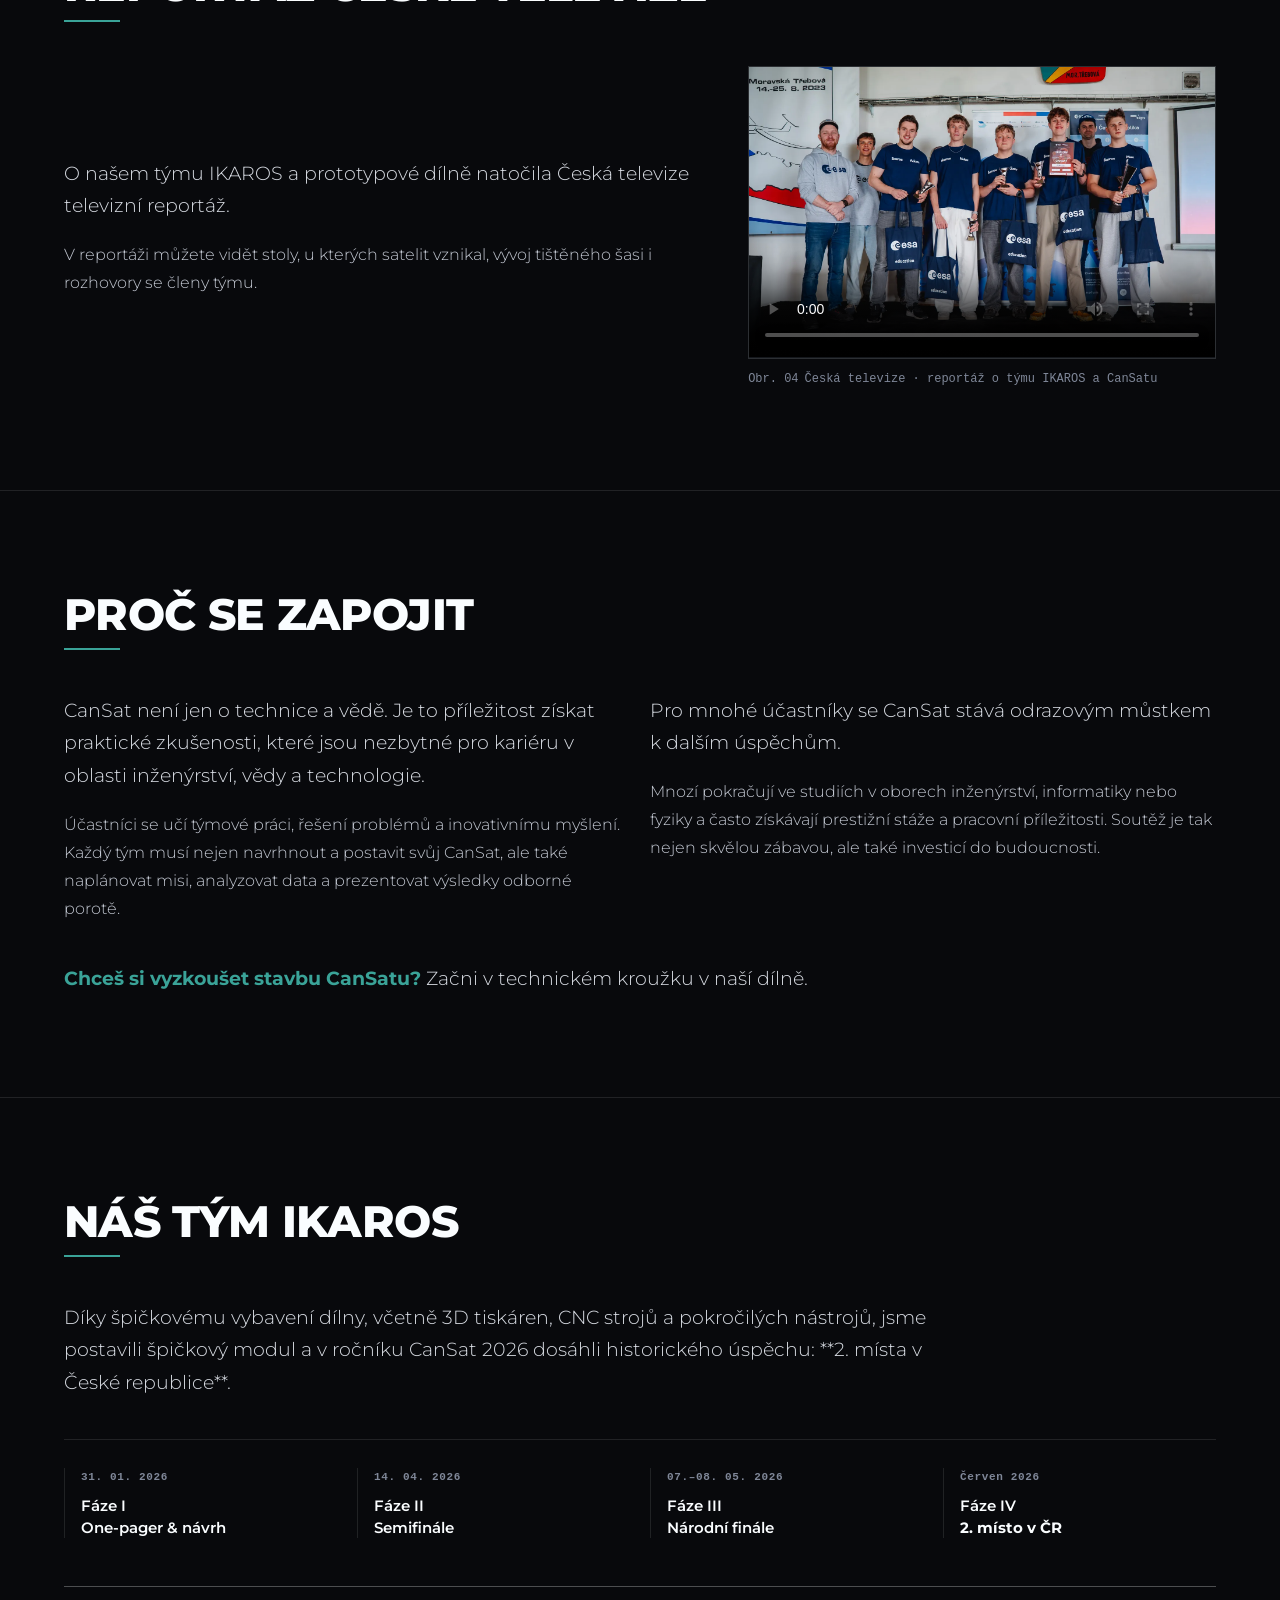
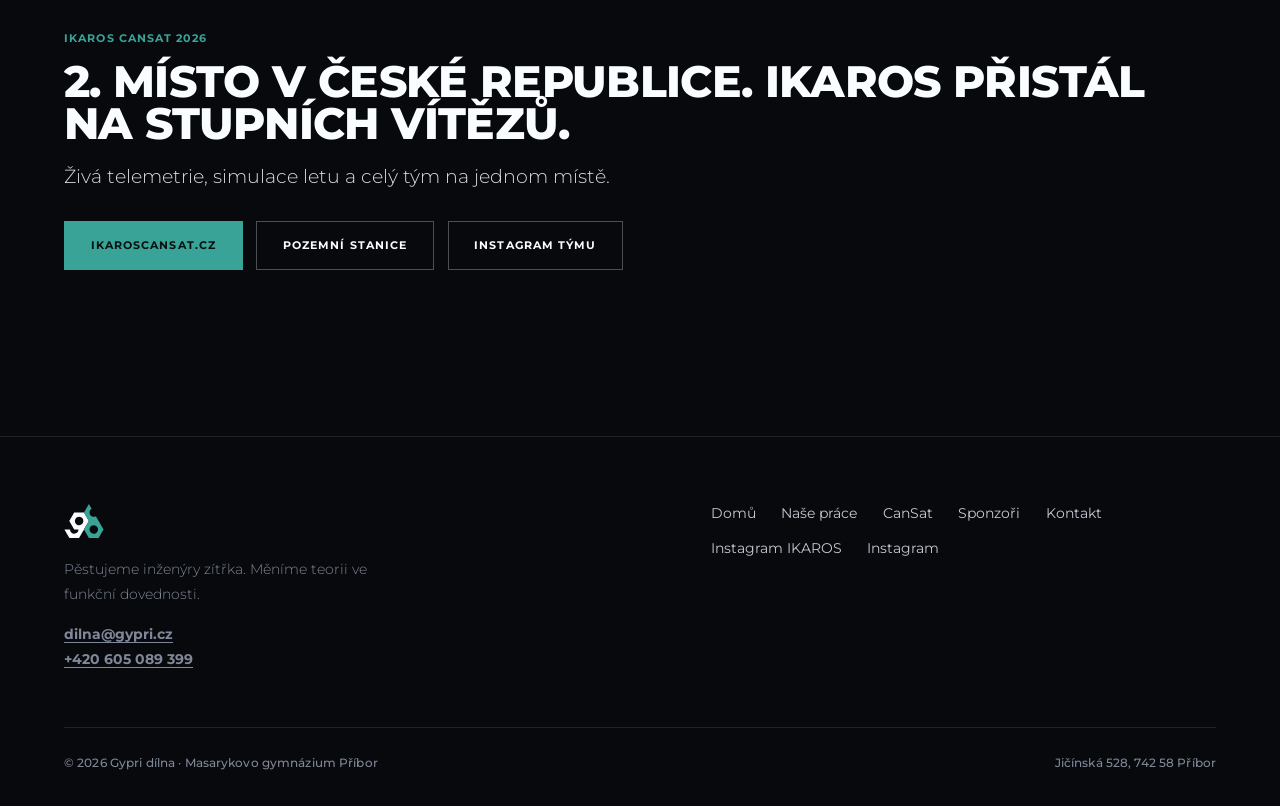
==== commit b9389f9a: "Unify sponsor tiles and simplify text emphasis" ====
--- a/cansat.html
+++ b/cansat.html
@@ -43,7 +43,7 @@
       <h1 class="page-title">Can<em>Sat 2026</em></h1>
       <p class="lead">
         Satelit o velikosti plechovky od nápoje. Studenti ho navrhnou, postaví,
-        otestují a vypustí. <span class="mark">Tým IKAROS z naší dílny vybojoval v celostátním finále 2026 fantastické 2. místo v České republice.</span>
+        otestují a vypustí. Tým IKAROS z naší dílny získal v celostátním finále 2026 <strong class="emphasis">2. místo.</strong>
       </p>
       <div class="btn-row">
         <a class="btn btn--primary" href="https://ikaroscansat.cz/" target="_blank" rel="noopener">Náš tým IKAROS</a>
@@ -92,7 +92,7 @@
         <div class="specs-row">
           <dt class="specs-label">Velikost</dt>
           <dd class="specs-val">Plechovka</dd>
-          <dd class="specs-note">Odpovídá běžnému nápojovému plechovce</dd>
+          <dd class="specs-note">Odpovídá běžné nápojové plechovce</dd>
         </div>
         <div class="specs-row">
           <dt class="specs-label">Fáze</dt>
@@ -200,8 +200,8 @@
         </div>
       </div>
       <p class="lead reveal" style="margin-top:2.5rem">
-        <span class="mark">Přidej se k týmu, kde se ambice mění v realitu.</span> Tvá cesta
-        začíná v naší dílně, v technickém kroužku.
+        <strong class="emphasis">Chceš si vyzkoušet stavbu CanSatu?</strong>
+        Začni v technickém kroužku v naší dílně.
       </p>
     </div>
   </section>
--- a/styles.css
+++ b/styles.css
@@ -7,7 +7,7 @@
      Graphite Core #2f353e · Circuit Mint #3aa398 · Cloud Paper #fafdff
    Circuit Mint is the only accent. It carries the primary action, the current
    page marker, focus, text selection, and the identity motif (the tick, the
-   rule under a section heading, the underline, the ruler mark).
+   rule under a section heading, bold emphasis, the ruler mark).
 
    The lane is instrumentation: the page is a datasheet for a workshop, so
    measured values are set in a monospace face and photographs are numbered
@@ -491,9 +491,15 @@
   transition: border-color 0.35s var(--ease);
 }
 
-.media:hover { border-color: var(--border-strong); }
-
-.media img,
+.media:hover { border-color: var(--mint); }
+
+.media img {
+  width: 100%;
+  height: 100%;
+  object-fit: cover;
+  cursor: zoom-in;
+}
+
 .media video {
   width: 100%;
   height: 100%;
@@ -531,13 +537,12 @@
   gap: 1rem;
 }
 
-/* Cloud Paper background is required: most sponsor logos are dark artwork. */
+/* Keep intrinsic logo dimensions out of grid sizing so every tile stays 3:2.
+   Cloud Paper is required: most sponsor logos are dark artwork. */
 .sponsor {
-  display: flex;
-  align-items: center;
-  justify-content: center;
+  position: relative;
+  display: block;
   aspect-ratio: 3 / 2;
-  padding: 1.5rem;
   background: var(--paper);
   border-radius: var(--radius);
   border: 1px solid var(--border);
@@ -548,10 +553,11 @@
 }
 
 .sponsor img {
-  max-width: 100%;
-  max-height: 100%;
-  width: auto;
-  height: auto;
+  position: absolute;
+  inset: 0;
+  width: 100%;
+  height: 100%;
+  padding: 1.5rem;
   object-fit: contain;
   transition: transform 0.35s var(--ease);
 }
@@ -774,6 +780,18 @@
   }
 
   .hud-tick { display: none; }
+
+  /* Mobile hero photo backdrop for .threshold */
+  .threshold {
+    background-image: linear-gradient(to bottom, rgba(8, 9, 12, 0.75), rgba(8, 9, 12, 0.94)), url('photo/dilna-hlavni.webp');
+    background-size: cover;
+    background-position: center;
+    background-repeat: no-repeat;
+  }
+
+  .threshold-figure {
+    display: none !important;
+  }
 }
 
 @media (max-width: 520px) {
@@ -829,17 +847,12 @@
 .js .section-head.is-visible::after { transform: scaleX(1); }
 
 /* --------------------------------------------------------- key phrase --
-   A mint underline on a key phrase, like a ruler line under a drawing's title.
-   Built from text-decoration, not a coloured bar behind the words, for two
-   reasons: a bar behind text lowers the contrast of the glyphs sitting on it,
-   and it cannot wrap. An underline draws below the baseline, so it never
-   touches text contrast, and it breaks across lines like normal text. */
-
-.mark {
-  text-decoration: underline;
-  text-decoration-color: var(--mint);
-  text-decoration-thickness: 0.14em;
-  text-underline-offset: 0.2em;
+   Weight and mint emphasize prose without a box or a link-like underline.
+   Keep it inline so longer phrases wrap naturally on narrow screens. */
+
+.emphasis {
+  color: var(--mint);
+  font-weight: 700;
 }
 
 /* -------------------------------------------------------- tick divider --
@@ -873,15 +886,12 @@
   background: var(--border);
 }
 
-/* --------------------------------------------------------- callout box --
-   A raised surface for a single call to action. Deliberately neutral: a surface
-   is not an accent moment, so it is a hairline and a faint wash, not a colour. */
+/* ------------------------------------------------------------- callout --
+   A single divider and whitespace separate an invitation from body copy. */
 
 .callout {
-  border: 1px solid var(--border-strong);
-  background: rgba(250, 253, 255, 0.04);
-  border-radius: var(--radius);
-  padding: clamp(1.4rem, 3vw, 2.25rem);
+  border-top: 1px solid var(--border-strong);
+  padding-top: clamp(1.4rem, 3vw, 2.25rem);
 }
 
 .label-accent {
@@ -922,21 +932,6 @@
    symmetric two-column template. */
 
 .offset-top { margin-top: -2.5rem; }
-
-/* --------------------------------------------------------- mint tag --
-   A quiet label inside prose. Outlined rather than filled, so it reads as a tag
-   and cannot be mistaken for a button. Mint on the page background is 6.52:1. */
-
-.chip {
-  display: inline-block;
-  padding: 0.15em 0.5em;
-  border: 1px solid rgba(58, 163, 152, 0.45);
-  background: rgba(58, 163, 152, 0.12);
-  color: var(--mint);
-  font-weight: 700;
-  border-radius: var(--radius);
-  line-height: 1.4;
-}
 
 /* ------------------------------------------------------------- reveals --
    Opt-in: content is only hidden once JS has confirmed it is running, so a JS
@@ -1156,3 +1151,148 @@
 
   .js .section-head::after { transform: scaleX(1); transition: none; }
 }
+
+/* ----------------------------------------------------------- lightbox -- */
+
+.lightbox {
+  position: fixed;
+  inset: 0;
+  z-index: 100;
+  display: flex;
+  align-items: center;
+  justify-content: center;
+  padding: 1.5rem;
+  opacity: 0;
+  visibility: hidden;
+  pointer-events: none;
+  transition: opacity 0.25s var(--ease), visibility 0.25s var(--ease);
+}
+
+.lightbox.is-open {
+  opacity: 1;
+  visibility: visible;
+  pointer-events: auto;
+}
+
+.lightbox-backdrop {
+  position: absolute;
+  inset: 0;
+  background: rgba(8, 9, 12, 0.93);
+  backdrop-filter: blur(8px);
+  -webkit-backdrop-filter: blur(8px);
+}
+
+.lightbox-dialog {
+  position: relative;
+  z-index: 101;
+  display: flex;
+  flex-direction: column;
+  align-items: center;
+  max-width: 90vw;
+  max-height: 90vh;
+  margin: auto;
+}
+
+.lightbox-figure {
+  margin: 0;
+  display: flex;
+  flex-direction: column;
+  align-items: center;
+  max-width: 100%;
+}
+
+.lightbox-img {
+  max-width: 100%;
+  max-height: clamp(300px, 72vh, 800px);
+  width: auto;
+  height: auto;
+  object-fit: contain;
+  border: 1px solid var(--border-strong);
+  background: var(--surface);
+  box-shadow: 0 16px 48px rgba(0, 0, 0, 0.6);
+}
+
+.lightbox-caption {
+  margin-top: 0.85rem;
+  font-family: var(--mono);
+  font-size: 0.8125rem;
+  color: var(--text);
+  text-align: center;
+  max-width: 65ch;
+  line-height: 1.5;
+}
+
+.lightbox-caption .fig-num {
+  color: var(--mint);
+  margin-right: 0.4em;
+}
+
+.lightbox-close {
+  position: absolute;
+  top: -2.75rem;
+  right: 0;
+  background: var(--surface);
+  border: 1px solid var(--border-strong);
+  color: var(--text);
+  font-family: var(--mono);
+  font-size: 0.78125rem;
+  letter-spacing: 0.04em;
+  text-transform: uppercase;
+  padding: 0.35rem 0.75rem;
+  cursor: pointer;
+  display: flex;
+  align-items: center;
+  gap: 0.5rem;
+  transition: border-color 0.2s var(--ease), color 0.2s var(--ease);
+}
+
+.lightbox-close:hover,
+.lightbox-close:focus-visible {
+  border-color: var(--mint);
+  color: var(--mint);
+}
+
+.lightbox-nav {
+  position: absolute;
+  top: 50%;
+  transform: translateY(-50%);
+  background: var(--surface);
+  border: 1px solid var(--border-strong);
+  color: var(--text);
+  font-family: var(--mono);
+  font-size: 1.5rem;
+  line-height: 1;
+  width: 44px;
+  height: 44px;
+  display: flex;
+  align-items: center;
+  justify-content: center;
+  cursor: pointer;
+  transition: border-color 0.2s var(--ease), color 0.2s var(--ease);
+  z-index: 102;
+}
+
+.lightbox-prev { left: -3.5rem; }
+.lightbox-next { right: -3.5rem; }
+
+.lightbox-nav:hover,
+.lightbox-nav:focus-visible {
+  border-color: var(--mint);
+  color: var(--mint);
+}
+
+.lightbox-counter {
+  margin-top: 0.5rem;
+  font-family: var(--mono);
+  font-size: 0.75rem;
+  color: var(--muted);
+  font-variant-numeric: tabular-nums;
+}
+
+@media (max-width: 768px) {
+  .lightbox-prev { left: 0; top: auto; bottom: -3.2rem; transform: none; }
+  .lightbox-next { right: 0; top: auto; bottom: -3.2rem; transform: none; }
+  .lightbox-close { top: -2.5rem; right: 0; }
+  .lightbox-dialog { max-width: 95vw; }
+}
+
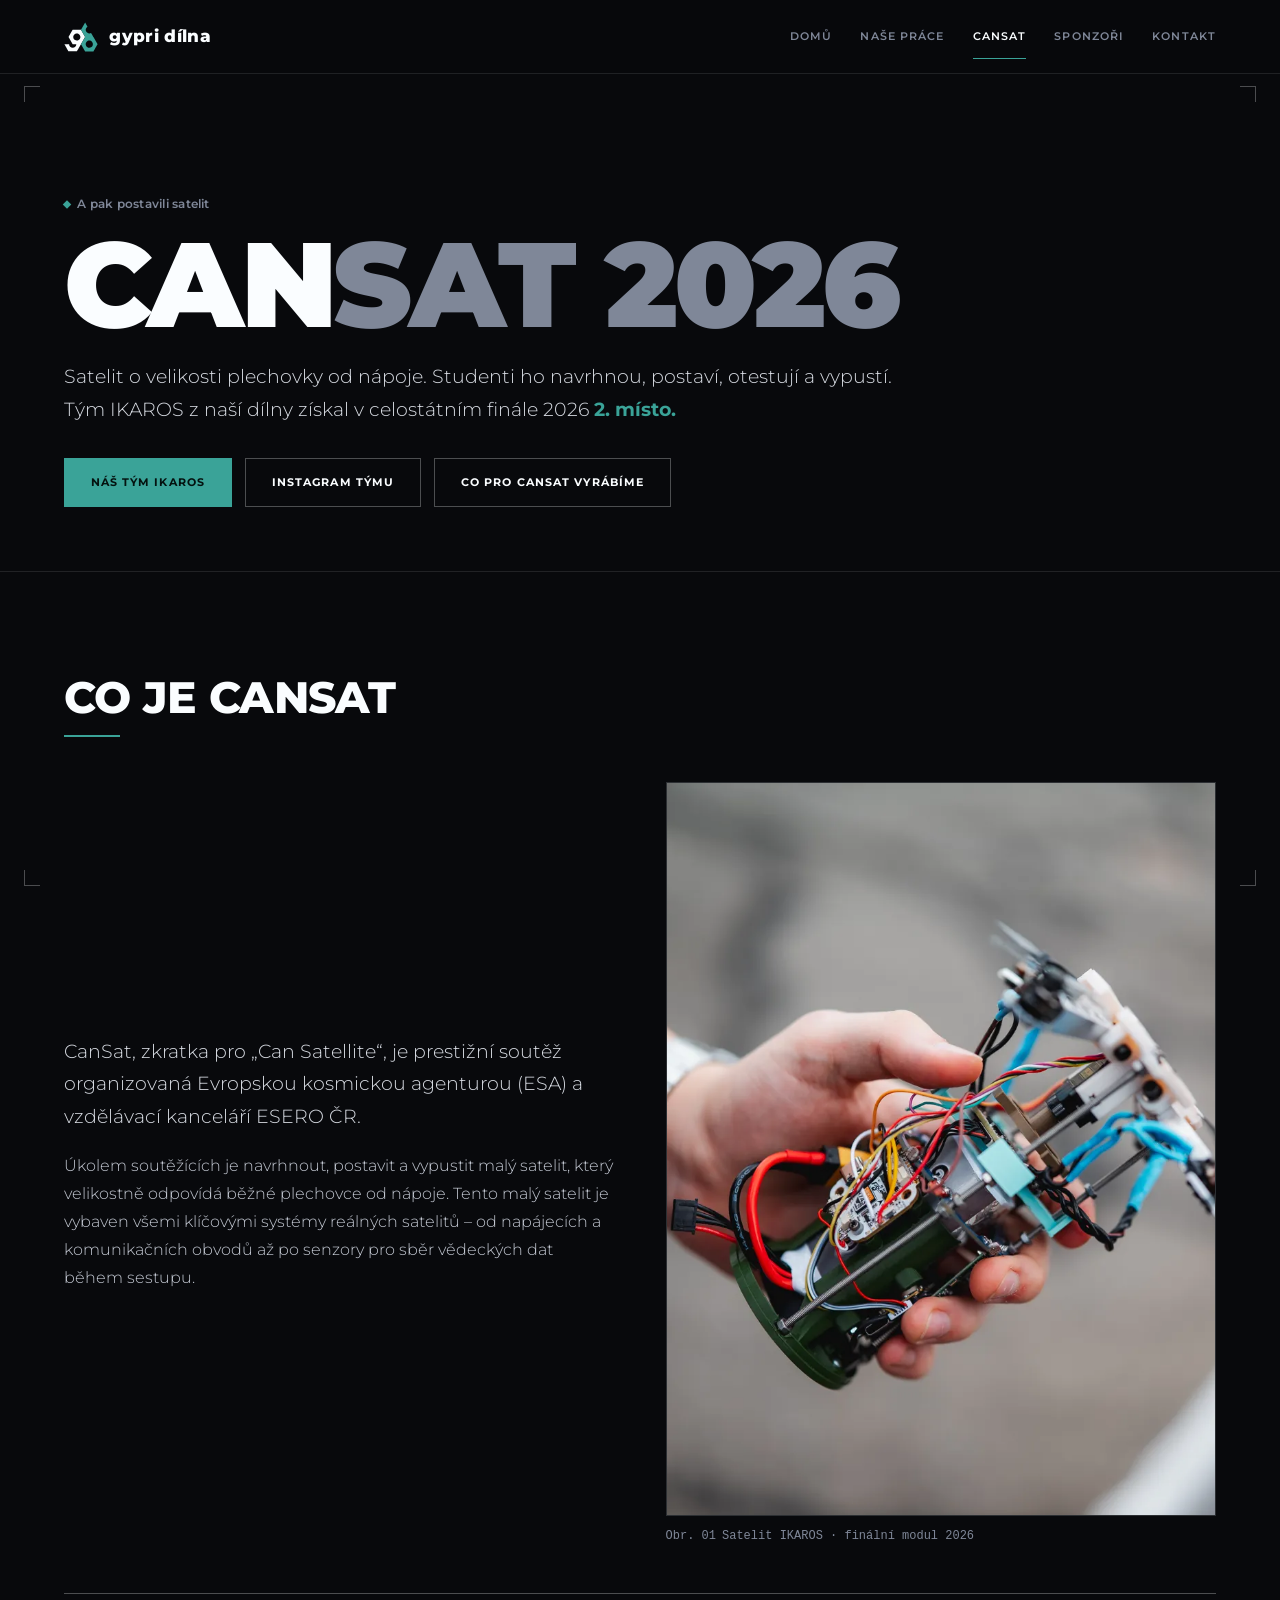
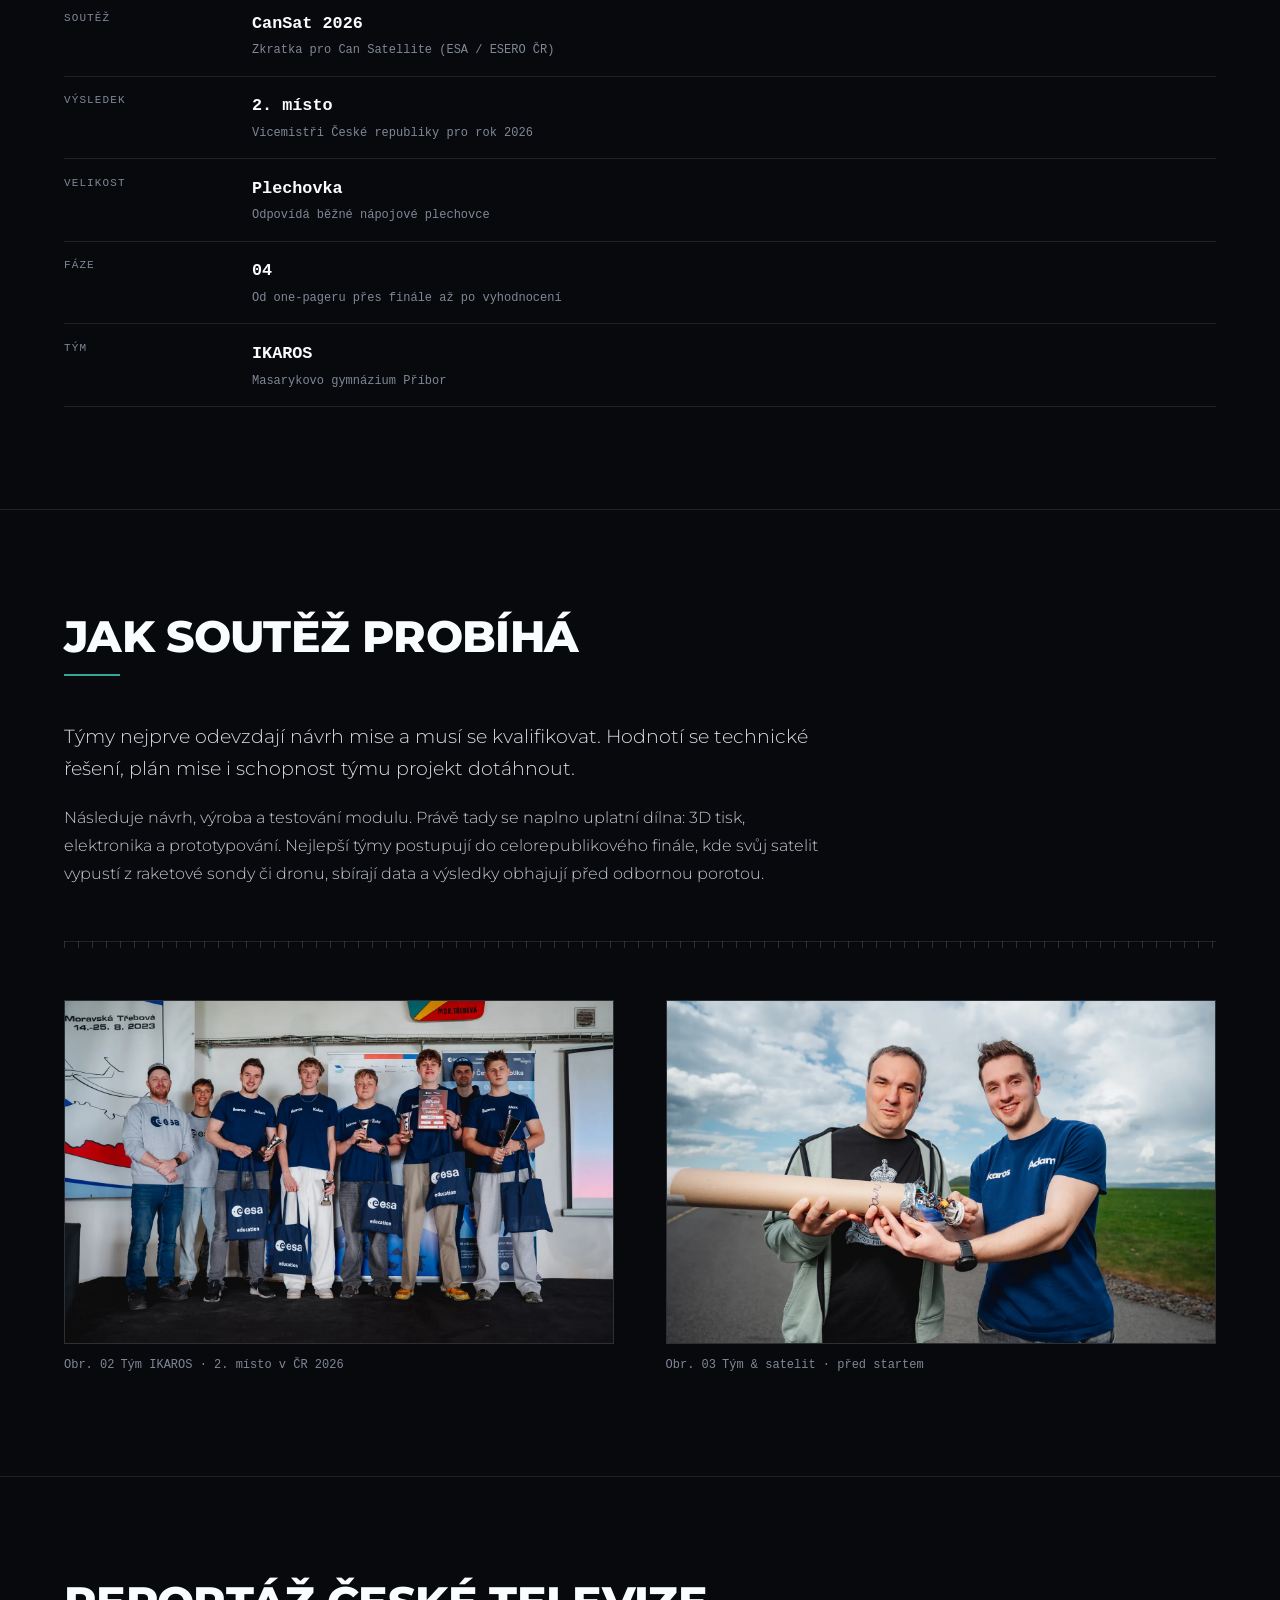
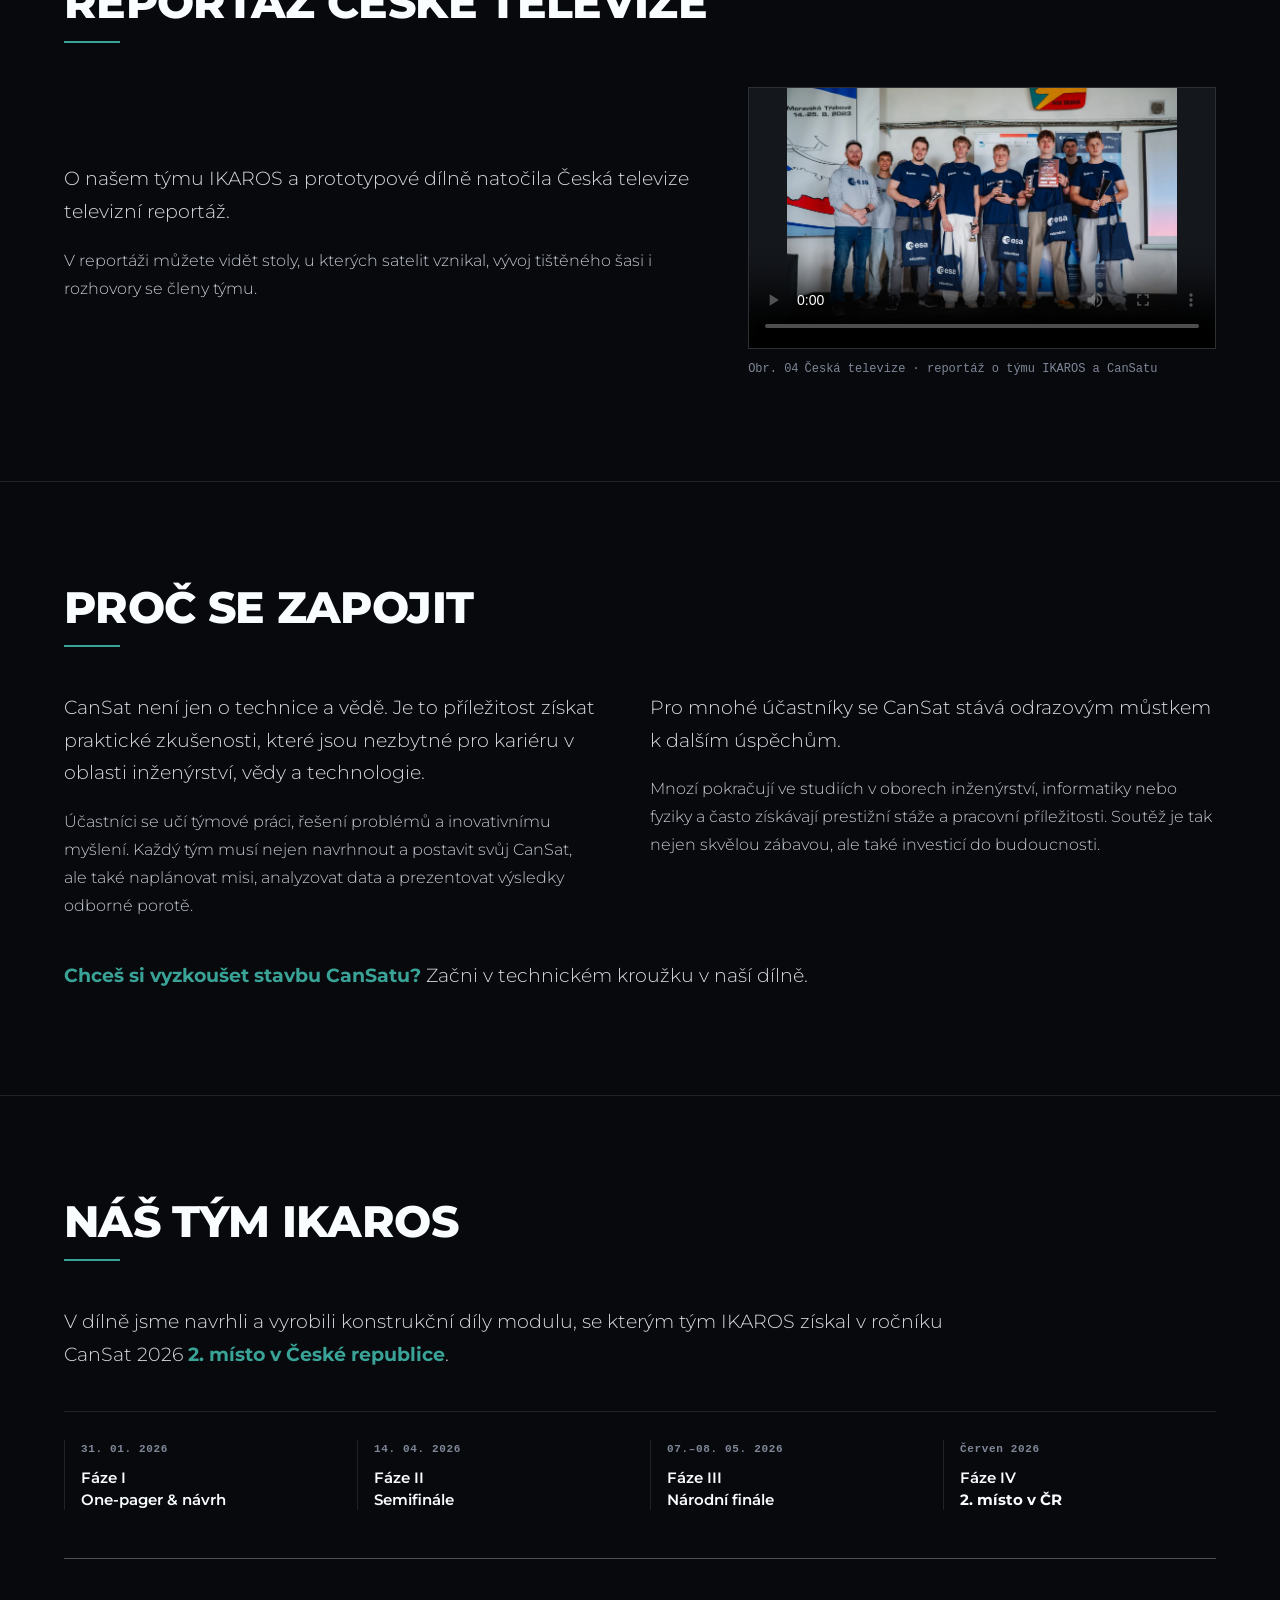
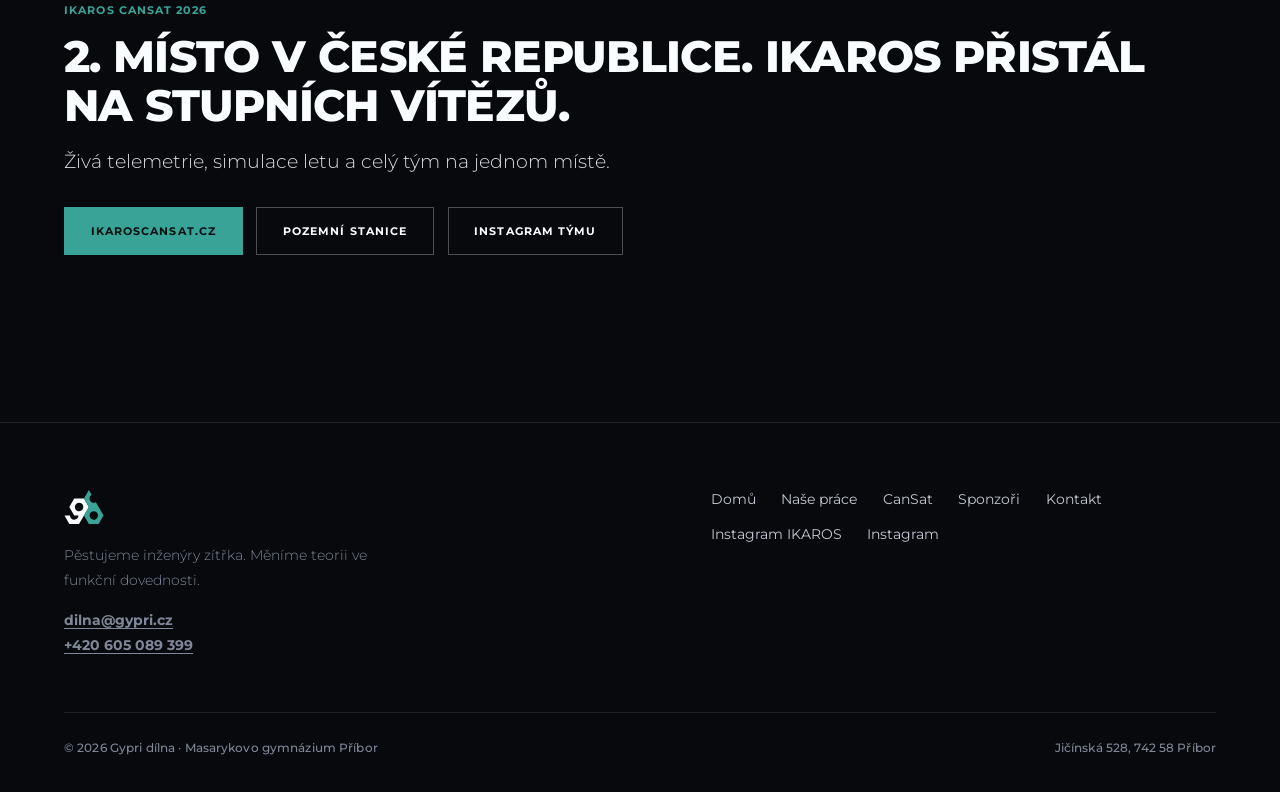
==== commit c810f38b: "Fix layout and content inconsistencies found in site audit" ====
--- a/cansat.html
+++ b/cansat.html
@@ -10,8 +10,7 @@
 <meta property="og:type" content="website">
 <meta property="og:locale" content="cs_CZ">
 <link rel="icon" type="image/svg+xml" href="assets/favicon.svg">
-<link rel="stylesheet" href="styles.css">
-<script>document.documentElement.classList.add('js');</script>
+<link rel="stylesheet" href="styles.css?v=4">
 </head>
 <body>
 
@@ -159,7 +158,7 @@
           </p>
         </div>
         <figure style="margin:0" class="reveal">
-          <div class="media">
+          <div class="media media--video">
             <video controls preload="metadata" poster="photo/cansat-2-misto.webp">
               <source src="photo/reportaz-ct.mp4" type="video/mp4">
               Váš prohlížeč nepodporuje přehrávání videa.
@@ -212,8 +211,8 @@
         <h2>Náš tým IKAROS</h2>
       </div>
       <p class="lead" style="margin-bottom:2.5rem;max-width:70ch">
-        Díky špičkovému vybavení dílny, včetně 3D tiskáren, CNC strojů a pokročilých nástrojů,
-        jsme postavili špičkový modul a v ročníku CanSat 2026 dosáhli historického úspěchu: **2. místa v České republice**.
+        V dílně jsme navrhli a vyrobili konstrukční díly modulu, se kterým tým IKAROS
+        získal v ročníku CanSat 2026 <strong class="emphasis">2. místo v České republice</strong>.
       </p>
       <div class="timeline">
         <div class="timeline-item reveal">
@@ -279,6 +278,6 @@
   </div>
 </footer>
 
-<script src="main.js"></script>
+<script src="main.js?v=4"></script>
 </body>
 </html>
--- a/styles.css
+++ b/styles.css
@@ -40,7 +40,7 @@
     'Liberation Mono', monospace;
 
   /* metrics */
-  --bar-h: 74px;
+  --bar-h: 4.625rem;
   --gutter: clamp(1.25rem, 5vw, 4.5rem);
   --maxw: 1360px;
 
@@ -61,10 +61,11 @@
 
 html {
   scroll-behavior: smooth;
+  scroll-padding-top: calc(var(--bar-h) + 1rem);
   -webkit-text-size-adjust: 100%;
   /* Grows only on very large displays, where a 16px root leaves the composition
      floating in the middle of the screen. Below ~1880px this resolves to 16px. */
-  font-size: clamp(16px, 0.85vw, 18.5px);
+  font-size: clamp(100%, 0.85vw, 115.625%);
 }
 
 body {
@@ -122,14 +123,15 @@
 h4 {
   font-weight: 800;
   text-transform: uppercase;
+  overflow-wrap: anywhere;
   line-height: 0.96;
   letter-spacing: -0.015em;
   margin: 0;
 }
 
 h1 { font-weight: 900; }
-h2 { font-size: clamp(1.6rem, 3.4vw, 2.75rem); }
-h3 { font-size: clamp(1.05rem, 1.9vw, 1.4rem); letter-spacing: 0.005em; }
+h2 { font-size: clamp(1.6rem, 3.4vw, 2.75rem); line-height: 1.12; }
+h3 { font-size: clamp(1.05rem, 1.9vw, 1.4rem); line-height: 1.15; letter-spacing: 0.005em; }
 
 /* Prose keeps a readable measure even when the container widens on a large
    display. Everything that is not prose (grids, media, the datasheet) still
@@ -139,6 +141,7 @@
   color: var(--body);
   font-weight: 300;
   max-width: 76ch;
+  text-wrap: pretty;
 }
 
 p:last-child { margin-bottom: 0; }
@@ -229,6 +232,9 @@
 }
 
 .nav a {
+  display: inline-flex;
+  align-items: center;
+  min-height: 44px;
   position: relative;
   font-size: 0.6875rem;
   font-weight: 600;
@@ -281,8 +287,8 @@
 .nav-toggle span::after { content: ''; top: 5px; }
 
 .nav-toggle[aria-expanded='true'] span { background: transparent; }
-.nav-toggle[aria-expanded='true'] span::before { transform: translateY(5px) rotate(45deg); }
-.nav-toggle[aria-expanded='true'] span::after { transform: translateY(-5px) rotate(-45deg); }
+.nav-toggle[aria-expanded='true'] span::before { transform: translate(-50%, 5px) rotate(45deg); }
+.nav-toggle[aria-expanded='true'] span::after { transform: translate(-50%, -5px) rotate(-45deg); }
 
 /* --------------------------------------------------------------- layout -- */
 
@@ -334,11 +340,12 @@
   color: var(--muted);
 }
 
-.page-hero .lead { margin-bottom: 2rem; }
+.page-hero .lead:not(:last-child) { margin-bottom: 2rem; }
 
 /* -------------------------------------------------------------- buttons -- */
 
 .btn {
+  min-height: 44px;
   display: inline-flex;
   align-items: center;
   justify-content: center;
@@ -500,10 +507,14 @@
   cursor: zoom-in;
 }
 
+.media img:focus-visible { outline-offset: -3px; }
+
+.media--video { aspect-ratio: 1286 / 720; }
+
 .media video {
   width: 100%;
   height: 100%;
-  object-fit: cover;
+  object-fit: contain;
 }
 
 .media--tall { aspect-ratio: 3 / 4; }
@@ -528,6 +539,84 @@
 }
 
 figure:hover .fig-num { color: var(--mint); }
+
+/* ------------------------------------------------------- workshop team -- */
+
+.team-grid {
+  display: flex;
+  overflow-x: auto;
+  overflow-y: hidden;
+  scroll-snap-type: x proximity;
+  -webkit-overflow-scrolling: touch;
+  scrollbar-width: none;
+  -ms-overflow-style: none;
+  gap: 1.5rem;
+  padding-bottom: 1.25rem;
+  margin-right: calc(-1 * var(--gutter));
+  padding-right: var(--gutter);
+}
+
+.team-grid::-webkit-scrollbar {
+  display: none;
+  width: 0;
+  height: 0;
+  background: transparent;
+}
+
+.team-grid:focus-visible { outline-offset: -3px; }
+
+.team-grid figure {
+  margin: 0;
+  display: flex;
+  flex-direction: column;
+  flex: 0 0 clamp(14.375rem, 22vw, 18.75rem);
+  scroll-snap-align: start;
+}
+
+.team-grid .media-caption {
+  color: var(--text);
+  font-family: inherit;
+  font-size: 1.15rem;
+  font-weight: 700;
+  display: flex;
+  flex-direction: row;
+  align-items: baseline;
+  gap: 0.45rem;
+  margin-top: 0.75rem;
+  white-space: nowrap;
+}
+
+.team-name {
+  color: var(--text);
+  font-weight: 700;
+}
+
+.team-sep {
+  color: var(--mint);
+  font-weight: 700;
+}
+
+.team-role {
+  font-family: var(--mono);
+  font-size: 0.75rem;
+  font-weight: 300;
+  letter-spacing: 0.05em;
+  text-transform: uppercase;
+  color: var(--muted);
+}
+
+.team-member--mentor .media {
+  border-color: rgba(58, 163, 152, 0.45);
+}
+
+.team-member--mentor .media:hover {
+  border-color: var(--mint);
+}
+
+.team-role--mentor {
+  color: var(--mint);
+  font-weight: 400;
+}
 
 /* ----------------------------------------------------------- sponsors -- */
 
@@ -626,6 +715,7 @@
   font-weight: 900;
   letter-spacing: -0.02em;
   line-height: 1.3;
+  overflow-wrap: anywhere;
   transition: color 0.25s var(--ease);
 }
 
@@ -710,10 +800,26 @@
   .timeline { grid-template-columns: repeat(2, 1fr); row-gap: 1.75rem; }
 }
 
-@media (max-width: 860px) {
-  :root { --bar-h: 66px; }
-
-  .nav-toggle { display: block; }
+@media (max-width: 53.75em) {
+  :root { --bar-h: 4.125rem; }
+
+  .js .nav-toggle { display: block; }
+
+  html:not(.js) .topbar {
+    position: static;
+    height: auto;
+    flex-wrap: wrap;
+    padding-block: 1rem;
+  }
+
+  html:not(.js) .nav {
+    position: static;
+    flex-basis: 100%;
+    max-height: none;
+    border-bottom: 0;
+  }
+
+  html:not(.js) main { padding-top: 0; }
 
   .nav {
     position: fixed;
@@ -728,12 +834,18 @@
        open menu, which is what the "glitch" in the top bar was. */
     background: var(--bg);
     border-bottom: 1px solid var(--border);
-    max-height: 0;
-    overflow: hidden;
-    transition: max-height 0.35s var(--ease);
-  }
-
-  .nav.is-open { max-height: 70vh; }
+    max-height: min(70dvh, calc(100dvh - var(--bar-h)));
+    overflow-y: auto;
+  }
+
+  .js .nav {
+    visibility: hidden;
+    opacity: 0;
+    transform: translateY(-0.5rem);
+    transition: opacity 0.2s var(--ease), transform 0.2s var(--ease), visibility 0.2s;
+  }
+
+  .js .nav.is-open { visibility: visible; opacity: 1; transform: none; }
 
   .nav a {
     width: 100%;
@@ -741,23 +853,6 @@
     border-bottom: 1px solid var(--border);
     font-size: 0.75rem;
   }
-
-  /* The links arrive one after another instead of as a slab. Transform and
-     opacity only, and JS-gated, so a script failure leaves them visible. */
-  .js .nav a {
-    opacity: 0;
-    transform: translateY(-6px);
-    transition: opacity 0.3s var(--ease), transform 0.3s var(--ease),
-      color 0.25s var(--ease);
-  }
-
-  .js .nav.is-open a { opacity: 1; transform: none; }
-
-  .js .nav.is-open a:nth-child(1) { transition-delay: 0.04s; }
-  .js .nav.is-open a:nth-child(2) { transition-delay: 0.08s; }
-  .js .nav.is-open a:nth-child(3) { transition-delay: 0.12s; }
-  .js .nav.is-open a:nth-child(4) { transition-delay: 0.16s; }
-  .js .nav.is-open a:nth-child(5) { transition-delay: 0.2s; }
 
   .nav a:last-child { border-bottom: 0; }
 
@@ -934,13 +1029,13 @@
 .offset-top { margin-top: -2.5rem; }
 
 /* ------------------------------------------------------------- reveals --
-   Opt-in: content is only hidden once JS has confirmed it is running, so a JS
-   failure never leaves the page blank. main.js adds .is-visible on scroll. */
+   Opt in only after main.js finishes setup. A missing or failed script leaves
+   content visible and navigation in the document flow. */
 
 .js .reveal {
   opacity: 0;
-  transform: translateY(24px);
-  transition: opacity 0.7s var(--ease), transform 0.7s var(--ease);
+  transform: translateY(12px);
+  transition: opacity 0.4s var(--ease), transform 0.4s var(--ease);
 }
 
 .js .reveal.is-visible {
@@ -1103,9 +1198,13 @@
    logo answering the cursor. Nothing runs on its own, and everything stops
    under prefers-reduced-motion. */
 
-@media (max-width: 860px) {
+@media (max-width: 53.75em) {
   .offset-top { margin-top: 0; }
   .photo-strip { grid-template-columns: 1fr 1fr; }
+
+  .team-grid figure {
+    flex: 0 0 clamp(12.5rem, 48vw, 16.25rem);
+  }
 }
 
 @media (max-width: 560px) {
@@ -1130,6 +1229,10 @@
 
 @media (max-width: 520px) {
   .photo-strip { grid-template-columns: 1fr; }
+
+  .team-grid figure {
+    flex: 0 0 clamp(11.875rem, 62vw, 15rem);
+  }
 }
 
 @media (prefers-reduced-motion: reduce) {
@@ -1138,6 +1241,7 @@
   *,
   *::before,
   *::after {
+    transition-delay: 0s !important;
     transition-duration: 0.001ms !important;
   }
 
@@ -1150,6 +1254,7 @@
   }
 
   .js .section-head::after { transform: scaleX(1); transition: none; }
+  .js .nav { transform: none; }
 }
 
 /* ----------------------------------------------------------- lightbox -- */
@@ -1158,20 +1263,32 @@
   position: fixed;
   inset: 0;
   z-index: 100;
-  display: flex;
+  display: none;
   align-items: center;
   justify-content: center;
   padding: 1.5rem;
+  width: 100%;
+  height: 100%;
+  max-width: none;
+  max-height: none;
+  margin: 0;
+  border: 0;
+  background: transparent;
+  color: var(--text);
   opacity: 0;
-  visibility: hidden;
-  pointer-events: none;
-  transition: opacity 0.25s var(--ease), visibility 0.25s var(--ease);
-}
-
-.lightbox.is-open {
+  transition: opacity 0.2s var(--ease), display 0.2s allow-discrete,
+    overlay 0.2s allow-discrete;
+}
+
+.lightbox[open] {
+  display: flex;
   opacity: 1;
-  visibility: visible;
-  pointer-events: auto;
+}
+
+.lightbox::backdrop { background: transparent; }
+
+@starting-style {
+  .lightbox[open] { opacity: 0; }
 }
 
 .lightbox-backdrop {
@@ -1185,15 +1302,18 @@
 .lightbox-dialog {
   position: relative;
   z-index: 101;
-  display: flex;
-  flex-direction: column;
+  display: grid;
+  grid-template-columns: 44px minmax(0, 1fr) 44px;
+  gap: 0.75rem;
   align-items: center;
-  max-width: 90vw;
-  max-height: 90vh;
+  width: min(100%, 70rem);
   margin: auto;
 }
 
 .lightbox-figure {
+  grid-column: 2;
+  grid-row: 2;
+  min-width: 0;
   margin: 0;
   display: flex;
   flex-direction: column;
@@ -1203,7 +1323,7 @@
 
 .lightbox-img {
   max-width: 100%;
-  max-height: clamp(300px, 72vh, 800px);
+  max-height: min(72dvh, calc(100dvh - 12rem), 800px);
   width: auto;
   height: auto;
   object-fit: contain;
@@ -1213,6 +1333,8 @@
 }
 
 .lightbox-caption {
+  max-height: 4.5em;
+  overflow-y: auto;
   margin-top: 0.85rem;
   font-family: var(--mono);
   font-size: 0.8125rem;
@@ -1228,9 +1350,10 @@
 }
 
 .lightbox-close {
-  position: absolute;
-  top: -2.75rem;
-  right: 0;
+  grid-column: 1 / -1;
+  grid-row: 1;
+  justify-self: end;
+  min-height: 44px;
   background: var(--surface);
   border: 1px solid var(--border-strong);
   color: var(--text);
@@ -1253,9 +1376,7 @@
 }
 
 .lightbox-nav {
-  position: absolute;
-  top: 50%;
-  transform: translateY(-50%);
+  grid-row: 2;
   background: var(--surface);
   border: 1px solid var(--border-strong);
   color: var(--text);
@@ -1272,8 +1393,8 @@
   z-index: 102;
 }
 
-.lightbox-prev { left: -3.5rem; }
-.lightbox-next { right: -3.5rem; }
+.lightbox-prev { grid-column: 1; }
+.lightbox-next { grid-column: 3; }
 
 .lightbox-nav:hover,
 .lightbox-nav:focus-visible {
@@ -1282,7 +1403,9 @@
 }
 
 .lightbox-counter {
-  margin-top: 0.5rem;
+  grid-column: 1 / -1;
+  grid-row: 3;
+  text-align: center;
   font-family: var(--mono);
   font-size: 0.75rem;
   color: var(--muted);
@@ -1290,9 +1413,38 @@
 }
 
 @media (max-width: 768px) {
-  .lightbox-prev { left: 0; top: auto; bottom: -3.2rem; transform: none; }
-  .lightbox-next { right: 0; top: auto; bottom: -3.2rem; transform: none; }
-  .lightbox-close { top: -2.5rem; right: 0; }
-  .lightbox-dialog { max-width: 95vw; }
-}
-
+  .lightbox-figure { grid-column: 1 / -1; }
+  .lightbox-nav { grid-row: 3; }
+  .lightbox-counter { grid-column: 2; }
+}
+
+/* Press feedback starts immediately, including on touch, without moving targets. */
+.btn,
+.nav-toggle,
+.lightbox-close,
+.lightbox-nav,
+.media img[role='button'] { touch-action: manipulation; }
+
+.btn:active,
+.nav-toggle:active,
+.lightbox-close:active,
+.lightbox-nav:active {
+  background: var(--border-strong);
+  transition: none;
+}
+
+.btn--primary:active { background: var(--mint-bright); }
+
+@media (prefers-reduced-transparency: reduce), (prefers-contrast: more) {
+  .topbar,
+  .lightbox-backdrop {
+    background: var(--bg);
+    backdrop-filter: none;
+    -webkit-backdrop-filter: none;
+  }
+}
+
+@media (prefers-contrast: more) {
+  :root { --border: var(--muted); --border-strong: var(--text); }
+}
+
